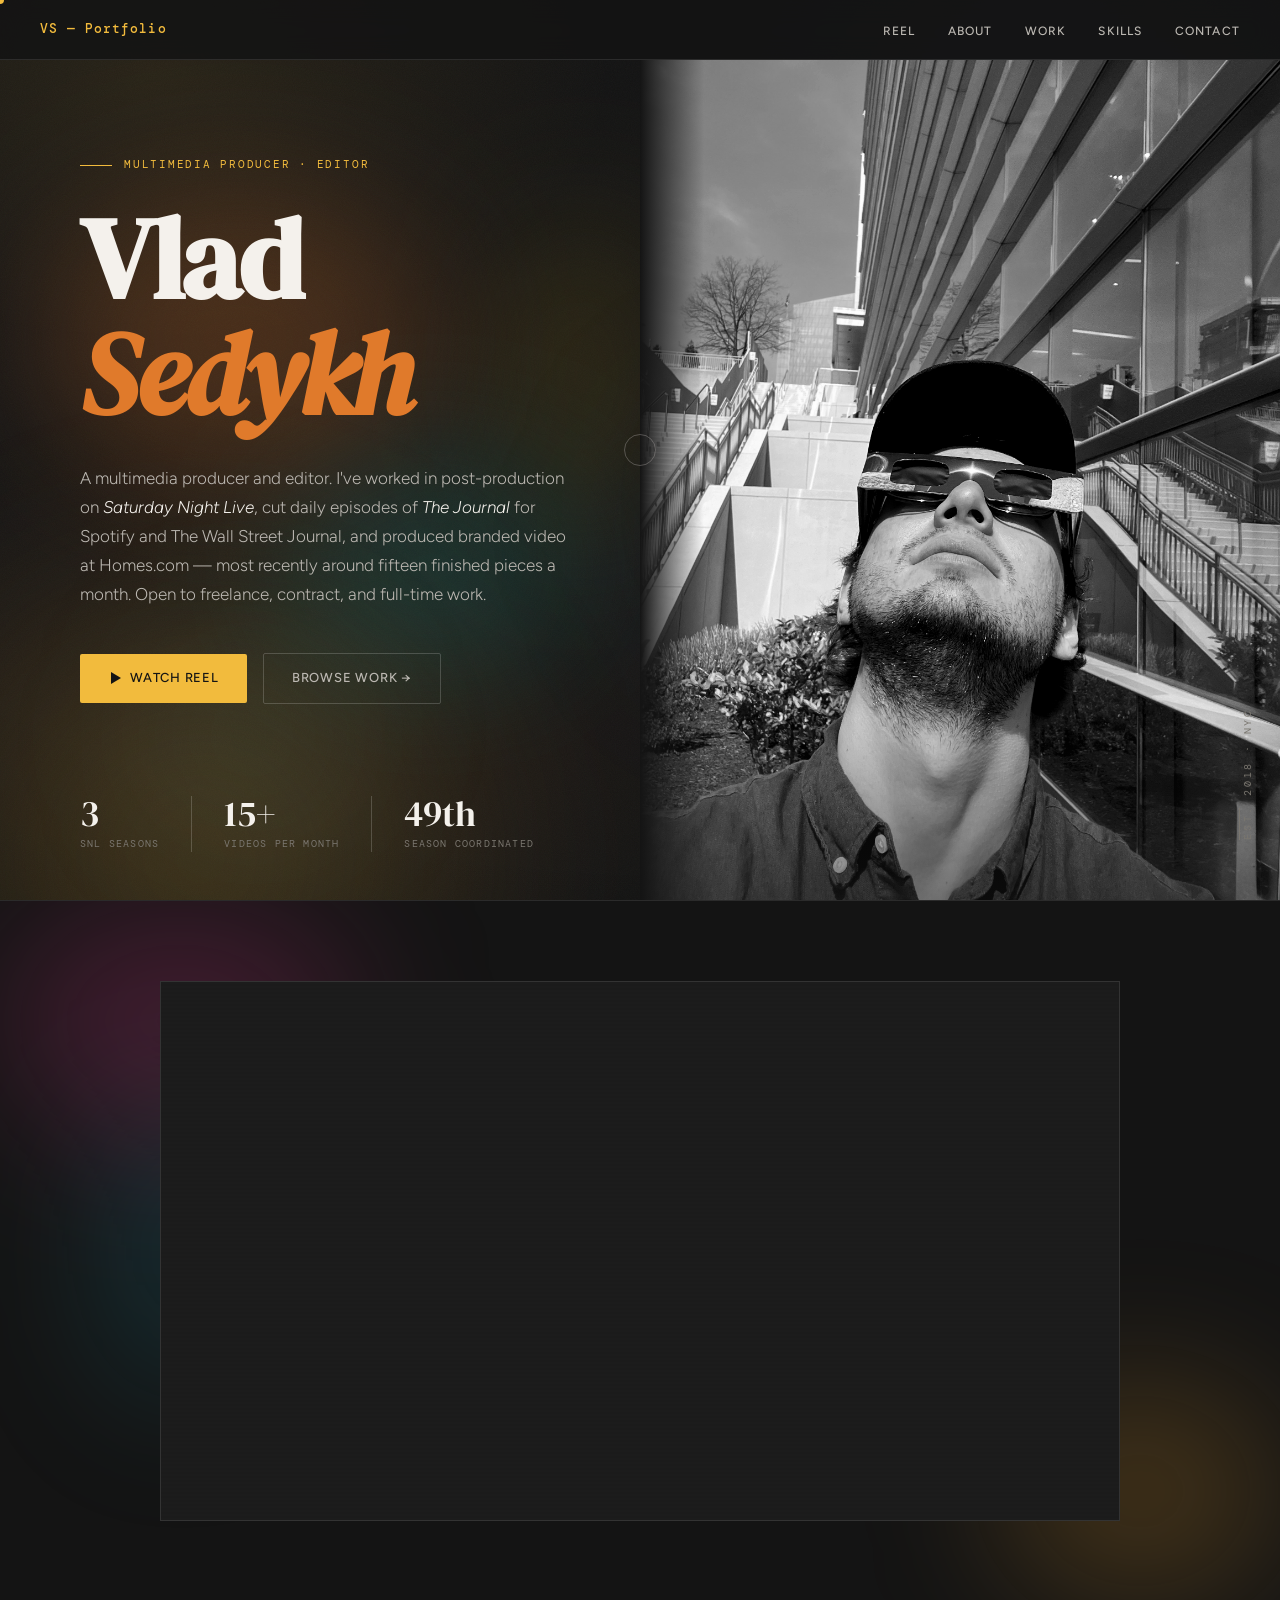
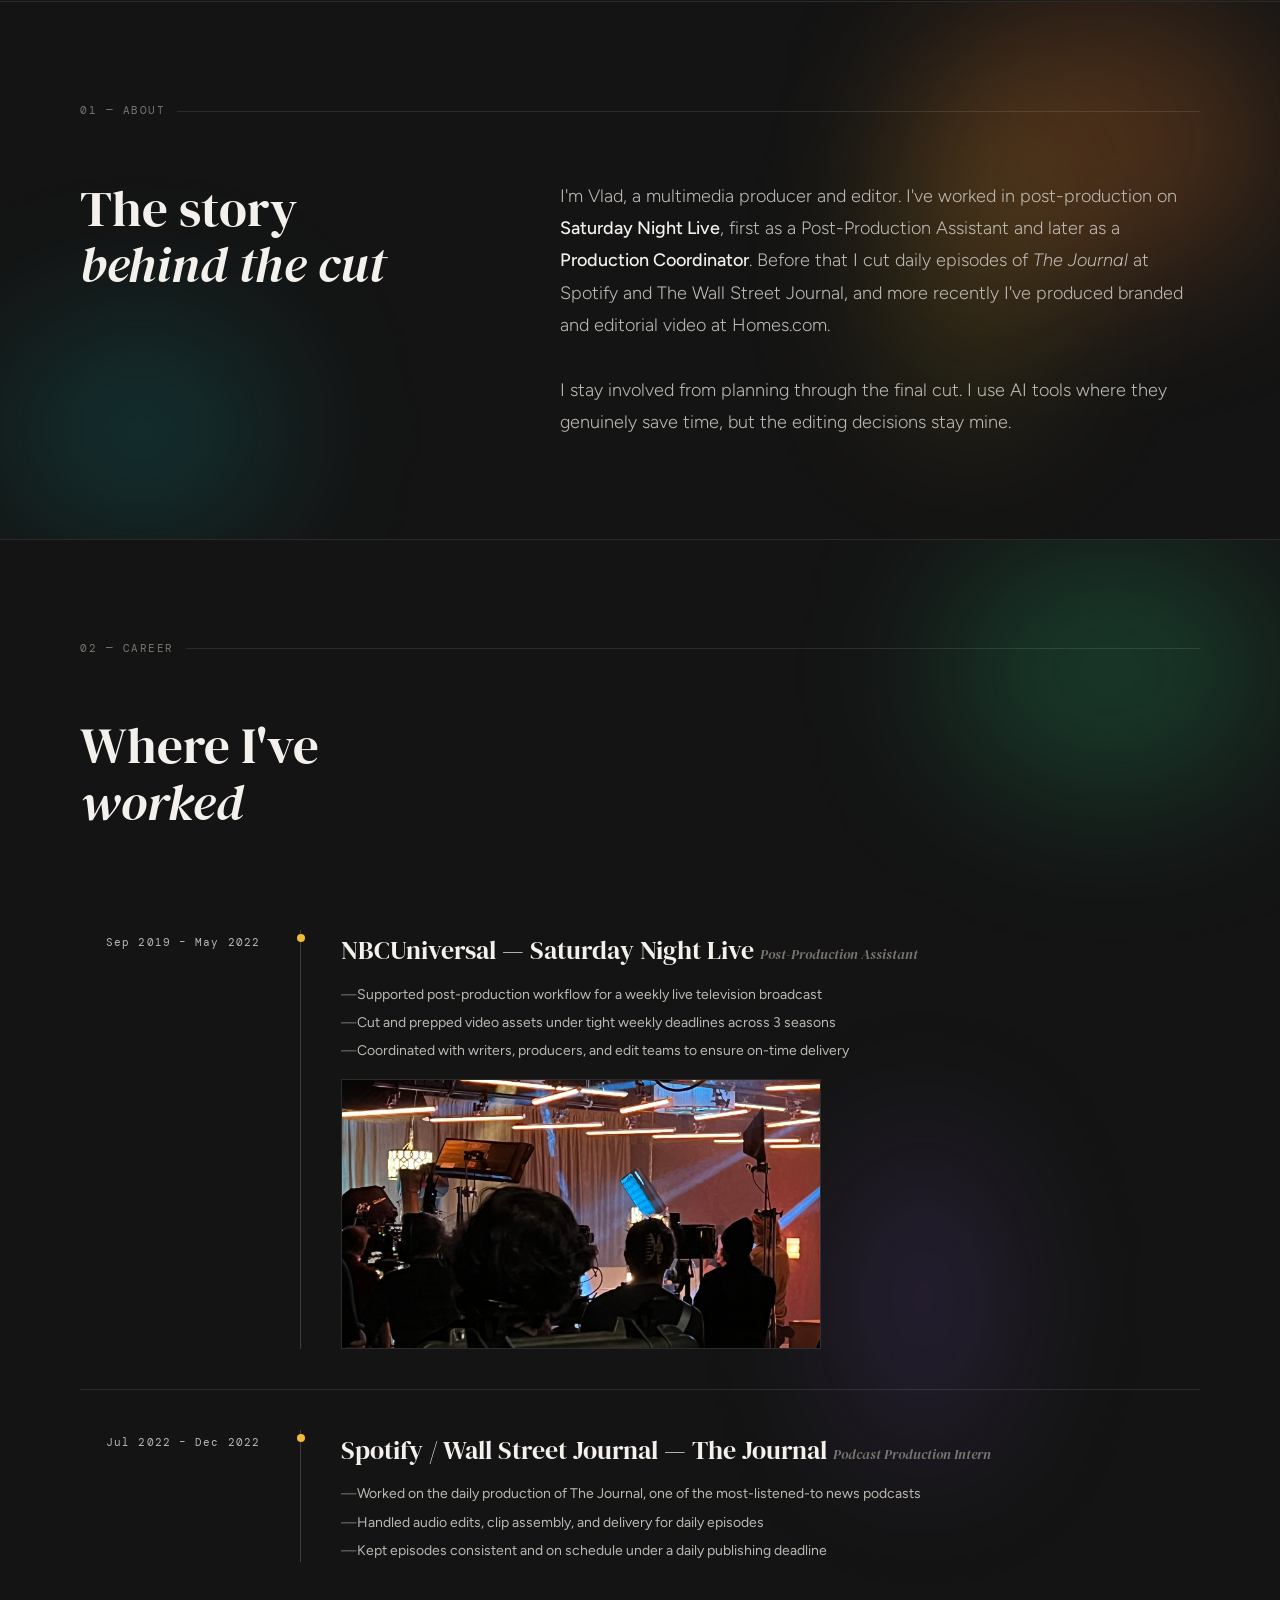
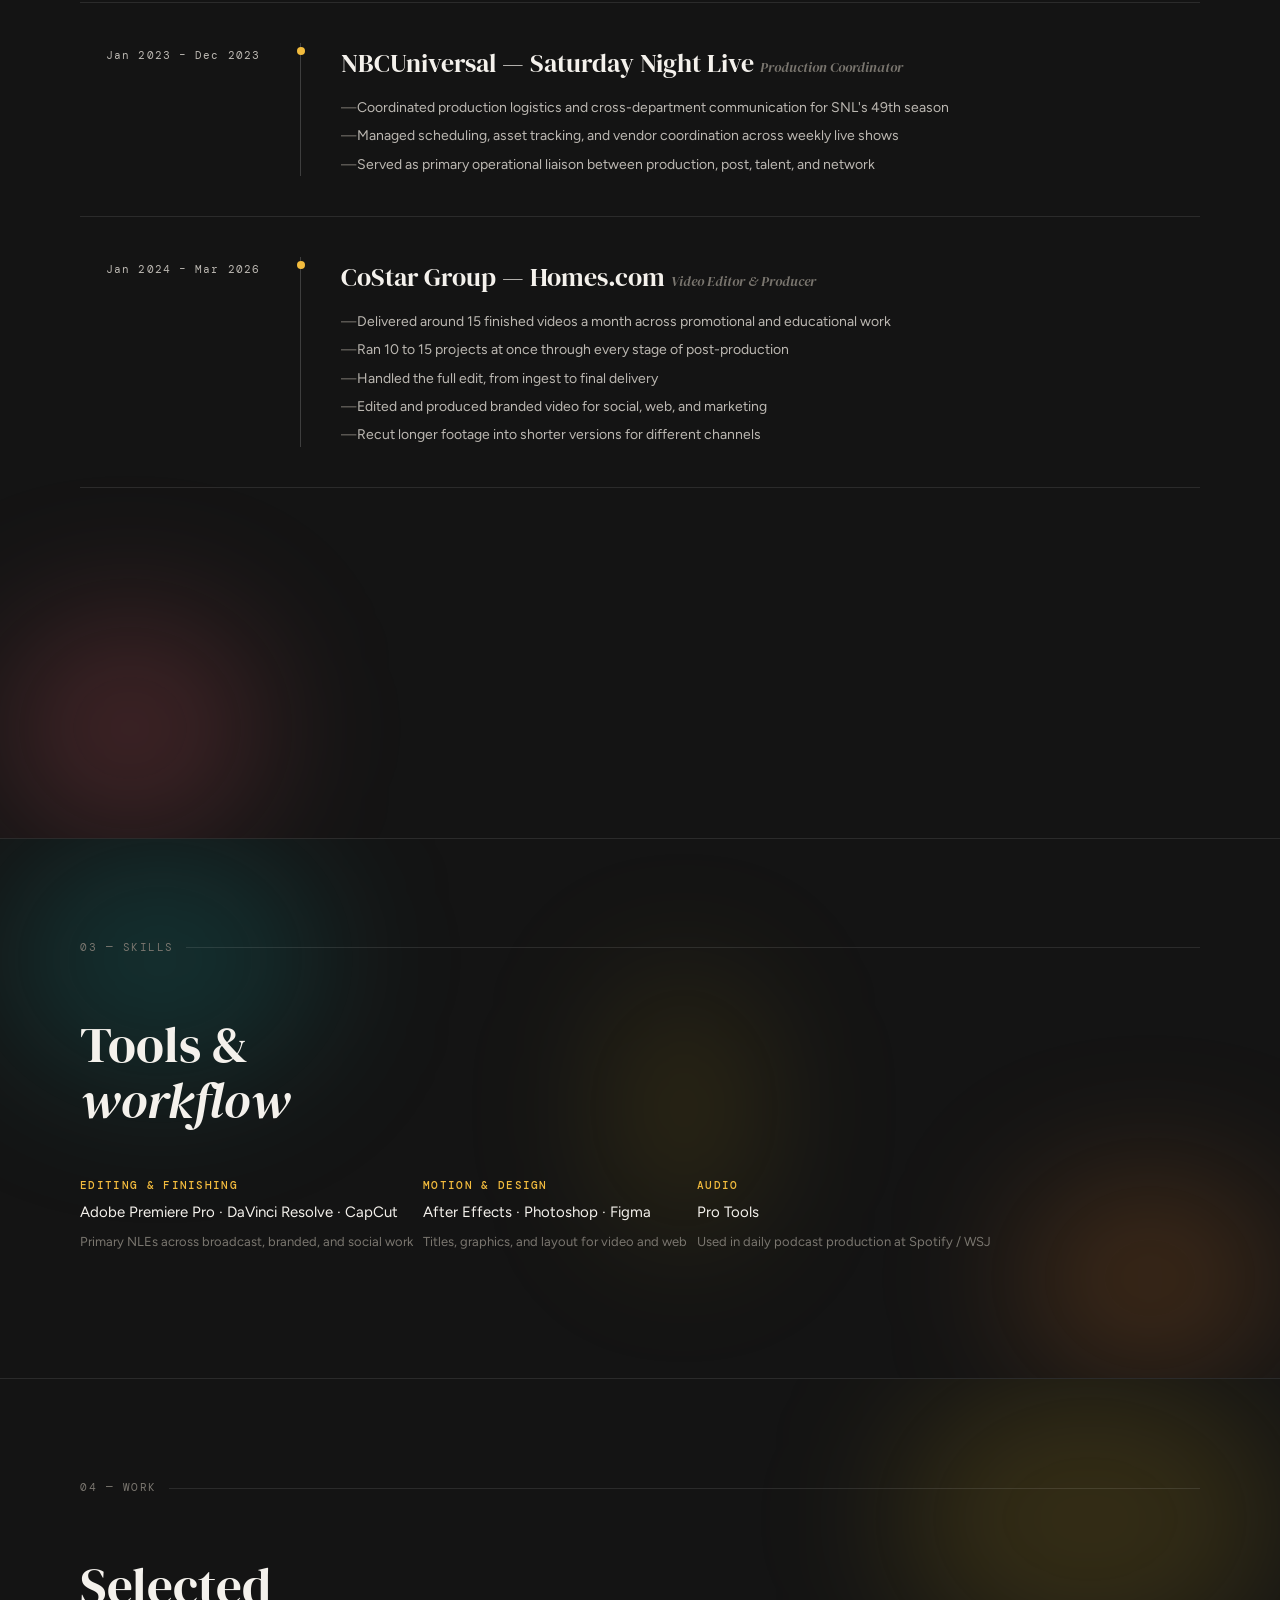
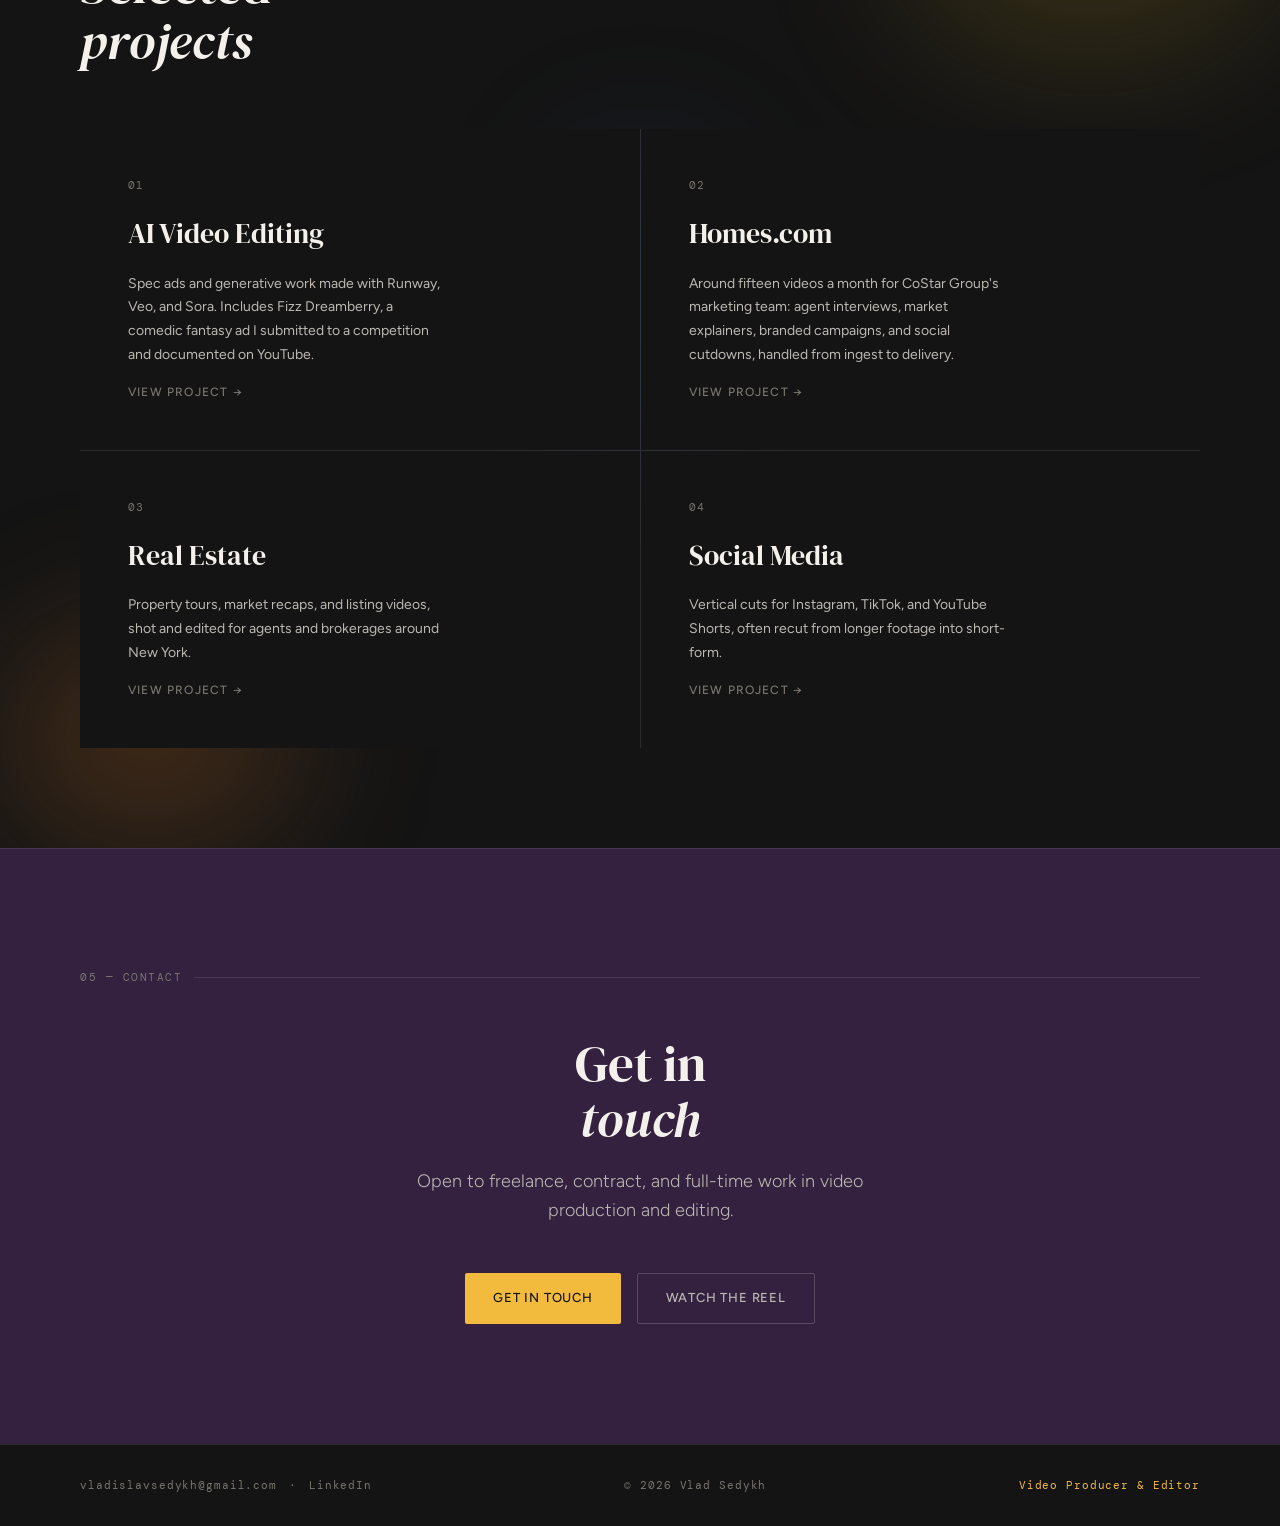
==== index.html @ e02c9c55 "Refine copy and add cinematic polish - Rewrite homepage and subpage copy to read less salesy and mor" ====
<!DOCTYPE html>
<html lang="en">
<head>
<meta charset="UTF-8">
<meta name="viewport" content="width=device-width, initial-scale=1.0">
<meta name="view-transition" content="same-origin">
<title>Vlad Sedykh | Video Producer & Editor | Portfolio</title>
<meta name="description" content="Video producer and editor. Post-production credits at Saturday Night Live, Spotify/WSJ, and Homes.com. Available for freelance, contract, and full-time work.">
<meta property="og:type" content="website">
<meta property="og:title" content="Vlad Sedykh | Video Producer & Editor">
<meta property="og:description" content="Video producer and editor. Post-production credits at Saturday Night Live, Spotify/WSJ, and Homes.com. Available for freelance, contract, and full-time work.">
<meta property="og:image" content="https://vladesque.github.io/port/og-image.jpg">
<meta property="og:url" content="https://vladesque.github.io/port/index.html">
<meta name="twitter:card" content="summary_large_image">
<link rel="icon" type="image/png" href="favicon.png">
<link href="https://fonts.googleapis.com/css2?family=DM+Serif+Display:ital@0;1&family=DM+Mono:wght@400;500&family=Figtree:wght@300;400;500;600&display=swap" rel="stylesheet">
<link rel="stylesheet" href="styles.css">
</head>
<body data-page="home">

<div class="ambient" aria-hidden="true">
  <div class="ambient-shape ambient-shape-1"></div>
  <div class="ambient-shape ambient-shape-2"></div>
  <div class="ambient-shape ambient-shape-3"></div>
</div>
<div class="ambient-grain" aria-hidden="true"></div>

<!-- NAV -->
<nav>
  <a class="nav-logo" href="#">VS — Portfolio</a>
  <ul class="nav-links">
    <li><a href="#reel">Reel</a></li>
    <li><a href="#bio">About</a></li>
    <li class="nav-dropdown">
      <a href="#work">Work</a>
      <div class="nav-dropdown-menu">
        <a href="ai-video-editing.html">AI Video Editing</a>
        <a href="homes-com.html">Homes.com</a>
        <a href="real-estate.html">Real Estate</a>
        <a href="social-media.html">Social Media</a>
      </div>
    </li>
    <li><a href="#skills">Skills</a></li>
    <li><a href="#contact">Contact</a></li>
  </ul>
</nav>

<!-- HERO -->
<div class="hero">
  <div class="hero-orb hero-orb-1"></div>
  <div class="hero-orb hero-orb-2"></div>
  <div class="hero-orb hero-orb-3"></div>
  <div class="piece piece-hero-1"></div>
  <div class="piece piece-hero-2"></div>
  <div class="piece piece-hero-3"></div>
  <div class="hero-grain"></div>
  <div class="hero-vertical-label" aria-hidden="true">EST. 2018 · NYC</div>
  <div class="hero-left">
    <div class="hero-eyebrow">
      <div class="eyebrow-line"></div>
      <span class="eyebrow-text">Multimedia Producer · Editor</span>
    </div>
    <h1>Vlad<br><em>Sedykh</em></h1>
    <p class="hero-subtitle">
      A multimedia producer and editor. I've worked in post-production on <em>Saturday Night Live</em>, cut daily episodes of <em>The Journal</em> for Spotify and The Wall Street Journal, and produced branded video at Homes.com &mdash; most recently around fifteen finished pieces a month. Open to freelance, contract, and full-time work.
    </p>
    <div class="hero-actions">
      <a class="btn-primary" href="#reel">
        <svg width="14" height="14" viewBox="0 0 14 14" fill="currentColor"><polygon points="3,1 13,7 3,13"/></svg>
        Watch Reel
      </a>
      <a class="btn-ghost" href="#work">Browse Work →</a>
    </div>
  </div>
  <div class="hero-right">
    <div class="hero-img-wrap">
      <img src="./Vlad.jpg" alt="Black-and-white portrait of Vlad Sedykh wearing a cap and sunglasses, photographed outside a modern building" />
      <div class="hero-img-overlay"></div>
    </div>
  </div>
  <div class="hero-stats">
    <div class="stat">
      <span class="stat-num">3</span>
      <span class="stat-label">SNL Seasons</span>
    </div>
    <div class="stat">
      <span class="stat-num">15+</span>
      <span class="stat-label">Videos per Month</span>
    </div>
    <div class="stat">
      <span class="stat-num">49th</span>
      <span class="stat-label">Season Coordinated</span>
    </div>
  </div>
</div>

<!-- REEL -->
<div class="reel-section" id="reel">
  <div class="piece piece-reel-1"></div>
  <div class="piece piece-reel-2"></div>
  <div class="piece piece-reel-3"></div>
  <div class="reel-wrapper">
    <iframe
      src="https://player.vimeo.com/video/1068709745?autoplay=0&title=0&byline=0&portrait=0"
      width="100%"
      frameborder="0"
      allow="autoplay; fullscreen; picture-in-picture"
      allowfullscreen>
    </iframe>
    <div class="reel-scanline"></div>
  </div>
</div>

<!-- BIO -->
<section id="bio">
  <div class="piece piece-bio-1"></div>
  <div class="piece piece-bio-2"></div>
  <div class="piece piece-bio-3"></div>
  <div class="section-label"><span>01 — About</span></div>
  <div class="bio-grid reveal">
    <div class="bio-left">
      <h2>The story<br><em>behind the cut</em></h2>
    </div>
    <div class="bio-text">
      <p>I'm Vlad, a multimedia producer and editor. I've worked in post-production on <strong>Saturday Night Live</strong>, first as a Post-Production Assistant and later as a <strong>Production Coordinator</strong>. Before that I cut daily episodes of <em>The Journal</em> at Spotify and The Wall Street Journal, and more recently I've produced branded and editorial video at Homes.com.</p>
      <br>
      <p>I stay involved from planning through the final cut. I use AI tools where they genuinely save time, but the editing decisions stay mine.</p>
    </div>
  </div>
</section>

<!-- TIMELINE -->
<section id="timeline">
  <div class="piece piece-timeline-1"></div>
  <div class="piece piece-timeline-2"></div>
  <div class="piece piece-timeline-3"></div>
  <div class="section-label"><span>02 — Career</span></div>
  <h2 class="reveal">Where I've<br><em>worked</em></h2>
  <div class="timeline reveal-stagger">

    <div class="timeline-item">
      <div class="timeline-date">Sep 2019 – May 2022</div>
      <div class="timeline-line"><div class="timeline-dot"></div></div>
      <div class="timeline-content">
        <h3>NBCUniversal — Saturday Night Live <em style="font-size:14px; color:var(--text3);">Post-Production Assistant</em></h3>
        <ul class="timeline-bullets">
          <li>Supported post-production workflow for a weekly live television broadcast</li>
          <li>Cut and prepped video assets under tight weekly deadlines across 3 seasons</li>
          <li>Coordinated with writers, producers, and edit teams to ensure on-time delivery</li>
        </ul>
        <img src="SNL1.jpeg" alt="Saturday Night Live studio floor during a live broadcast, overhead lighting rig above camera and audio crew" class="timeline-img">
      </div>
    </div>

    <div class="timeline-item">
      <div class="timeline-date">Jul 2022 – Dec 2022</div>
      <div class="timeline-line"><div class="timeline-dot"></div></div>
      <div class="timeline-content">
        <h3>Spotify / Wall Street Journal — The Journal <em style="font-size:14px; color:var(--text3);">Podcast Production Intern</em></h3>
        <ul class="timeline-bullets">
          <li>Worked on the daily production of The Journal, one of the most-listened-to news podcasts</li>
          <li>Handled audio edits, clip assembly, and delivery for daily episodes</li>
          <li>Kept episodes consistent and on schedule under a daily publishing deadline</li>
        </ul>
      </div>
    </div>

    <div class="timeline-item">
      <div class="timeline-date">Jan 2023 – Dec 2023</div>
      <div class="timeline-line"><div class="timeline-dot"></div></div>
      <div class="timeline-content">
        <h3>NBCUniversal — Saturday Night Live <em style="font-size:14px; color:var(--text3);">Production Coordinator</em></h3>
        <ul class="timeline-bullets">
          <li>Coordinated production logistics and cross-department communication for SNL's 49th season</li>
          <li>Managed scheduling, asset tracking, and vendor coordination across weekly live shows</li>
          <li>Served as primary operational liaison between production, post, talent, and network</li>
        </ul>
      </div>
    </div>

    <div class="timeline-item">
      <div class="timeline-date">Jan 2024 – Mar 2026</div>
      <div class="timeline-line"><div class="timeline-dot"></div></div>
      <div class="timeline-content">
        <h3>CoStar Group — Homes.com <em style="font-size:14px; color:var(--text3);">Video Editor & Producer</em></h3>
        <ul class="timeline-bullets">
          <li>Delivered around 15 finished videos a month across promotional and educational work</li>
          <li>Ran 10 to 15 projects at once through every stage of post-production</li>
          <li>Handled the full edit, from ingest to final delivery</li>
          <li>Edited and produced branded video for social, web, and marketing</li>
          <li>Recut longer footage into shorter versions for different channels</li>
        </ul>
      </div>
    </div>


    <div class="timeline-item">
      <div class="timeline-date">May 2018 – Present</div>
      <div class="timeline-line"><div class="timeline-dot"></div></div>
      <div class="timeline-content">
        <span class="timeline-label">Ongoing</span>
        <h3>Freelance Videographer, Editor & Director</h3>
        <ul class="timeline-bullets">
          <li>Directing, shooting, and editing video content for clients across commercial, real estate, and social media verticals</li>
          <li>End-to-end production from pre-production planning through final delivery</li>
          <li>Managing client relationships, creative briefs, and project timelines independently</li>
        </ul>
      </div>
    </div>

  </div>
</section>

<!-- SKILLS -->
<section id="skills">
  <div class="piece piece-skills-1"></div>
  <div class="piece piece-skills-2"></div>
  <div class="piece piece-skills-3"></div>
  <div class="section-label"><span>03 — Skills</span></div>
  <h2 class="reveal">Tools &amp;<br><em>workflow</em></h2>
  <div class="skills-wrap reveal">
    <div class="skills-group">
      <h4>Editing & Finishing</h4>
      <p>Adobe Premiere Pro · DaVinci Resolve · CapCut</p>
      <span class="skills-note">Primary NLEs across broadcast, branded, and social work</span>
    </div>

    <div class="skills-group">
      <h4>Motion & Design</h4>
      <p>After Effects · Photoshop · Figma</p>
      <span class="skills-note">Titles, graphics, and layout for video and web</span>
    </div>

    <div class="skills-group">
      <h4>Audio</h4>
      <p>Pro Tools</p>
      <span class="skills-note">Used in daily podcast production at Spotify / WSJ</span>
    </div>
  </div>
</section>

<!-- WORK -->
<section id="work">
  <div class="piece piece-work-1"></div>
  <div class="piece piece-work-2"></div>
  <div class="piece piece-work-3"></div>
  <div class="section-label"><span>04 — Work</span></div>
  <h2>Selected<br><em>projects</em></h2>
  <div class="work-grid reveal-stagger">
    <a class="work-card" href="ai-video-editing.html" data-transition="ai-video-editing">
      <span class="work-card-num">01</span>
      <h3>AI Video Editing</h3>
      <p>Spec ads and generative work made with Runway, Veo, and Sora. Includes Fizz Dreamberry, a comedic fantasy ad I submitted to a competition and documented on YouTube.</p>
      <span class="work-card-arrow">View Project →</span>
    </a>
    <a class="work-card" href="homes-com.html" data-transition="homes-com">
      <span class="work-card-num">02</span>
      <h3>Homes.com</h3>
      <p>Around fifteen videos a month for CoStar Group's marketing team: agent interviews, market explainers, branded campaigns, and social cutdowns, handled from ingest to delivery.</p>
      <span class="work-card-arrow">View Project →</span>
    </a>
    <a class="work-card" href="real-estate.html" data-transition="real-estate">
      <span class="work-card-num">03</span>
      <h3>Real Estate</h3>
      <p>Property tours, market recaps, and listing videos, shot and edited for agents and brokerages around New York.</p>
      <span class="work-card-arrow">View Project →</span>
    </a>
    <a class="work-card" href="social-media.html" data-transition="social-media">
      <span class="work-card-num">04</span>
      <h3>Social Media</h3>
      <p>Vertical cuts for Instagram, TikTok, and YouTube Shorts, often recut from longer footage into short-form.</p>
      <span class="work-card-arrow">View Project →</span>
    </a>
  </div>
</section>

<!-- CTA -->
<div class="cta-section" id="contact">
  <div class="section-label" style="justify-content:center; margin-bottom:48px;"><span>05 — Contact</span></div>
  <h2>Get in<br><em>touch</em></h2>
  <p>Open to freelance, contract, and full-time work in video production and editing.</p>
  <div class="cta-actions">
    <a class="btn-primary" href="contact.html">Get in Touch</a>
    <a class="btn-ghost" href="#reel">Watch the Reel</a>
  </div>
</div>

<!-- FOOTER -->
<footer>
  <div class="footer-contact">
    <a href="mailto:vladislavsedykh@gmail.com">vladislavsedykh@gmail.com</a>
    <span class="divider">·</span>
    <a href="https://linkedin.com/in/vladsedykh" target="_blank">LinkedIn</a>
  </div>
  <span class="footer-copy">© 2026 Vlad Sedykh</span>
  <span class="footer-copy" style="color: var(--accent);">Video Producer & Editor</span>
</footer>

<script>
  const observer = new IntersectionObserver((entries) => {
    entries.forEach(e => {
      if (e.isIntersecting) {
        e.target.classList.add('visible');
        observer.unobserve(e.target);
      }
    });
  }, { threshold: 0.12 });

  document.querySelectorAll('.reveal, .reveal-stagger').forEach(el => observer.observe(el));

  const pulseObserver = new IntersectionObserver((entries) => {
    entries.forEach(e => {
      e.target.classList.toggle('pulsing', e.isIntersecting);
    });
  }, { threshold: 0.25 });
  document.querySelectorAll('.timeline-dot').forEach(el => pulseObserver.observe(el));
</script>
<script src="cursor.js" defer></script>
<script src="transitions.js" defer></script>

</body>
</html>
---- styles.css ----
*, *::before, *::after { box-sizing: border-box; margin: 0; padding: 0; }

:root {
  --bg: #141414;
  --bg2: #1c1c1c;
  --bg3: #262626;
  --surface: #2a2a2a;
  --border: rgba(255,255,255,0.10);
  --border2: rgba(255,255,255,0.18);
  --text: #f4f1ec;
  --text2: #bcb8b2;
  --text3: #7a766f;
  --accent: #f2bb3d;
  --accent2: #d09c29;
  --accent-cool: #4c6fe5;
  --accent-warm: #e07a2b;
  --cta-bg: #34213f;
  --glow-gold: rgba(242,187,61,0.22);
  --glow-blue: rgba(76,111,229,0.18);
}

html { scroll-behavior: smooth; }

body {
  font-family: 'Figtree', sans-serif;
  background:
    radial-gradient(135% 120% at 50% 32%, transparent 52%, rgba(0,0,0,0.5) 100%),
    radial-gradient(60% 50% at 12% 8%, rgba(242,187,61,0.09) 0%, transparent 60%),
    radial-gradient(55% 45% at 92% 30%, rgba(76,111,229,0.09) 0%, transparent 60%),
    radial-gradient(65% 55% at 20% 78%, rgba(224,122,43,0.08) 0%, transparent 60%),
    radial-gradient(50% 40% at 88% 96%, rgba(20,150,150,0.07) 0%, transparent 60%),
    var(--bg);
  background-attachment: fixed;
  color: var(--text);
  font-size: 16px;
  line-height: 1.6;
  overflow-x: hidden;
  position: relative;
}

/* AMBIENT BACKGROUND (site-wide, fixed) */
.ambient {
  position: fixed;
  inset: 0;
  pointer-events: none;
  z-index: 0;
  overflow: hidden;
}
.ambient-shape {
  position: absolute;
  pointer-events: none;
  filter: blur(70px);
  border-radius: 50%;
}
.ambient-shape-1 {
  width: 380px; height: 380px;
  background: radial-gradient(circle, rgba(224,122,43,0.16) 0%, transparent 70%);
  top: 35%; left: 55%;
  animation: ambientDrift1 38s ease-in-out infinite;
}
.ambient-shape-2 {
  width: 300px; height: 300px;
  background: radial-gradient(circle, rgba(20,150,150,0.14) 0%, transparent 70%);
  top: 65%; left: 8%;
  animation: ambientDrift2 42s ease-in-out infinite;
}
.ambient-shape-3 {
  width: 260px; height: 260px;
  background: radial-gradient(circle, rgba(130,65,220,0.12) 0%, transparent 70%);
  top: 15%; right: 18%;
  animation: ambientDrift1 46s ease-in-out infinite;
}
.ambient-grain {
  position: fixed;
  inset: 0;
  pointer-events: none;
  z-index: 0;
  opacity: 0.025;
  background-image: url("data:image/svg+xml,%3Csvg xmlns='http://www.w3.org/2000/svg' width='300' height='300'%3E%3Cfilter id='n'%3E%3CfeTurbulence type='fractalNoise' baseFrequency='0.75' numOctaves='4' stitchTiles='stitch'/%3E%3C/filter%3E%3Crect width='300' height='300' filter='url(%23n)'/%3E%3C/svg%3E");
  background-size: 240px 240px;
}
@keyframes ambientDrift1 {
  0%, 100% { transform: translate(0,0) scale(1); }
  40%      { transform: translate(60px,-50px) scale(1.15); }
  70%      { transform: translate(-30px,40px) scale(0.9); }
}
@keyframes ambientDrift2 {
  0%, 100% { transform: translate(0,0) scale(1); }
  35%      { transform: translate(-50px,60px) scale(0.88); }
  65%      { transform: translate(40px,-30px) scale(1.12); }
}
.hero, section, .reel-section, .cta-section, footer { position: relative; z-index: 1; }

/* NAV */
nav {
  position: fixed; top: 0; left: 0; right: 0; z-index: 100;
  display: flex; align-items: center; justify-content: space-between;
  padding: 0 40px; height: 60px;
  border-bottom: 0.5px solid var(--border);
  background: rgba(20,20,20,0.88);
  backdrop-filter: blur(12px);
}
.nav-logo {
  font-family: 'DM Mono', monospace;
  font-size: 13px;
  font-weight: 500;
  letter-spacing: 0.08em;
  color: var(--accent);
  text-decoration: none;
}
.nav-links {
  display: flex; gap: 32px; list-style: none;
}
.nav-links a {
  font-size: 12px;
  font-weight: 500;
  letter-spacing: 0.1em;
  text-transform: uppercase;
  color: var(--text2);
  text-decoration: none;
  transition: color 0.2s;
}
.nav-links a:hover { color: var(--text); }

/* WORK DROPDOWN */
.nav-dropdown { position: relative; }
.nav-dropdown-menu {
  display: none;
  position: absolute;
  top: 100%;
  left: 50%;
  transform: translateX(-50%);
  background: rgba(20,20,20,0.96);
  border: 0.5px solid var(--border2);
  backdrop-filter: blur(12px);
  min-width: 180px;
  padding: 8px 0 6px;
  z-index: 200;
}
.nav-dropdown:hover .nav-dropdown-menu,
.nav-dropdown-menu:hover { display: block; }
.nav-dropdown-menu a {
  display: block;
  padding: 9px 18px;
  font-size: 11px;
  font-weight: 500;
  letter-spacing: 0.1em;
  text-transform: uppercase;
  color: var(--text2);
  text-decoration: none;
  transition: color 0.15s, background 0.15s;
  white-space: nowrap;
}
.nav-dropdown-menu a:hover {
  color: var(--text);
  background: rgba(255,255,255,0.04);
}
.nav-cta {
  font-size: 12px;
  font-weight: 500;
  letter-spacing: 0.08em;
  text-transform: uppercase;
  color: var(--bg);
  background: var(--accent);
  padding: 8px 20px;
  border-radius: 2px;
  text-decoration: none;
  transition: background 0.2s;
}
.nav-cta:hover { background: var(--accent2); }

/* HERO */
.hero {
  min-height: 100vh;
  display: grid;
  grid-template-columns: 1fr 1fr;
  padding-top: 60px;
  position: relative;
  overflow: hidden;
}
.hero-left {
  display: flex;
  flex-direction: column;
  justify-content: center;
  padding: 80px 60px 180px 80px;
  position: relative;
  z-index: 2;
}
.hero-eyebrow {
  display: flex; align-items: center; gap: 12px;
  margin-bottom: 28px;
}
.eyebrow-line {
  width: 32px; height: 1px;
  background: var(--accent);
}
.eyebrow-text {
  font-family: 'DM Mono', monospace;
  font-size: 11px;
  letter-spacing: 0.16em;
  text-transform: uppercase;
  color: var(--accent);
}
h1 {
  font-family: 'DM Serif Display', serif;
  font-size: clamp(64px, 9vw, 140px);
  line-height: 1.0;
  letter-spacing: -0.02em;
  color: var(--text);
  margin-bottom: 8px;
}
h1 em {
  font-style: italic;
  color: var(--accent-warm);
}
.hero-subtitle {
  font-size: 17px;
  font-weight: 300;
  color: var(--text2);
  max-width: 500px;
  margin-top: 24px;
  margin-bottom: 44px;
  line-height: 1.7;
}
.hero-subtitle em {
  font-style: italic;
  color: var(--text);
}
.hero-actions {
  display: flex; gap: 16px; align-items: center;
}
.btn-primary {
  display: inline-flex; align-items: center; gap: 8px;
  font-size: 13px;
  font-weight: 500;
  letter-spacing: 0.06em;
  text-transform: uppercase;
  color: var(--bg);
  background: var(--accent);
  padding: 14px 28px;
  border-radius: 2px;
  text-decoration: none;
  transition: background 0.2s, transform 0.2s;
}
.btn-primary:hover { background: var(--accent2); transform: translateY(-1px); }
.btn-ghost {
  display: inline-flex; align-items: center; gap: 8px;
  font-size: 13px;
  font-weight: 500;
  letter-spacing: 0.06em;
  text-transform: uppercase;
  color: var(--text2);
  padding: 14px 28px;
  border: 0.5px solid var(--border2);
  border-radius: 2px;
  text-decoration: none;
  transition: color 0.2s, border-color 0.2s;
}
.btn-ghost:hover { color: var(--text); border-color: rgba(255,255,255,0.3); }
.hero-right {
  position: relative;
  overflow: hidden;
}
.hero-img-wrap {
  position: absolute;
  inset: 0;
  overflow: hidden;
}
.hero-img-wrap img {
  width: 100%; height: 100%;
  object-fit: cover;
  object-position: center bottom;
  filter: grayscale(10%) contrast(1.05);
}
.hero-img-overlay {
  position: absolute; inset: 0;
  background: linear-gradient(to right, var(--bg) 0%, transparent 10%),
              linear-gradient(to top, rgba(20,20,20,0.55) 0%, transparent 22%);
}
.hero-stats {
  position: absolute;
  bottom: 48px; left: 80px;
  display: flex; gap: 0;
  z-index: 3;
  max-width: calc(50% - 120px);
  flex-wrap: wrap;
  row-gap: 16px;
}
.stat {
  padding: 0 32px;
  border-right: 0.5px solid var(--border2);
}
.stat:first-child { padding-left: 0; }
.stat:last-child { border-right: none; }
.stat-num {
  font-family: 'DM Serif Display', serif;
  font-size: 36px;
  line-height: 1;
  color: var(--text);
  display: block;
}
.stat-label {
  font-family: 'DM Mono', monospace;
  font-size: 10px;
  letter-spacing: 0.12em;
  text-transform: uppercase;
  color: var(--text3);
  display: block;
  margin-top: 4px;
}

/* SECTIONS */
section {
  padding: 100px 80px;
  border-top: 0.5px solid var(--border);
}
.section-label {
  display: flex; align-items: center; gap: 12px;
  margin-bottom: 60px;
}
.section-label span {
  font-family: 'DM Mono', monospace;
  font-size: 11px;
  letter-spacing: 0.14em;
  text-transform: uppercase;
  color: var(--text3);
}
.section-label::after {
  content: '';
  flex: 1;
  height: 0.5px;
  background: var(--border);
}
h2 {
  font-family: 'DM Serif Display', serif;
  font-size: clamp(36px, 4vw, 56px);
  line-height: 1.1;
  color: var(--text);
  font-weight: 400;
}

/* REEL */
.reel-section {
  padding: 80px 80px;
  border-top: 0.5px solid var(--border);
}
.reel-wrapper {
  aspect-ratio: 16/9;
  background: var(--bg2);
  position: relative;
  overflow: hidden;
  max-width: 960px;
  margin: 0 auto;
  border: 0.5px solid var(--border);
}
.reel-wrapper iframe {
  position: absolute; inset: 0;
  width: 100%; height: 100%;
  border: none;
}
.reel-placeholder {
  display: flex; flex-direction: column; align-items: center; gap: 20px;
}
.play-btn {
  width: 80px; height: 80px;
  border-radius: 50%;
  border: 1.5px solid var(--accent);
  display: flex; align-items: center; justify-content: center;
  cursor: pointer;
  transition: background 0.2s, transform 0.2s;
}
.play-btn:hover { background: var(--accent); transform: scale(1.05); }
.play-btn svg { width: 28px; height: 28px; fill: var(--accent); margin-left: 4px; }
.play-btn:hover svg { fill: var(--bg); }
.reel-label {
  font-family: 'DM Mono', monospace;
  font-size: 11px;
  letter-spacing: 0.16em;
  text-transform: uppercase;
  color: var(--text3);
}
.reel-scanline {
  position: absolute; inset: 0;
  background: repeating-linear-gradient(
    0deg,
    transparent,
    transparent 2px,
    rgba(0,0,0,0.05) 2px,
    rgba(0,0,0,0.05) 4px
  );
  pointer-events: none;
}

/* BIO */
.bio-grid {
  display: grid;
  grid-template-columns: 1fr 1.6fr;
  gap: 80px;
  align-items: start;
}
.bio-left h2 { margin-bottom: 24px; }
.bio-credits {
  display: flex; flex-direction: column; gap: 2px;
  margin-top: 40px;
}
.credit-item {
  display: flex; align-items: center;
  padding: 14px 0;
  border-bottom: 0.5px solid var(--border);
  gap: 16px;
}
.credit-dot {
  width: 6px; height: 6px;
  border-radius: 50%;
  background: var(--accent);
  flex-shrink: 0;
}
.credit-name {
  font-size: 14px;
  font-weight: 500;
  color: var(--text);
}
.credit-role {
  font-size: 13px;
  color: var(--text3);
  margin-left: auto;
  font-family: 'DM Mono', monospace;
}
.bio-text {
  font-size: 18px;
  font-weight: 300;
  line-height: 1.8;
  color: var(--text2);
}
.bio-text strong {
  color: var(--text);
  font-weight: 500;
}

/* TIMELINE */
.timeline {
  display: flex; flex-direction: column;
  gap: 0;
  margin-top: 60px;
}
.timeline-item {
  display: grid;
  grid-template-columns: 180px 1px 1fr;
  gap: 0 40px;
  padding: 40px 0;
  border-bottom: 0.5px solid var(--border);
  position: relative;
}
.timeline-item:last-child { border-bottom: none; }
.timeline-date {
  font-family: 'DM Mono', monospace;
  font-size: 11px;
  letter-spacing: 0.1em;
  color: var(--text2);
  padding-top: 4px;
  text-align: right;
}
.timeline-line {
  background: var(--border2);
  position: relative;
}
.timeline-dot {
  position: absolute;
  top: 4px; left: 50%;
  transform: translateX(-50%);
  width: 8px; height: 8px;
  border-radius: 50%;
  background: var(--accent);
}
.timeline-content h3 {
  font-family: 'DM Serif Display', serif;
  font-size: 26px;
  color: var(--text);
  margin-bottom: 12px;
  font-weight: 400;
}
.timeline-content p {
  font-size: 15px;
  color: var(--text2);
  line-height: 1.7;
}

/* TIMELINE IMAGE */
.timeline-img {
  margin-top: 16px;
  width: 100%;
  max-width: 480px;
  aspect-ratio: 16/9;
  object-fit: cover;
  object-position: center;
  display: block;
  border: 0.5px solid var(--border);
}

/* TIMELINE BULLETS */
.timeline-bullets {
  list-style: none;
  margin-top: 10px;
  display: flex; flex-direction: column; gap: 6px;
}
.timeline-bullets li {
  font-size: 14px;
  color: var(--text2);
  line-height: 1.6;
  padding-left: 16px;
  position: relative;
}
.timeline-bullets li::before {
  content: '—';
  position: absolute; left: 0;
  color: var(--text3);
}

/* SKILLS */
.skills-wrap {
  margin-top: 48px;
  display: flex; flex-wrap: wrap; gap: 10px;
}
.skill-tag {
  font-family: 'DM Mono', monospace;
  font-size: 11px;
  letter-spacing: 0.1em;
  text-transform: uppercase;
  color: var(--text2);
  border: 0.5px solid var(--border2);
  padding: 8px 16px;
  transition: color 0.2s, border-color 0.2s;
}
.skill-tag:hover { color: var(--accent); border-color: var(--accent); }

/* WORK GRID */
.work-grid {
  display: grid;
  grid-template-columns: repeat(2, 1fr);
  gap: 1px;
  background: var(--border);
  margin-top: 60px;
}
.work-card {
  background: var(--bg);
  padding: 48px;
  text-decoration: none;
  transition: background 0.2s;
  display: flex; flex-direction: column;
  gap: 16px;
  position: relative;
  overflow: hidden;
}
.work-card:hover { background: var(--bg3); }
.work-card-num {
  font-family: 'DM Mono', monospace;
  font-size: 11px;
  letter-spacing: 0.12em;
  color: var(--text3);
}
.work-card h3 {
  font-family: 'DM Serif Display', serif;
  font-size: 28px;
  color: var(--text);
  font-weight: 400;
}
.work-card p {
  font-size: 14px;
  color: var(--text2);
  line-height: 1.7;
  max-width: 320px;
}
.work-card-arrow {
  margin-top: auto;
  display: inline-flex; align-items: center; gap: 8px;
  font-size: 12px;
  font-weight: 500;
  letter-spacing: 0.1em;
  text-transform: uppercase;
  color: var(--text3);
  transition: color 0.2s, gap 0.2s;
}
.work-card:hover .work-card-arrow {
  color: var(--accent);
  gap: 12px;
}

/* CTA */
.cta-section {
  text-align: center;
  padding: 120px 80px;
  background: var(--cta-bg);
  border-top: 0.5px solid var(--border);
}
.cta-section h2 { margin-bottom: 20px; }
.cta-section p {
  font-size: 18px;
  color: var(--text2);
  font-weight: 300;
  margin-bottom: 48px;
  max-width: 480px;
  margin-left: auto;
  margin-right: auto;
}
.cta-actions {
  display: flex; justify-content: center; gap: 16px;
}

/* FOOTER */
footer {
  padding: 32px 80px;
  border-top: 0.5px solid var(--border);
  display: flex; align-items: center; justify-content: space-between;
}
.footer-copy {
  font-family: 'DM Mono', monospace;
  font-size: 11px;
  color: var(--text3);
  letter-spacing: 0.08em;
}

/* COLOR PIECES — soft cinematic light, not hard blocks */
.piece {
  position: absolute;
  pointer-events: none;
  z-index: 0;
  filter: blur(72px);
  border-radius: 48%;
  mix-blend-mode: screen;
}
#bio, #timeline, #skills, #work { position: relative; overflow: hidden; }
.reel-section { overflow: hidden; }
#bio > *:not(.piece),
#timeline > *:not(.piece),
#skills > *:not(.piece),
#work > *:not(.piece),
.reel-section > *:not(.piece) { position: relative; z-index: 1; }
.hero > .hero-left,
.hero > .hero-right { position: relative; z-index: 2; }
.hero > .hero-stats { z-index: 3; }
.hero > .hero-vertical-label { z-index: 4; }

/* Hero — behind "Vlad Sedykh" */
.piece-hero-1 {
  width: 400px; height: 280px;
  background: rgba(224, 122, 43, 0.26);
  top: 22%; left: 3%;
}
.piece-hero-2 {
  width: 300px; height: 200px;
  background: rgba(20, 150, 150, 0.22);
  top: 52%; left: 22%;
}
.piece-hero-3 {
  width: 140px; height: 320px;
  background: rgba(200, 160, 30, 0.18);
  top: 24%; left: 40%;
}

/* Bio */
.piece-bio-1 {
  width: 360px; height: 280px;
  background: rgba(224, 122, 43, 0.26);
  top: 0; right: 0;
}
.piece-bio-2 {
  width: 280px; height: 220px;
  background: rgba(20, 150, 150, 0.22);
  bottom: 0; left: 0;
}
.piece-bio-3 {
  width: 160px; height: 320px;
  background: rgba(200, 160, 30, 0.17);
  top: 50%; right: 18%;
  transform: translateY(-50%);
}

/* Timeline — Where I've shipped work (emerald / coral / violet) */
.piece-timeline-1 {
  width: 340px; height: 260px;
  background: rgba(40, 170, 110, 0.24);
  top: 0; right: 0;
}
.piece-timeline-2 {
  width: 260px; height: 220px;
  background: rgba(230, 95, 110, 0.22);
  bottom: 0; left: 0;
}
.piece-timeline-3 {
  width: 150px; height: 320px;
  background: rgba(140, 95, 220, 0.18);
  top: 40%; right: 22%;
  transform: translateY(-50%);
}

/* Reel — cinematic magenta / amber / teal */
.piece-reel-1 {
  width: 360px; height: 240px;
  background: rgba(215, 55, 135, 0.22);
  top: 0; left: 0;
}
.piece-reel-2 {
  width: 280px; height: 220px;
  background: rgba(250, 170, 45, 0.20);
  bottom: 0; right: 0;
}
.piece-reel-3 {
  width: 160px; height: 300px;
  background: rgba(30, 170, 200, 0.17);
  top: 50%; left: 8%;
  transform: translateY(-50%);
}

/* Skills — Tools & workflow */
.piece-skills-1 {
  width: 320px; height: 240px;
  background: rgba(20, 150, 150, 0.22);
  top: 0; left: 0;
}
.piece-skills-2 {
  width: 260px; height: 200px;
  background: rgba(224, 122, 43, 0.22);
  bottom: 0; right: 0;
}
.piece-skills-3 {
  width: 140px; height: 260px;
  background: rgba(200, 160, 30, 0.16);
  top: 50%; left: 48%;
  transform: translateY(-50%);
}

/* Work — Selected projects */
.piece-work-1 {
  width: 380px; height: 280px;
  background: rgba(200, 160, 30, 0.18);
  top: 0; right: 0;
}
.piece-work-2 {
  width: 300px; height: 220px;
  background: rgba(224, 122, 43, 0.22);
  bottom: 0; left: 0;
}
.piece-work-3 {
  width: 160px; height: 320px;
  background: rgba(76, 111, 229, 0.18);
  top: 50%; left: 44%;
  transform: translateY(-50%);
}

/* ANIMATIONS */
@keyframes fadeUp {
  from { opacity: 0; transform: translateY(24px); }
  to   { opacity: 1; transform: translateY(0); }
}
.hero-eyebrow { animation: fadeUp 0.6s ease both; }
h1             { animation: fadeUp 0.6s 0.1s ease both; }
.hero-subtitle { animation: fadeUp 0.6s 0.2s ease both; }
.hero-actions  { animation: fadeUp 0.6s 0.3s ease both; }

/* ORBS */
@keyframes orbDrift1 {
  0%, 100% { transform: translate(0,0) scale(1); }
  40%      { transform: translate(50px,-40px) scale(1.15); }
  70%      { transform: translate(-20px,30px) scale(0.88); }
}
@keyframes orbDrift2 {
  0%, 100% { transform: translate(0,0) scale(1); }
  35%      { transform: translate(-40px,50px) scale(0.85); }
  65%      { transform: translate(30px,-20px) scale(1.12); }
}
.hero-orb {
  position: absolute; border-radius: 50%;
  pointer-events: none; z-index: 1; filter: blur(90px);
}
.hero-orb-1 {
  width: 720px; height: 720px;
  background: radial-gradient(circle, var(--glow-gold) 0%, transparent 70%);
  bottom: -320px; left: -160px;
  animation: orbDrift1 16s ease-in-out infinite;
}
.hero-orb-2 {
  width: 480px; height: 480px;
  background: radial-gradient(circle, var(--glow-blue) 0%, transparent 70%);
  top: -80px; right: 0;
  animation: orbDrift2 20s ease-in-out infinite;
}
.hero-orb-3 {
  width: 380px; height: 380px;
  background: radial-gradient(circle, rgba(58,91,212,0.10) 0%, transparent 70%);
  top: 38%; left: 46%;
  animation: orbDrift1 22s ease-in-out infinite;
}

/* GRAIN */
@keyframes grainAnim {
  0%  { transform: translate(0,0); }
  10% { transform: translate(-2%,-3%); }
  20% { transform: translate(-4%,1%); }
  30% { transform: translate(2%,-4%); }
  40% { transform: translate(-1%,4%); }
  50% { transform: translate(-3%,2%); }
  60% { transform: translate(4%,0); }
  70% { transform: translate(0,3%); }
  80% { transform: translate(1%,5%); }
  90% { transform: translate(-3%,2%); }
}
.hero-grain {
  position: absolute; inset: -50%; width: 200%; height: 200%;
  pointer-events: none; z-index: 1; opacity: 0.018;
  background-image: url("data:image/svg+xml,%3Csvg xmlns='http://www.w3.org/2000/svg' width='300' height='300'%3E%3Cfilter id='n'%3E%3CfeTurbulence type='fractalNoise' baseFrequency='0.75' numOctaves='4' stitchTiles='stitch'/%3E%3C/filter%3E%3Crect width='300' height='300' filter='url(%23n)'/%3E%3C/svg%3E");
  background-size: 200px 200px;
  animation: grainAnim 0.4s steps(1) infinite;
}

/* SCROLL REVEAL */
.reveal {
  opacity: 0; transform: translateY(30px);
  transition: opacity 0.8s ease, transform 0.8s ease;
}
.reveal.visible { opacity: 1; transform: translateY(0); }

.reveal-stagger > * {
  opacity: 0; transform: translateY(22px);
  transition: opacity 0.65s ease, transform 0.65s ease;
}
.reveal-stagger.visible > *:nth-child(1) { opacity:1; transform:none; transition-delay:0s; }
.reveal-stagger.visible > *:nth-child(2) { opacity:1; transform:none; transition-delay:0.1s; }
.reveal-stagger.visible > *:nth-child(3) { opacity:1; transform:none; transition-delay:0.2s; }
.reveal-stagger.visible > *:nth-child(4) { opacity:1; transform:none; transition-delay:0.3s; }

/* TIMELINE PULSE */
@keyframes dotPulse {
  0%, 100% { box-shadow: 0 0 0 0 rgba(240,182,55,0.55); }
  60%       { box-shadow: 0 0 0 10px rgba(240,182,55,0); }
}
.timeline-dot.pulsing { animation: dotPulse 2.8s ease-in-out infinite; }

/* WORK CARD MOTION */
.work-card::before {
  content: ''; position: absolute;
  bottom: 0; left: 0; right: 0; height: 2px;
  background: var(--accent);
  transform: scaleX(0); transform-origin: left;
  transition: transform 0.4s ease;
}
.work-card:hover::before { transform: scaleX(1); }
.work-card::after {
  content: ''; position: absolute; inset: 0;
  background: linear-gradient(135deg, rgba(240,182,55,0.06) 0%, transparent 55%);
  opacity: 0; transition: opacity 0.4s; pointer-events: none;
}
.work-card:hover::after { opacity: 1; }

/* BADGE */
.badge {
  font-family: 'DM Mono', monospace;
  font-size: 11px;
  letter-spacing: 0.1em;
  text-transform: uppercase;
  color: var(--text2);
  border: 0.5px solid var(--border2);
  padding: 6px 14px;
  white-space: nowrap;
}

/* REEL EMBED */
.reel-embed {
  position: relative;
  padding-bottom: 56.25%;
  height: 0;
  overflow: hidden;
}
.reel-embed iframe {
  position: absolute;
  top: 0; left: 0;
  width: 100%; height: 100%;
}

/* TIMELINE LABEL */
.timeline-label {
  display: inline-block;
  font-family: 'DM Mono', monospace;
  font-size: 10px;
  letter-spacing: 0.14em;
  text-transform: uppercase;
  color: var(--accent);
  border: 0.5px solid var(--accent);
  padding: 3px 8px;
  margin-bottom: 10px;
}

/* FOOTER CONTACT */
.footer-contact {
  display: flex; align-items: center; gap: 12px;
  font-family: 'DM Mono', monospace;
  font-size: 11px;
  letter-spacing: 0.08em;
  color: var(--text3);
}
.footer-contact a {
  color: var(--text3);
  text-decoration: none;
  transition: color 0.2s;
}
.footer-contact a:hover { color: var(--text); }
.footer-contact .divider { color: var(--text3); }

/* SKILLS GROUP */
.skills-group { margin-bottom: 1.5rem; }
.skills-group h4 {
  font-family: 'DM Mono', monospace;
  font-size: 11px;
  letter-spacing: 0.12em;
  text-transform: uppercase;
  color: var(--accent);
  font-weight: 500;
  margin-bottom: 6px;
}
.skills-group p {
  font-size: 15px;
  color: var(--text);
  margin-bottom: 4px;
}
.skills-note {
  font-size: 13px;
  color: var(--text3);
}

/* HERO VERTICAL LABEL */
.hero-vertical-label {
  position: absolute;
  right: 24px;
  bottom: 60px;
  writing-mode: vertical-rl;
  transform: rotate(180deg);
  font-family: 'DM Mono', monospace;
  font-size: 10px;
  letter-spacing: 0.28em;
  text-transform: uppercase;
  color: var(--text3);
  z-index: 4;
  pointer-events: none;
}
.hero-vertical-label::before {
  content: '';
  display: block;
  width: 1px;
  height: 32px;
  background: var(--text3);
  margin: 0 auto 12px;
}

/* CUSTOM CURSOR */
.cursor-dot,
.cursor-ring {
  position: fixed;
  top: 0; left: 0;
  pointer-events: none;
  z-index: 9999;
  transform: translate(-50%, -50%);
  will-change: transform;
}
.cursor-dot {
  width: 8px; height: 8px;
  background: var(--accent);
  border-radius: 50%;
}
.cursor-ring {
  width: 32px; height: 32px;
  border: 1px solid rgba(168,164,160,0.4);
  border-radius: 50%;
  transition: width 0.2s ease, height 0.2s ease, background 0.2s ease, border-color 0.2s ease;
}
.cursor-ring.is-hover {
  width: 60px; height: 60px;
  background: rgba(240,182,55,0.2);
  border-color: var(--accent);
}
body.custom-cursor-active { cursor: none; }
body.custom-cursor-active a,
body.custom-cursor-active button,
body.custom-cursor-active .work-card { cursor: none; }
@media (pointer: coarse) {
  .cursor-dot, .cursor-ring { display: none !important; }
  body.custom-cursor-active { cursor: auto; }
}

/* VIEW TRANSITION NAMES */
.hero h1 { view-transition-name: hero-title; }
.work-card h3 { view-transition-name: card-title-root; }
.work-card[data-transition="ai-video-editing"] h3 { view-transition-name: card-title-ai; }
.work-card[data-transition="homes-com"] h3 { view-transition-name: card-title-homes; }
.work-card[data-transition="real-estate"] h3 { view-transition-name: card-title-re; }
.work-card[data-transition="social-media"] h3 { view-transition-name: card-title-sm; }

::view-transition-group(*),
::view-transition-old(*),
::view-transition-new(*) {
  animation-duration: 420ms;
  animation-timing-function: cubic-bezier(0.65, 0, 0.35, 1);
}
@keyframes page-wipe-in {
  from { transform: translateY(100%); }
  to   { transform: translateY(0); }
}
@keyframes page-wipe-out {
  from { transform: translateY(0); }
  to   { transform: translateY(-100%); }
}

/* REDUCED MOTION */
@media (prefers-reduced-motion: reduce) {
  html { scroll-behavior: auto; }
  .hero-eyebrow, h1, .hero-subtitle, .hero-actions { animation: none; }
  .hero-orb, .hero-grain { animation: none; }
  .ambient-shape { animation: none !important; }
  .timeline-dot.pulsing { animation: none; }
  .reveal, .reveal-stagger > * { opacity: 1; transform: none; transition: none; }
  .cursor-dot, .cursor-ring { display: none !important; }
  body.custom-cursor-active { cursor: auto; }
  ::view-transition-group(*),
  ::view-transition-old(*),
  ::view-transition-new(*) { animation: none !important; }
}

/* RESPONSIVE */
@media (max-width: 768px) {
  nav { padding: 0 20px; }
  .nav-links { display: none; }
  .hero { grid-template-columns: 1fr; min-height: auto; }
  .hero-left { padding: 60px 24px 40px; }
  .hero-right { aspect-ratio: 4/5; height: auto; }
  .hero-stats {
    bottom: 24px;
    left: 24px;
    max-width: calc(100% - 48px);
    row-gap: 12px;
  }
  .stat { padding: 0 16px; }
  section { padding: 60px 24px; }
  .reel-section { padding: 40px 24px; }
  .bio-grid { grid-template-columns: 1fr; gap: 40px; }
  .timeline-item { grid-template-columns: 80px 1px 1fr; gap: 0 20px; }
  .work-grid { grid-template-columns: 1fr; }
  .work-card { padding: 32px 24px; }
  .cta-section { padding: 80px 24px; }
  footer { padding: 24px; flex-direction: column; gap: 8px; text-align: center; }
}
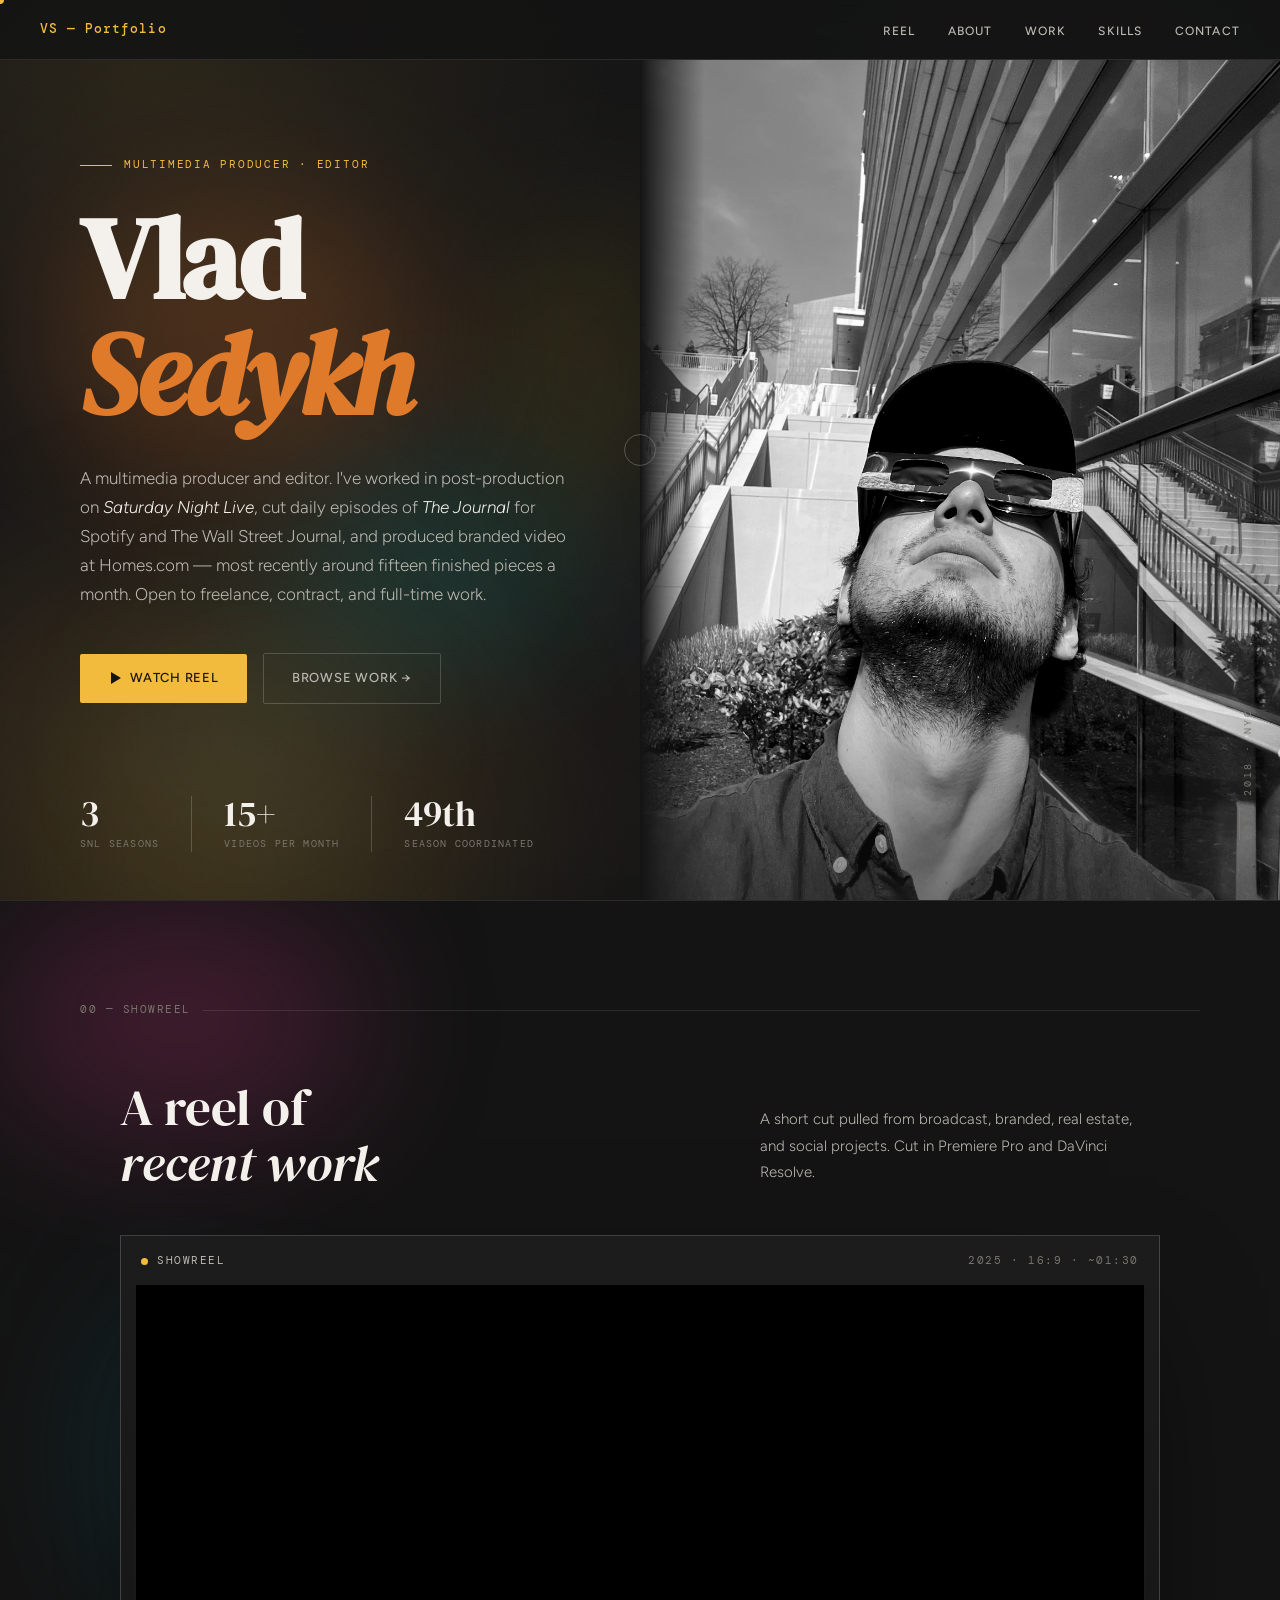
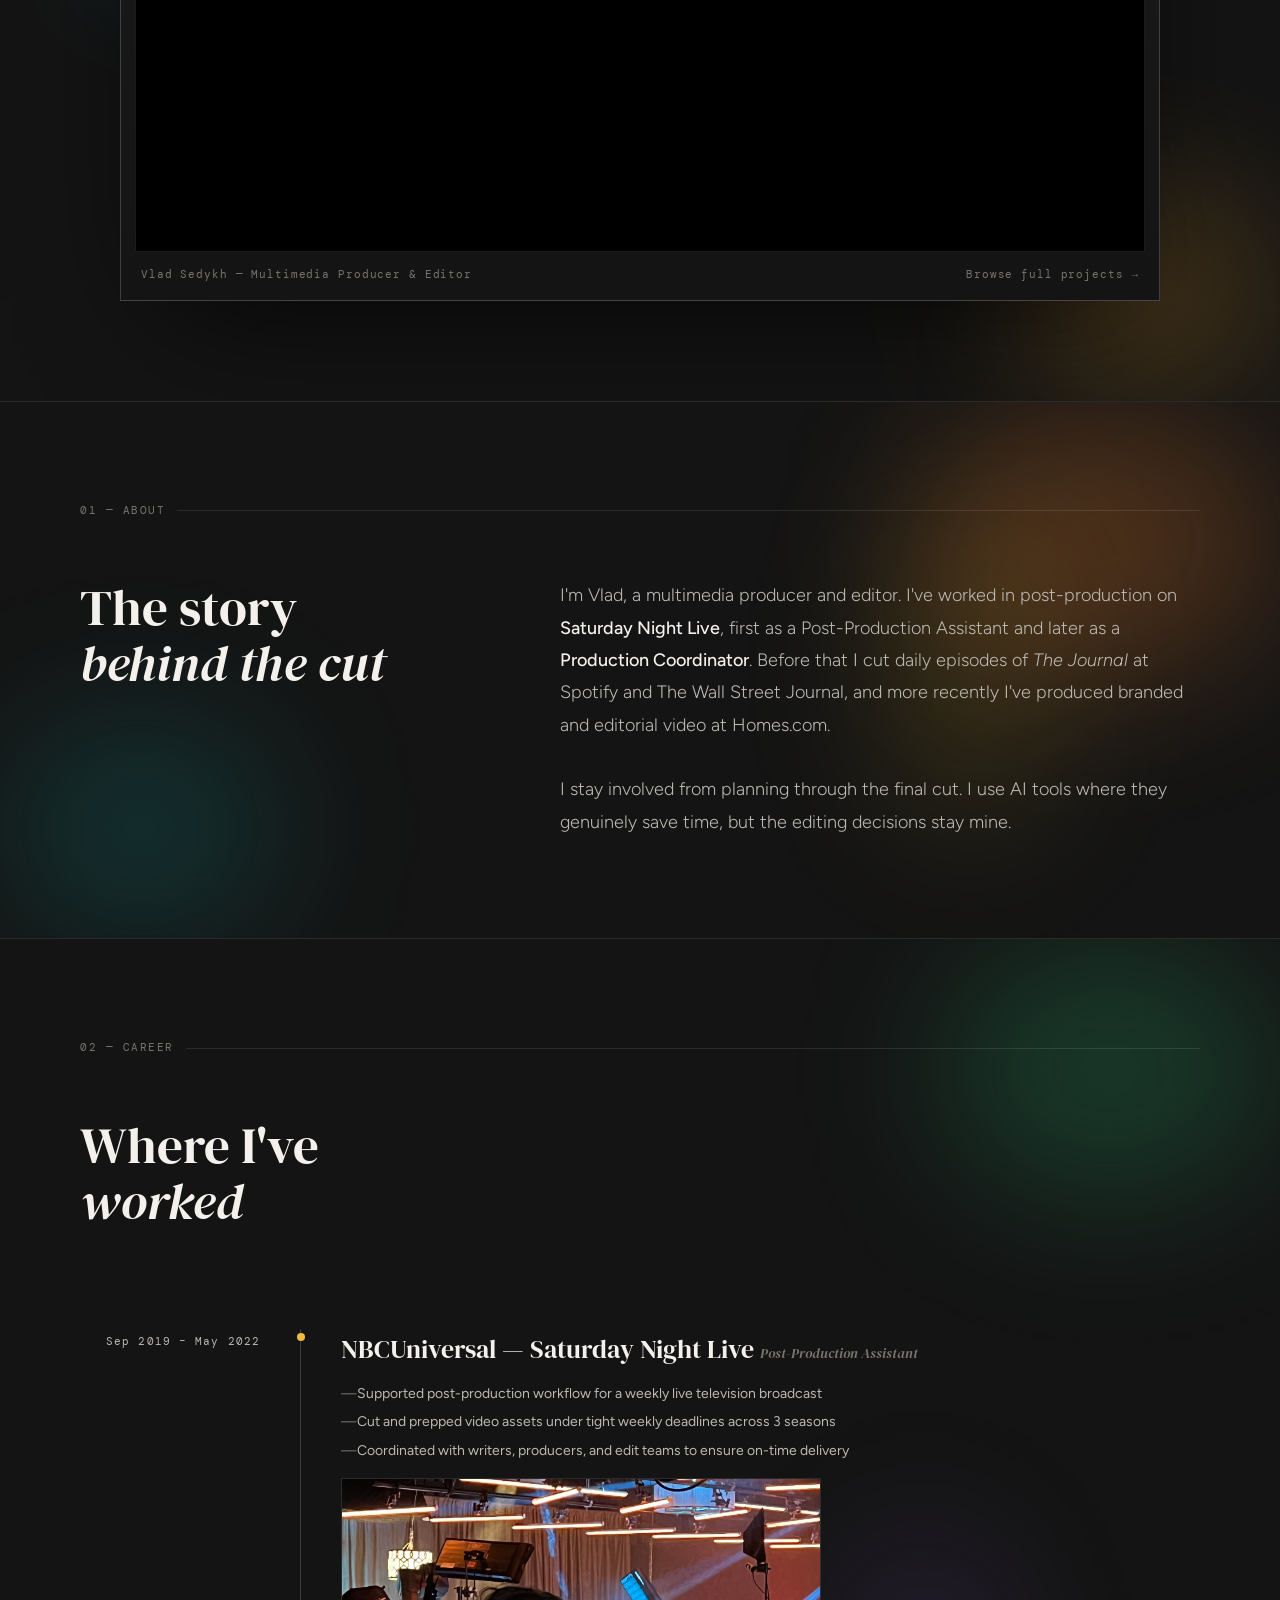
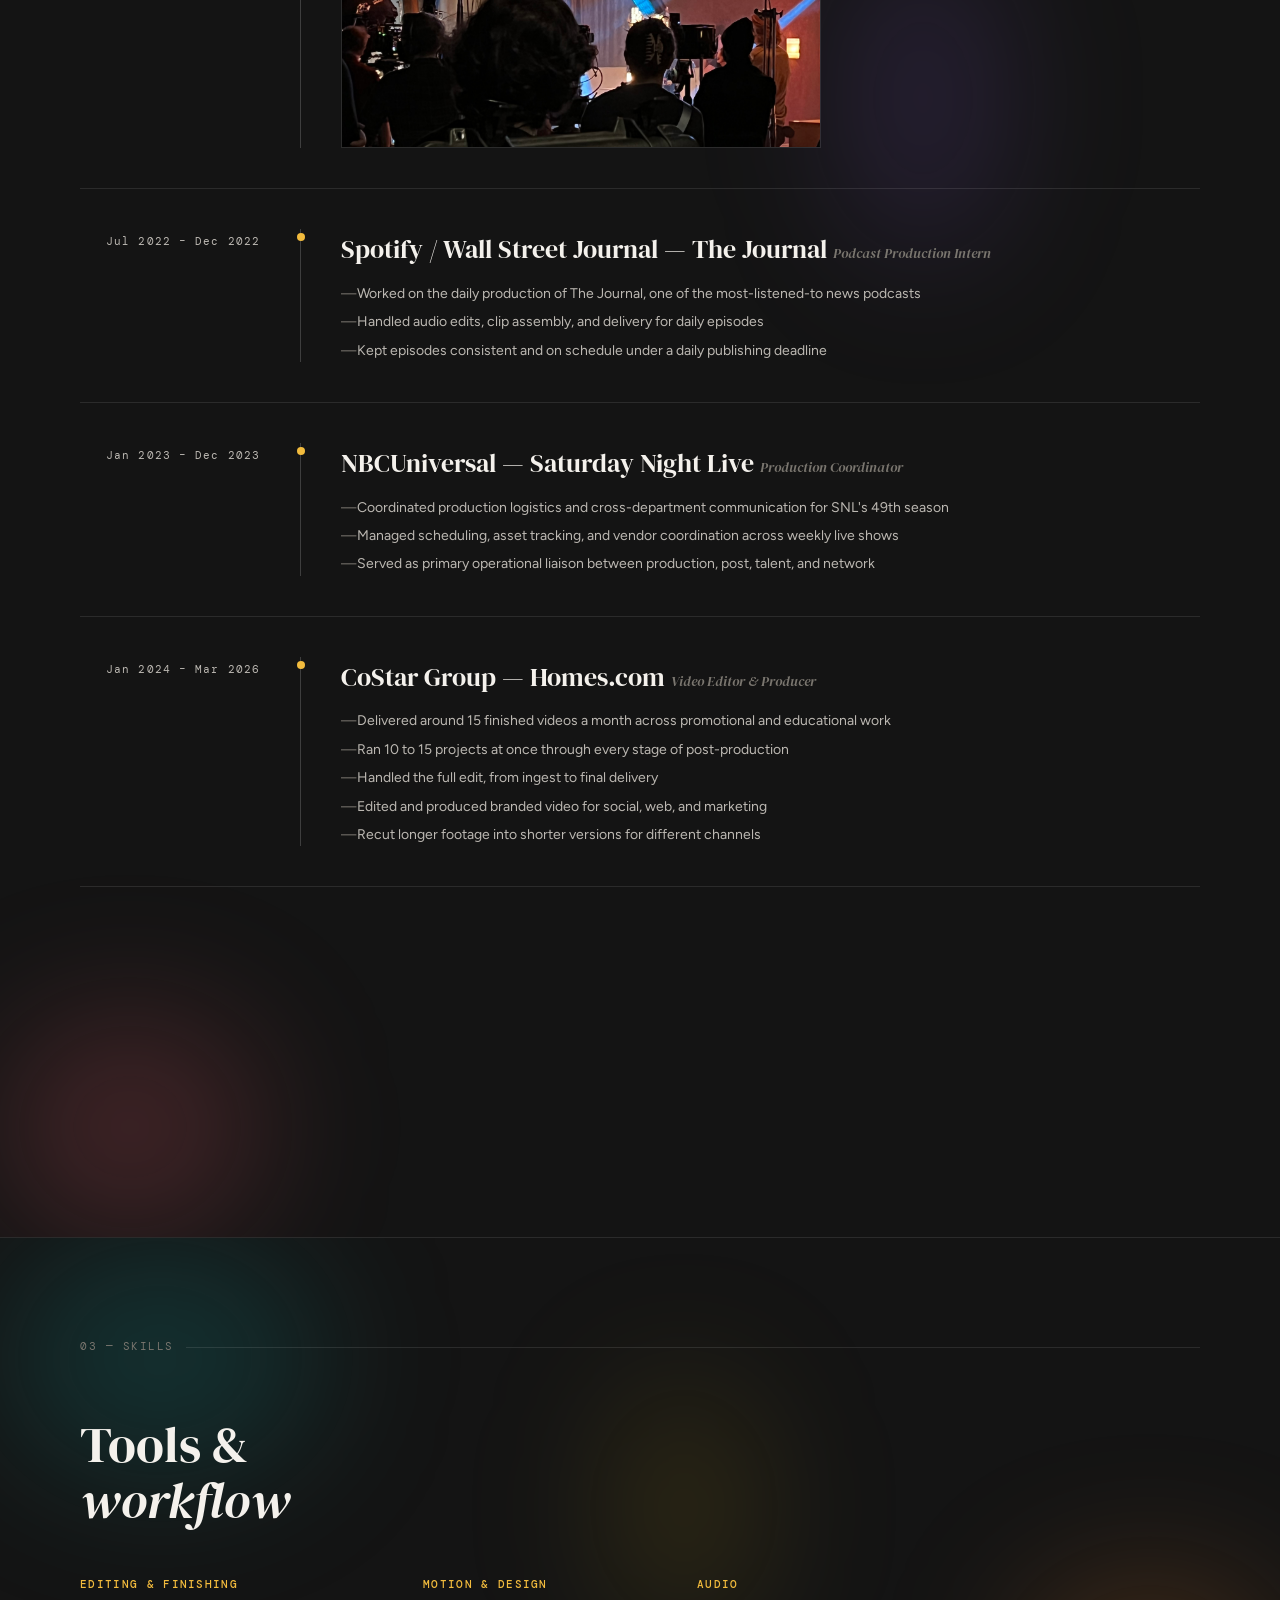
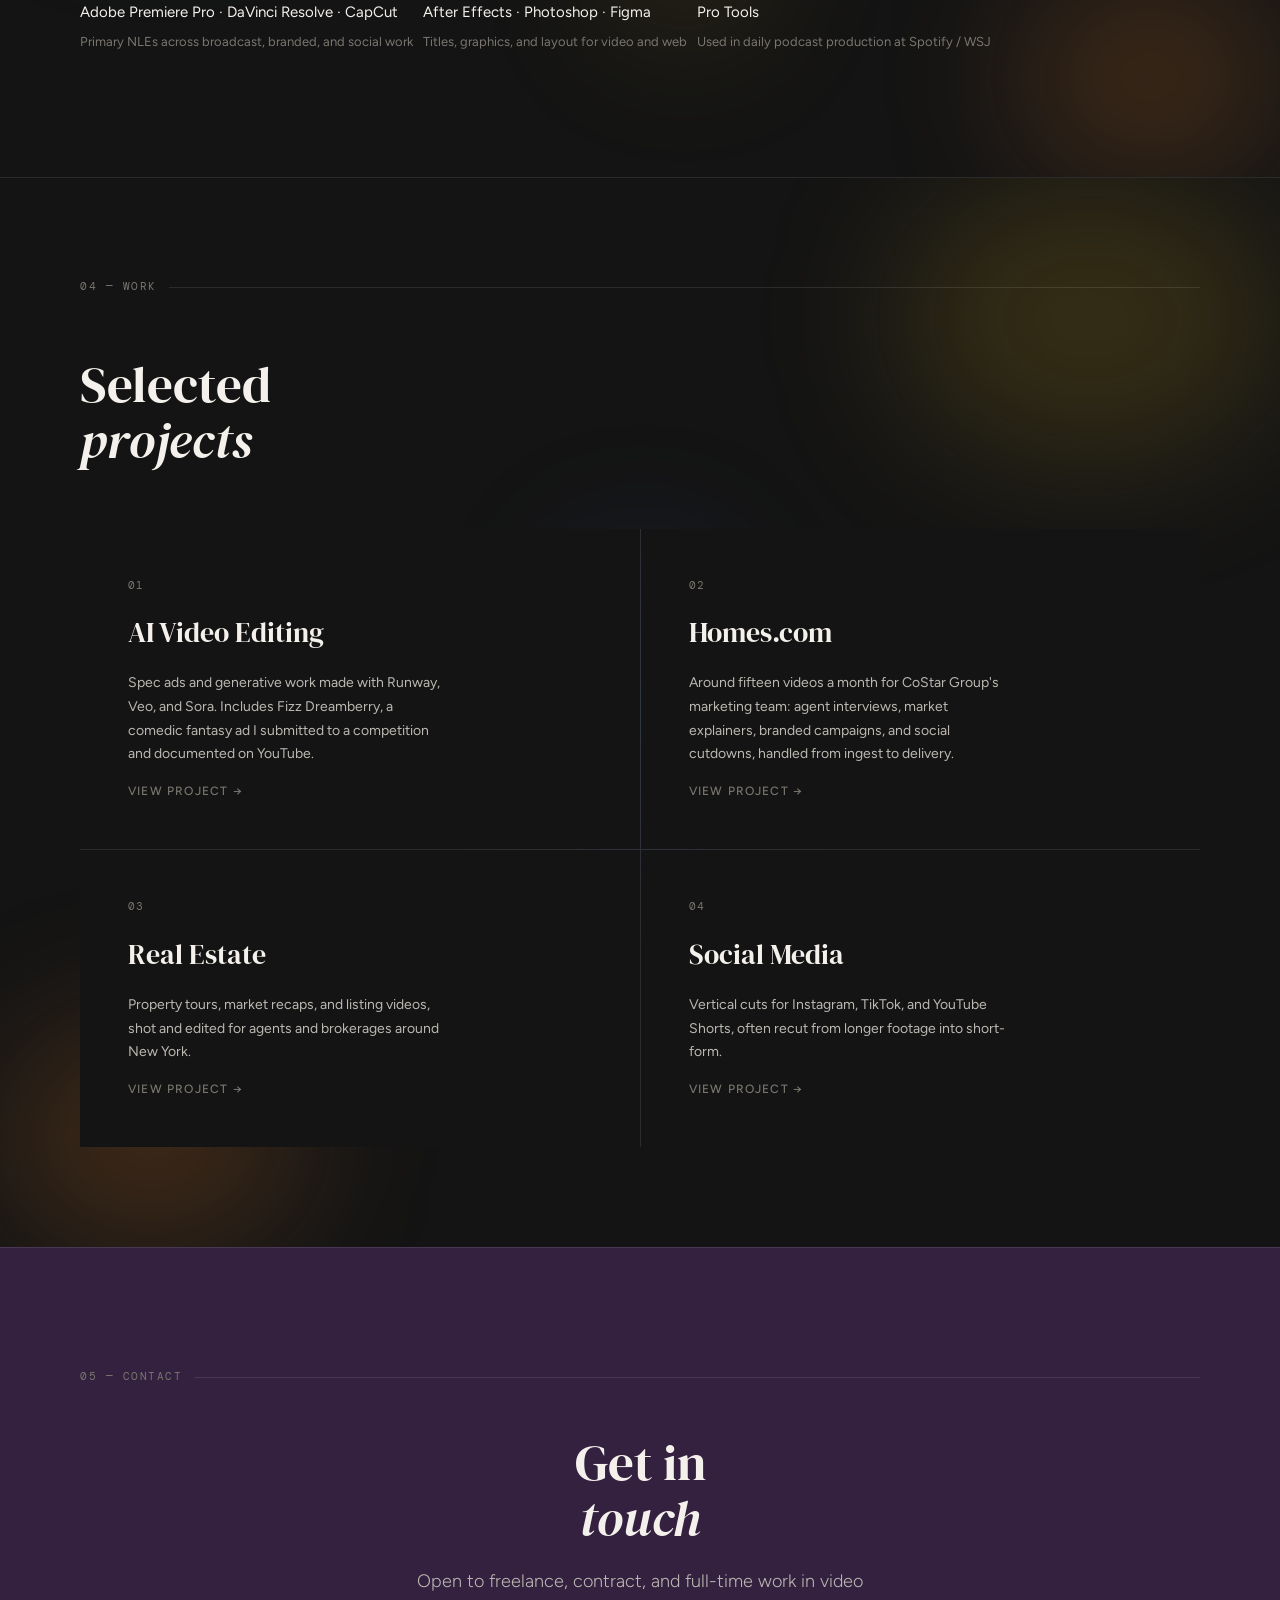
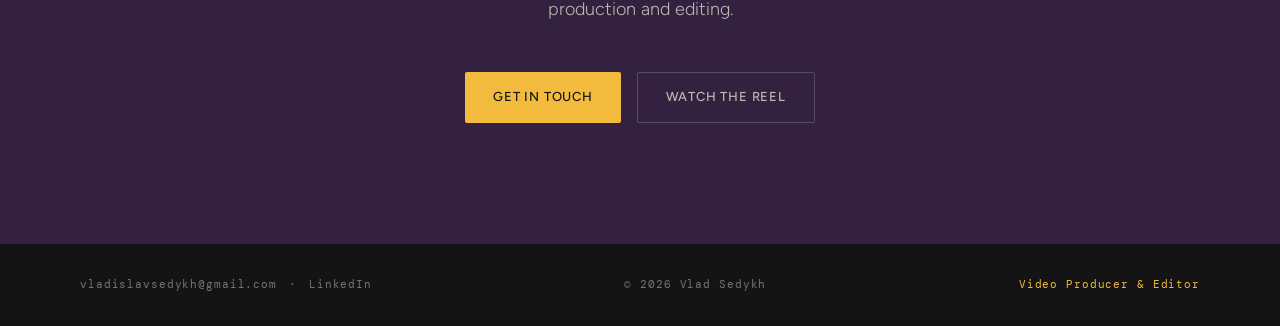
==== commit 8624c283: "Redesign reel section with framed player and context - Add a section label, heading, and short descr" ====
--- a/index.html
+++ b/index.html
@@ -99,15 +99,30 @@
   <div class="piece piece-reel-1"></div>
   <div class="piece piece-reel-2"></div>
   <div class="piece piece-reel-3"></div>
-  <div class="reel-wrapper">
-    <iframe
-      src="https://player.vimeo.com/video/1068709745?autoplay=0&title=0&byline=0&portrait=0"
-      width="100%"
-      frameborder="0"
-      allow="autoplay; fullscreen; picture-in-picture"
-      allowfullscreen>
-    </iframe>
-    <div class="reel-scanline"></div>
+  <div class="section-label"><span>00 — Showreel</span></div>
+  <div class="reel-head reveal">
+    <h2>A reel of<br><em>recent work</em></h2>
+    <p>A short cut pulled from broadcast, branded, real estate, and social projects. Cut in Premiere Pro and DaVinci Resolve.</p>
+  </div>
+  <div class="reel-frame reveal">
+    <div class="reel-bar">
+      <span class="reel-bar-tag"><span class="reel-rec"></span>Showreel</span>
+      <span class="reel-bar-meta">2025 · 16:9 · ~01:30</span>
+    </div>
+    <div class="reel-wrapper">
+      <iframe
+        src="https://player.vimeo.com/video/1068709745?autoplay=0&title=0&byline=0&portrait=0"
+        width="100%"
+        frameborder="0"
+        allow="autoplay; fullscreen; picture-in-picture"
+        allowfullscreen>
+      </iframe>
+      <div class="reel-scanline"></div>
+    </div>
+    <div class="reel-caption">
+      <span>Vlad Sedykh — Multimedia Producer &amp; Editor</span>
+      <a href="#work">Browse full projects →</a>
+    </div>
   </div>
 </div>
 
--- a/styles.css
+++ b/styles.css
@@ -341,18 +341,87 @@
 
 /* REEL */
 .reel-section {
-  padding: 80px 80px;
+  padding: 100px 80px;
   border-top: 0.5px solid var(--border);
+}
+.reel-head {
+  max-width: 1040px;
+  margin: 0 auto 44px;
+  display: flex;
+  align-items: flex-end;
+  justify-content: space-between;
+  gap: 48px;
+}
+.reel-head h2 { flex-shrink: 0; }
+.reel-head p {
+  max-width: 400px;
+  font-size: 15px;
+  font-weight: 300;
+  color: var(--text2);
+  line-height: 1.75;
+  padding-bottom: 6px;
+}
+.reel-frame {
+  max-width: 1040px;
+  margin: 0 auto;
+  padding: 14px;
+  background: linear-gradient(180deg, var(--bg2) 0%, var(--bg) 100%);
+  border: 0.5px solid var(--border2);
+  box-shadow: 0 50px 130px -50px rgba(0,0,0,0.85);
+  position: relative;
+}
+.reel-bar {
+  display: flex;
+  align-items: center;
+  justify-content: space-between;
+  padding: 2px 6px 14px;
+  font-family: 'DM Mono', monospace;
+  font-size: 11px;
+  letter-spacing: 0.14em;
+  text-transform: uppercase;
+  color: var(--text3);
+}
+.reel-bar-tag {
+  display: inline-flex;
+  align-items: center;
+  gap: 9px;
+  color: var(--text2);
+}
+.reel-rec {
+  width: 7px; height: 7px;
+  border-radius: 50%;
+  background: var(--accent);
+  animation: recPulse 2.4s ease-in-out infinite;
+}
+@keyframes recPulse {
+  0%, 100% { box-shadow: 0 0 0 0 rgba(242,187,61,0.5); opacity: 1; }
+  60%       { box-shadow: 0 0 0 6px rgba(242,187,61,0); opacity: 0.55; }
 }
 .reel-wrapper {
   aspect-ratio: 16/9;
-  background: var(--bg2);
+  background: #000;
   position: relative;
   overflow: hidden;
-  max-width: 960px;
-  margin: 0 auto;
   border: 0.5px solid var(--border);
 }
+.reel-caption {
+  display: flex;
+  align-items: center;
+  justify-content: space-between;
+  gap: 16px;
+  padding: 14px 6px 2px;
+  font-family: 'DM Mono', monospace;
+  font-size: 11px;
+  letter-spacing: 0.08em;
+  color: var(--text3);
+}
+.reel-caption a {
+  color: var(--text3);
+  text-decoration: none;
+  transition: color 0.2s;
+  white-space: nowrap;
+}
+.reel-caption a:hover { color: var(--accent); }
 .reel-wrapper iframe {
   position: absolute; inset: 0;
   width: 100%; height: 100%;
@@ -1038,7 +1107,17 @@
   }
   .stat { padding: 0 16px; }
   section { padding: 60px 24px; }
-  .reel-section { padding: 40px 24px; }
+  .reel-section { padding: 60px 24px; }
+  .reel-head {
+    flex-direction: column;
+    align-items: flex-start;
+    gap: 18px;
+    margin-bottom: 28px;
+  }
+  .reel-head p { padding-bottom: 0; }
+  .reel-frame { padding: 8px; }
+  .reel-bar, .reel-caption { font-size: 10px; letter-spacing: 0.1em; }
+  .reel-caption { flex-direction: column; align-items: flex-start; gap: 6px; }
   .bio-grid { grid-template-columns: 1fr; gap: 40px; }
   .timeline-item { grid-template-columns: 80px 1px 1fr; gap: 0 20px; }
   .work-grid { grid-template-columns: 1fr; }
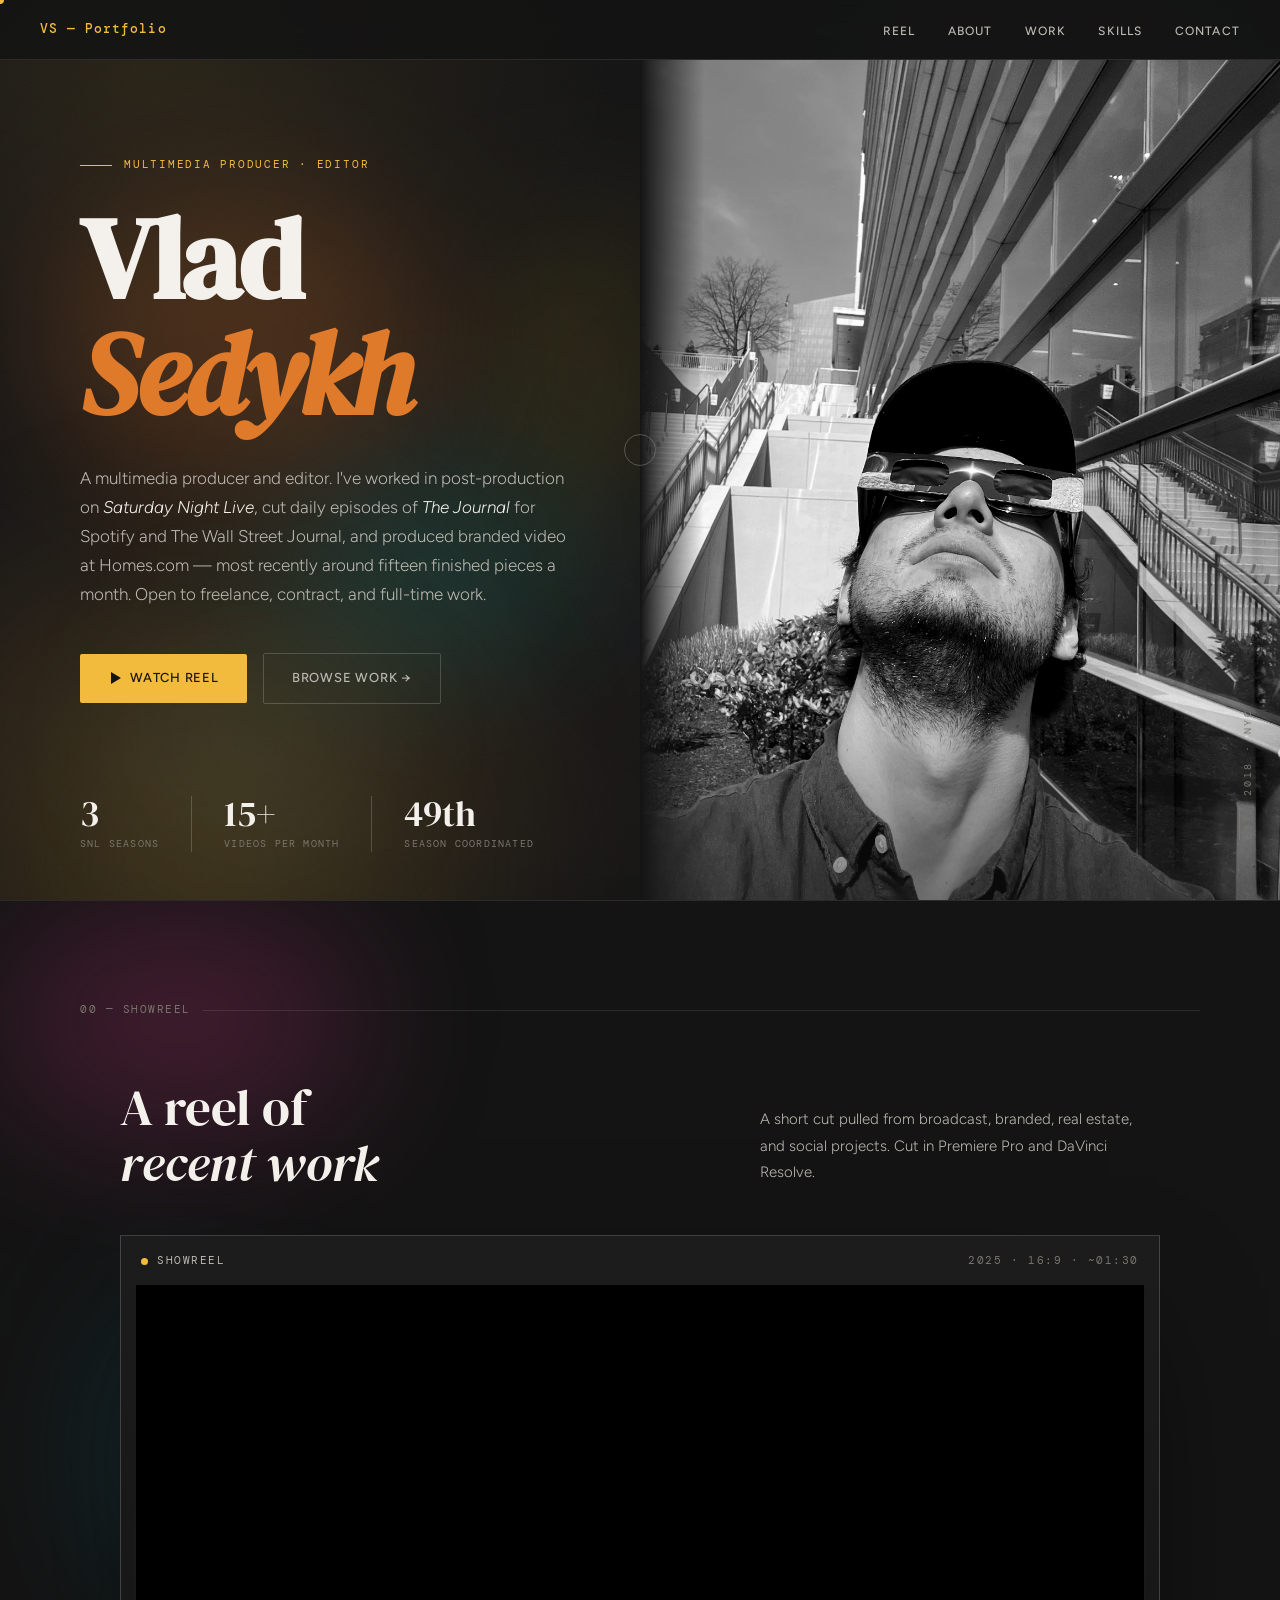
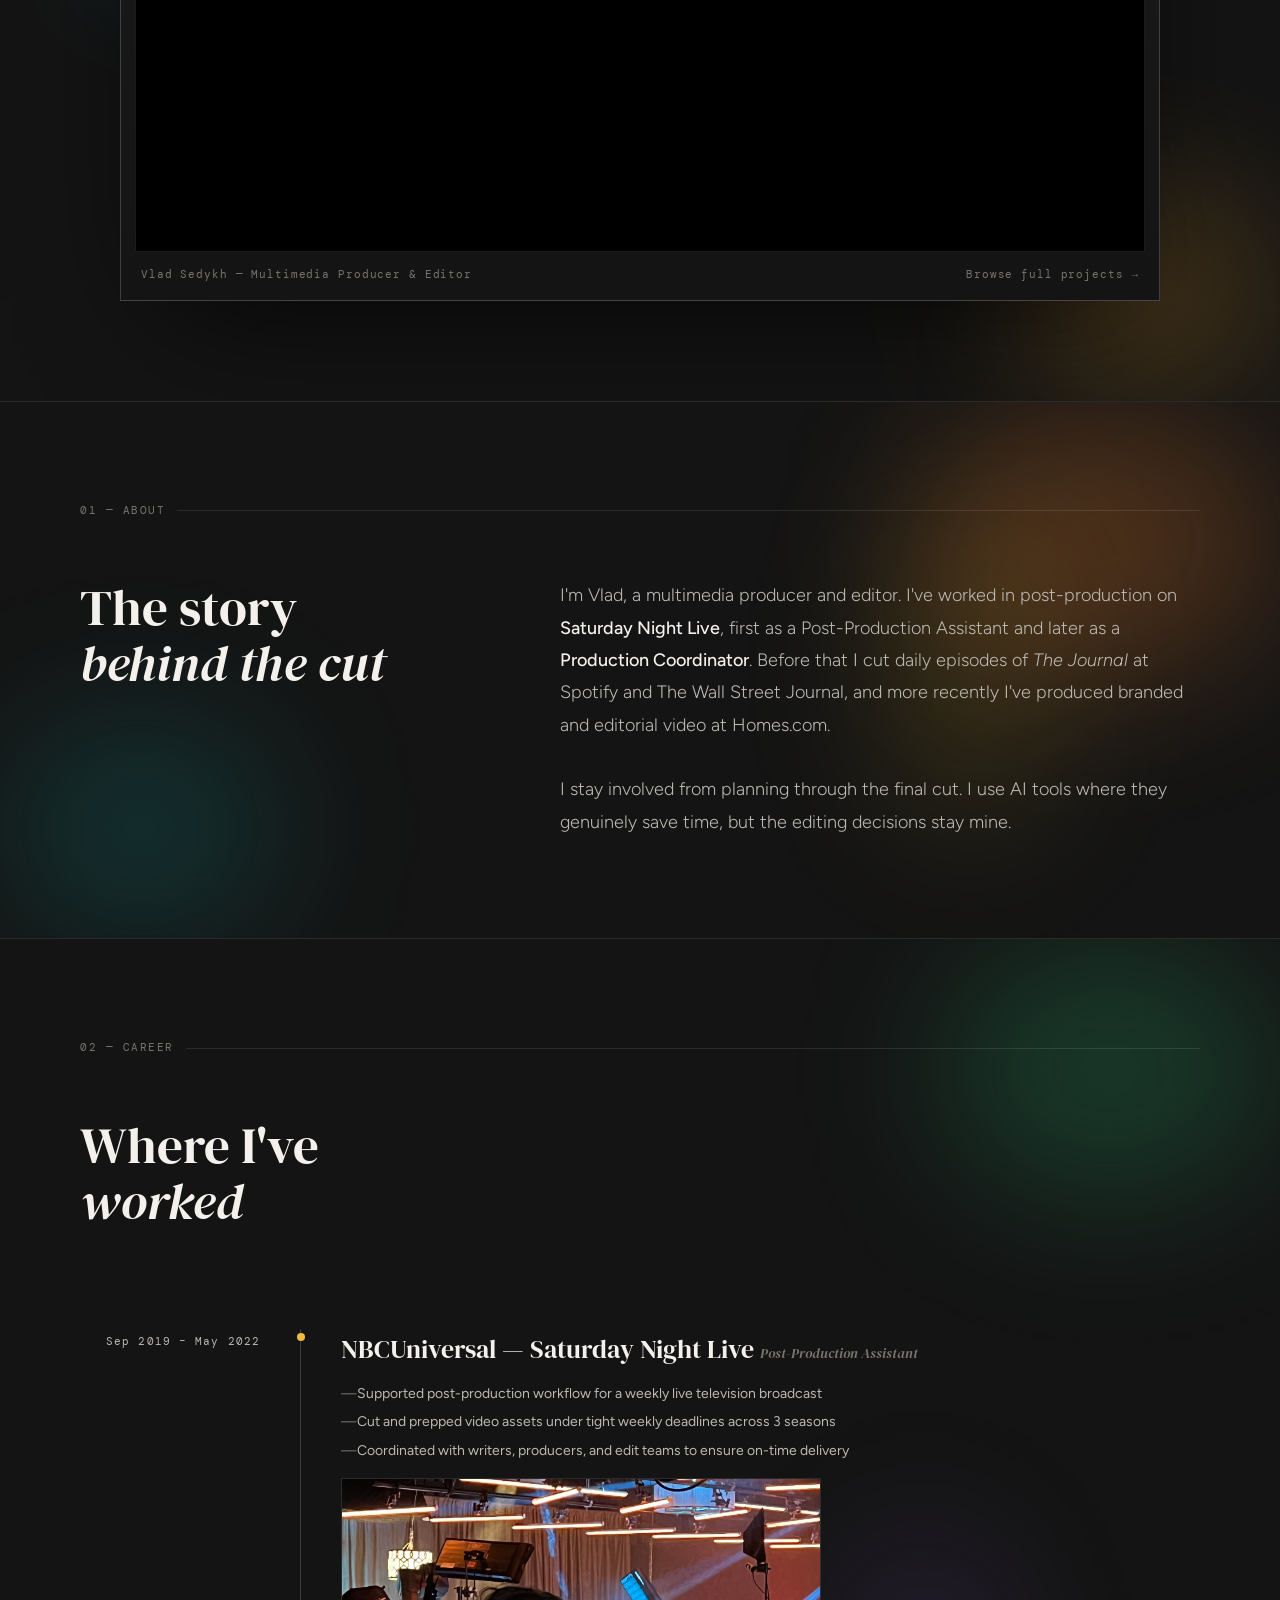
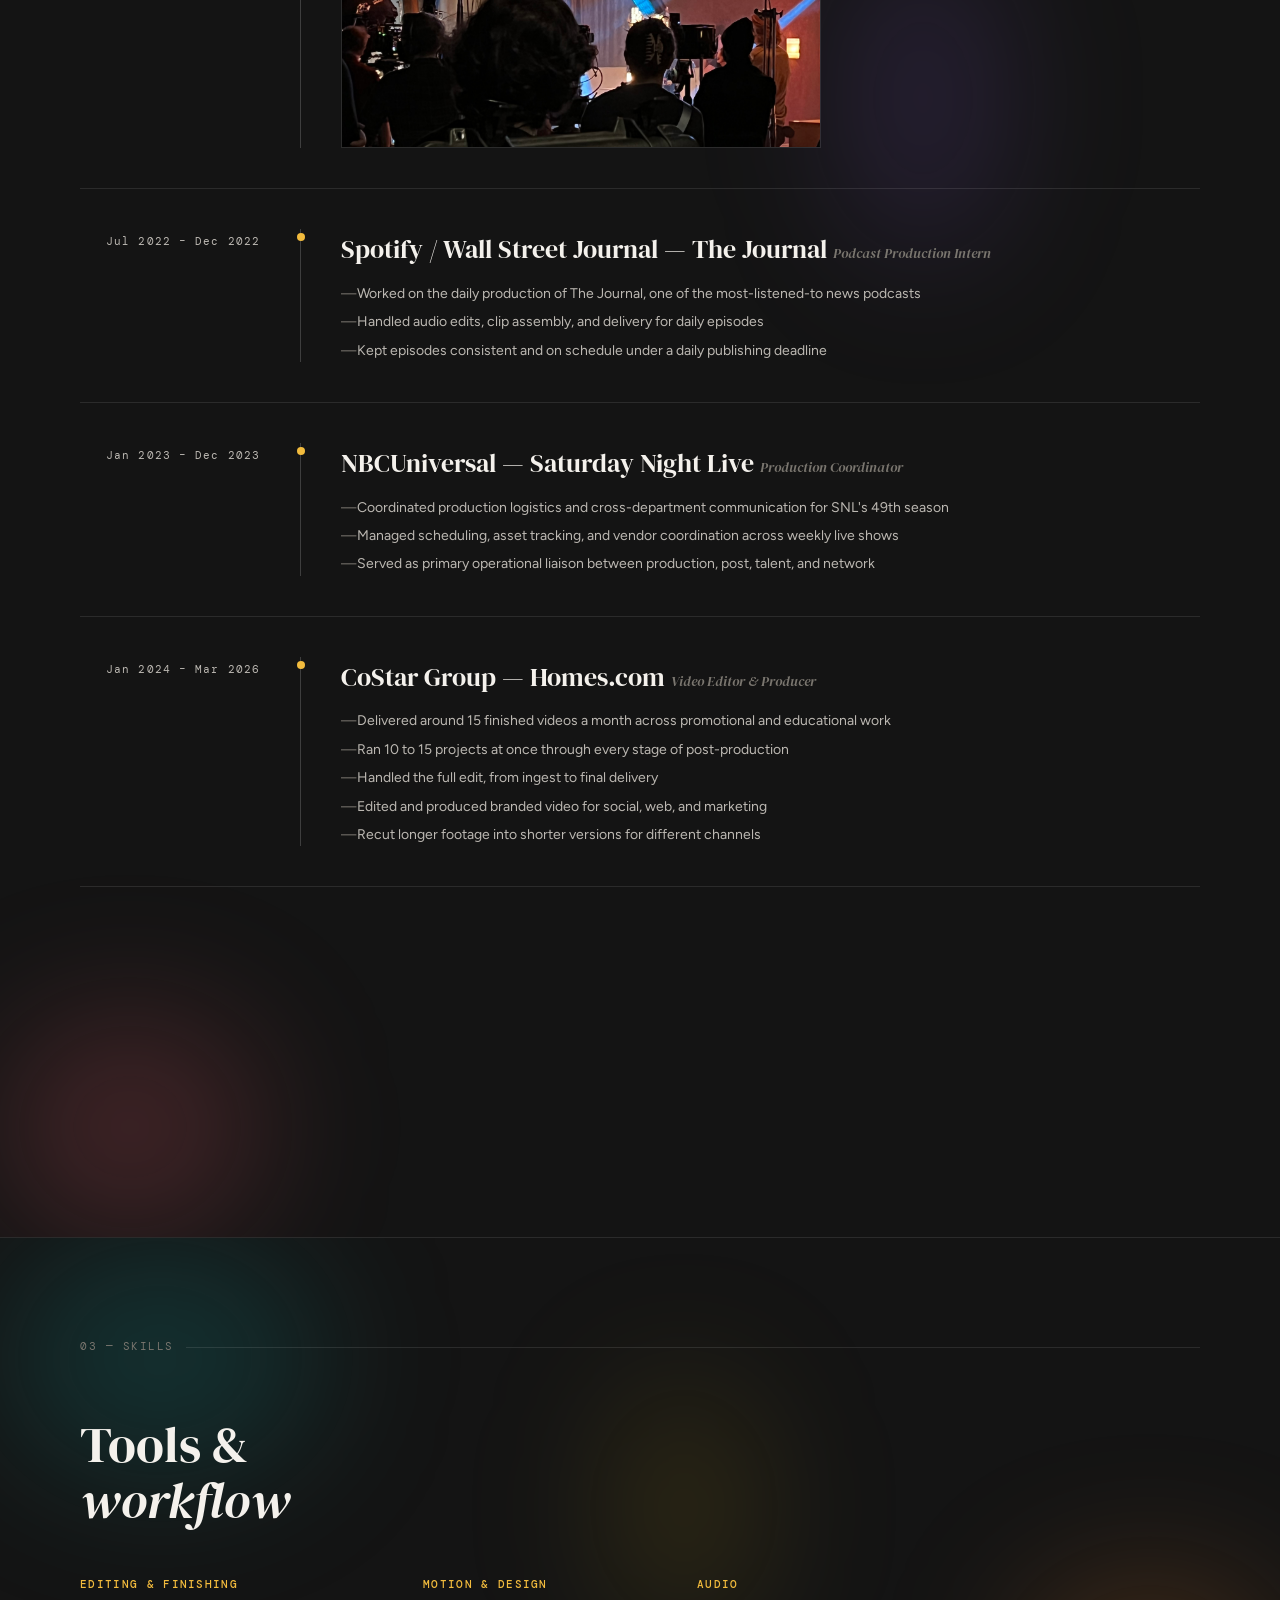
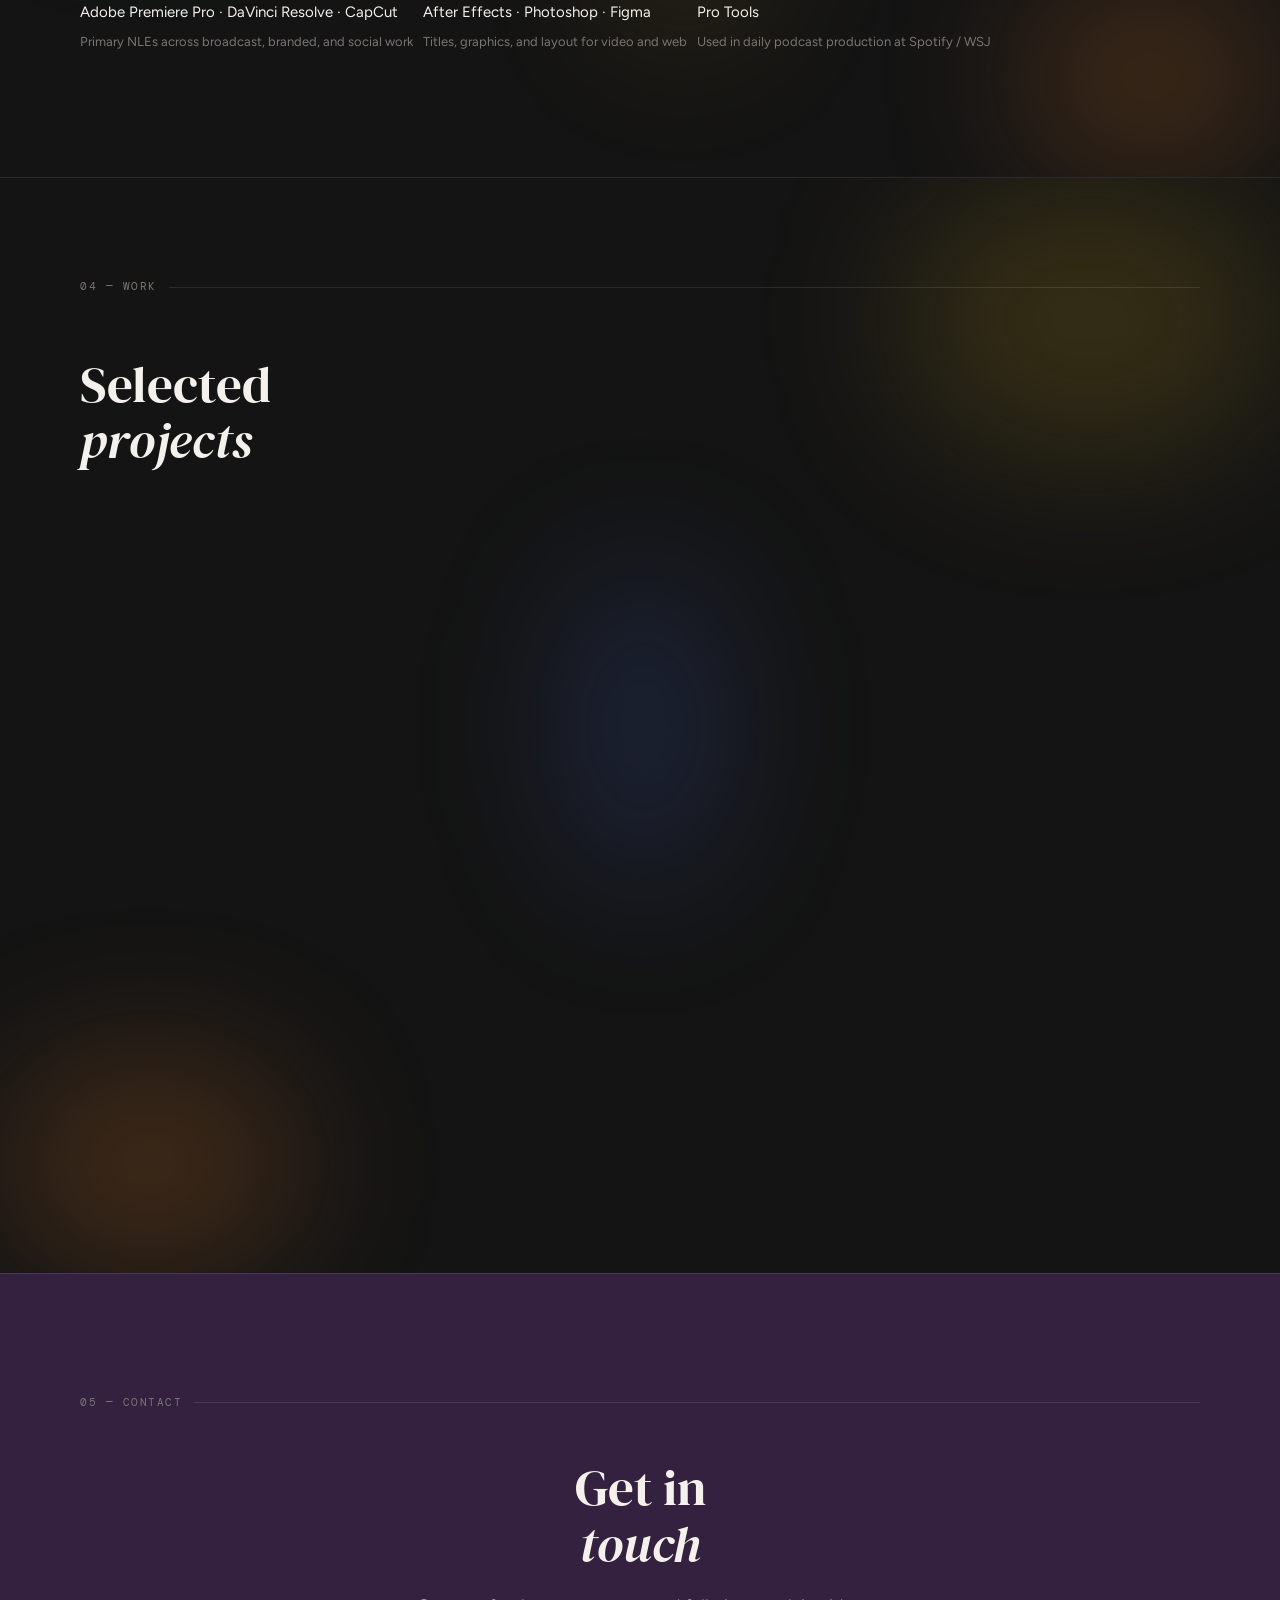
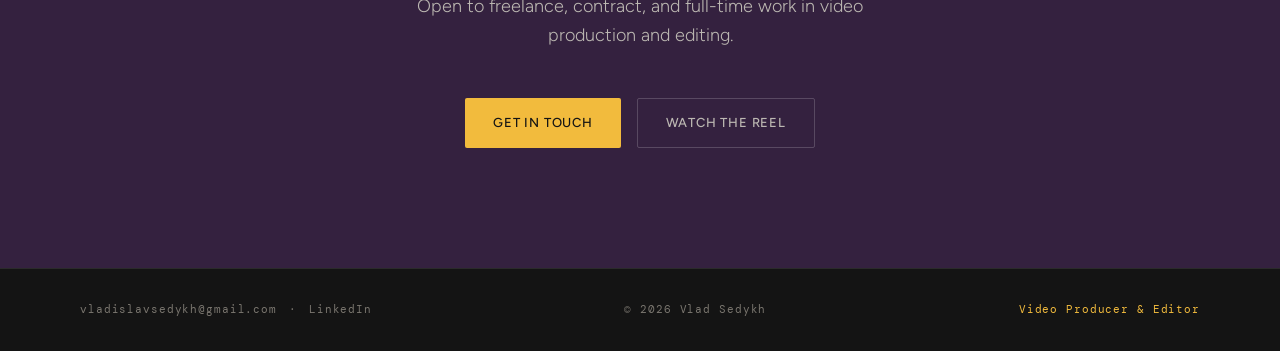
==== commit 34e77658: "Replace text work list with hover-play video card grid Each card shows a graded 16:9 poster and play" ====
--- a/index.html
+++ b/index.html
@@ -263,28 +263,56 @@
   <h2>Selected<br><em>projects</em></h2>
   <div class="work-grid reveal-stagger">
     <a class="work-card" href="ai-video-editing.html" data-transition="ai-video-editing">
-      <span class="work-card-num">01</span>
-      <h3>AI Video Editing</h3>
-      <p>Spec ads and generative work made with Runway, Veo, and Sora. Includes Fizz Dreamberry, a comedic fantasy ad I submitted to a competition and documented on YouTube.</p>
-      <span class="work-card-arrow">View Project →</span>
+      <div class="work-card-media">
+        <img class="work-card-poster" src="assets/work/ai-video-editing/poster.jpg" alt="" width="1280" height="720" loading="lazy" decoding="async">
+        <video class="work-card-loop" data-src="assets/work/ai-video-editing/loop.mp4" muted loop playsinline preload="none" aria-hidden="true" tabindex="-1"></video>
+        <div class="work-card-scrim" aria-hidden="true"></div>
+        <span class="work-card-num" aria-hidden="true">01</span>
+        <span class="work-card-view" aria-hidden="true">View project →</span>
+        <div class="work-card-overlay">
+          <h3>AI Video Editing</h3>
+          <span class="work-card-role">Generative spec ads · Runway · Veo · Sora</span>
+        </div>
+      </div>
     </a>
     <a class="work-card" href="homes-com.html" data-transition="homes-com">
-      <span class="work-card-num">02</span>
-      <h3>Homes.com</h3>
-      <p>Around fifteen videos a month for CoStar Group's marketing team: agent interviews, market explainers, branded campaigns, and social cutdowns, handled from ingest to delivery.</p>
-      <span class="work-card-arrow">View Project →</span>
+      <div class="work-card-media">
+        <img class="work-card-poster" src="assets/work/homes-com/poster.jpg" alt="" width="1280" height="720" loading="lazy" decoding="async">
+        <video class="work-card-loop" data-src="assets/work/homes-com/loop.mp4" muted loop playsinline preload="none" aria-hidden="true" tabindex="-1"></video>
+        <div class="work-card-scrim" aria-hidden="true"></div>
+        <span class="work-card-num" aria-hidden="true">02</span>
+        <span class="work-card-view" aria-hidden="true">View project →</span>
+        <div class="work-card-overlay">
+          <h3>Homes.com</h3>
+          <span class="work-card-role">Editor &amp; Producer · CoStar Group</span>
+        </div>
+      </div>
     </a>
     <a class="work-card" href="real-estate.html" data-transition="real-estate">
-      <span class="work-card-num">03</span>
-      <h3>Real Estate</h3>
-      <p>Property tours, market recaps, and listing videos, shot and edited for agents and brokerages around New York.</p>
-      <span class="work-card-arrow">View Project →</span>
+      <div class="work-card-media">
+        <img class="work-card-poster" src="assets/work/real-estate/poster.jpg" alt="" width="1280" height="720" loading="lazy" decoding="async">
+        <video class="work-card-loop" data-src="assets/work/real-estate/loop.mp4" muted loop playsinline preload="none" aria-hidden="true" tabindex="-1"></video>
+        <div class="work-card-scrim" aria-hidden="true"></div>
+        <span class="work-card-num" aria-hidden="true">03</span>
+        <span class="work-card-view" aria-hidden="true">View project →</span>
+        <div class="work-card-overlay">
+          <h3>Real Estate</h3>
+          <span class="work-card-role">Property films · New York</span>
+        </div>
+      </div>
     </a>
     <a class="work-card" href="social-media.html" data-transition="social-media">
-      <span class="work-card-num">04</span>
-      <h3>Social Media</h3>
-      <p>Vertical cuts for Instagram, TikTok, and YouTube Shorts, often recut from longer footage into short-form.</p>
-      <span class="work-card-arrow">View Project →</span>
+      <div class="work-card-media">
+        <img class="work-card-poster" src="assets/work/social-media/poster.jpg" alt="" width="1280" height="720" loading="lazy" decoding="async">
+        <video class="work-card-loop" data-src="assets/work/social-media/loop.mp4" muted loop playsinline preload="none" aria-hidden="true" tabindex="-1"></video>
+        <div class="work-card-scrim" aria-hidden="true"></div>
+        <span class="work-card-num" aria-hidden="true">04</span>
+        <span class="work-card-view" aria-hidden="true">View project →</span>
+        <div class="work-card-overlay">
+          <h3>Social Media</h3>
+          <span class="work-card-role">Vertical cuts · Instagram · TikTok · Shorts</span>
+        </div>
+      </div>
     </a>
   </div>
 </section>
@@ -330,6 +358,7 @@
   }, { threshold: 0.25 });
   document.querySelectorAll('.timeline-dot').forEach(el => pulseObserver.observe(el));
 </script>
+<script src="work-grid.js" defer></script>
 <script src="cursor.js" defer></script>
 <script src="transitions.js" defer></script>
 
--- a/styles.css
+++ b/styles.css
@@ -606,52 +606,100 @@
 .work-grid {
   display: grid;
   grid-template-columns: repeat(2, 1fr);
-  gap: 1px;
-  background: var(--border);
+  gap: 28px;
   margin-top: 60px;
 }
 .work-card {
-  background: var(--bg);
-  padding: 48px;
+  position: relative;
+  display: block;
   text-decoration: none;
-  transition: background 0.2s;
-  display: flex; flex-direction: column;
-  gap: 16px;
+  background: var(--bg2);
+  border: 0.5px solid var(--border);
+  overflow: hidden;
+}
+.work-card:focus-visible {
+  outline: 2px solid var(--accent);
+  outline-offset: 3px;
+}
+.work-card-media {
   position: relative;
+  aspect-ratio: 16 / 9;
   overflow: hidden;
-}
-.work-card:hover { background: var(--bg3); }
+  background: #0b0b0d;
+}
+.work-card-poster,
+.work-card-loop {
+  position: absolute;
+  inset: 0;
+  width: 100%;
+  height: 100%;
+  object-fit: cover;
+  /* one grade across every card */
+  filter: saturate(0.88) contrast(1.04);
+  transition: transform 0.7s cubic-bezier(0.22, 1, 0.36, 1);
+}
+.work-card-loop {
+  opacity: 0;
+  transition: opacity 0.45s ease, transform 0.7s cubic-bezier(0.22, 1, 0.36, 1);
+}
+.work-card.is-playing .work-card-loop { opacity: 1; }
+.work-card:hover .work-card-poster,
+.work-card:focus-visible .work-card-poster,
+.work-card:hover .work-card-loop,
+.work-card:focus-visible .work-card-loop { transform: scale(1.035); }
+.work-card-scrim {
+  position: absolute;
+  inset: 0;
+  background: linear-gradient(to top, rgba(8,8,10,0.88) 0%, rgba(8,8,10,0.32) 40%, transparent 64%);
+  pointer-events: none;
+}
 .work-card-num {
+  position: absolute;
+  top: 20px; left: 24px;
   font-family: 'DM Mono', monospace;
   font-size: 11px;
   letter-spacing: 0.12em;
-  color: var(--text3);
+  color: rgba(244,241,236,0.72);
+}
+.work-card-view {
+  position: absolute;
+  top: 19px; right: 24px;
+  font-family: 'DM Mono', monospace;
+  font-size: 11px;
+  letter-spacing: 0.1em;
+  text-transform: uppercase;
+  color: var(--accent);
+  opacity: 0;
+  transform: translateY(-4px);
+  transition: opacity 0.3s ease, transform 0.3s ease;
+}
+.work-card:hover .work-card-view,
+.work-card:focus-visible .work-card-view,
+.work-card.is-tapped .work-card-view {
+  opacity: 1;
+  transform: translateY(0);
+}
+.work-card-overlay {
+  position: absolute;
+  left: 0; right: 0; bottom: 0;
+  padding: 22px 24px;
+  display: flex;
+  flex-direction: column;
+  gap: 5px;
 }
 .work-card h3 {
   font-family: 'DM Serif Display', serif;
-  font-size: 28px;
+  font-size: 26px;
   color: var(--text);
   font-weight: 400;
-}
-.work-card p {
-  font-size: 14px;
-  color: var(--text2);
-  line-height: 1.7;
-  max-width: 320px;
-}
-.work-card-arrow {
-  margin-top: auto;
-  display: inline-flex; align-items: center; gap: 8px;
-  font-size: 12px;
-  font-weight: 500;
+  line-height: 1.15;
+}
+.work-card-role {
+  font-family: 'DM Mono', monospace;
+  font-size: 11px;
   letter-spacing: 0.1em;
   text-transform: uppercase;
-  color: var(--text3);
-  transition: color 0.2s, gap 0.2s;
-}
-.work-card:hover .work-card-arrow {
-  color: var(--accent);
-  gap: 12px;
+  color: var(--text2);
 }
 
 /* CTA */
@@ -911,14 +959,11 @@
   background: var(--accent);
   transform: scaleX(0); transform-origin: left;
   transition: transform 0.4s ease;
-}
-.work-card:hover::before { transform: scaleX(1); }
-.work-card::after {
-  content: ''; position: absolute; inset: 0;
-  background: linear-gradient(135deg, rgba(240,182,55,0.06) 0%, transparent 55%);
-  opacity: 0; transition: opacity 0.4s; pointer-events: none;
-}
-.work-card:hover::after { opacity: 1; }
+  z-index: 1;
+}
+.work-card:hover::before,
+.work-card:focus-visible::before,
+.work-card.is-tapped::before { transform: scaleX(1); }
 
 /* BADGE */
 .badge {
@@ -1084,7 +1129,11 @@
   .hero-orb, .hero-grain { animation: none; }
   .ambient-shape { animation: none !important; }
   .timeline-dot.pulsing { animation: none; }
+  .reel-rec { animation: none; }
   .reveal, .reveal-stagger > * { opacity: 1; transform: none; transition: none; }
+  .work-card-poster, .work-card-loop, .work-card-view { transition: none; }
+  .work-card:hover .work-card-poster,
+  .work-card:focus-visible .work-card-poster { transform: none; }
   .cursor-dot, .cursor-ring { display: none !important; }
   body.custom-cursor-active { cursor: auto; }
   ::view-transition-group(*),
@@ -1120,8 +1169,11 @@
   .reel-caption { flex-direction: column; align-items: flex-start; gap: 6px; }
   .bio-grid { grid-template-columns: 1fr; gap: 40px; }
   .timeline-item { grid-template-columns: 80px 1px 1fr; gap: 0 20px; }
-  .work-grid { grid-template-columns: 1fr; }
-  .work-card { padding: 32px 24px; }
+  .work-grid { grid-template-columns: 1fr; gap: 20px; }
+  .work-card h3 { font-size: 22px; }
+  .work-card-overlay { padding: 16px 18px; }
+  .work-card-num { top: 14px; left: 18px; }
+  .work-card-view { top: 13px; right: 18px; }
   .cta-section { padding: 80px 24px; }
   footer { padding: 24px; flex-direction: column; gap: 8px; text-align: center; }
 }
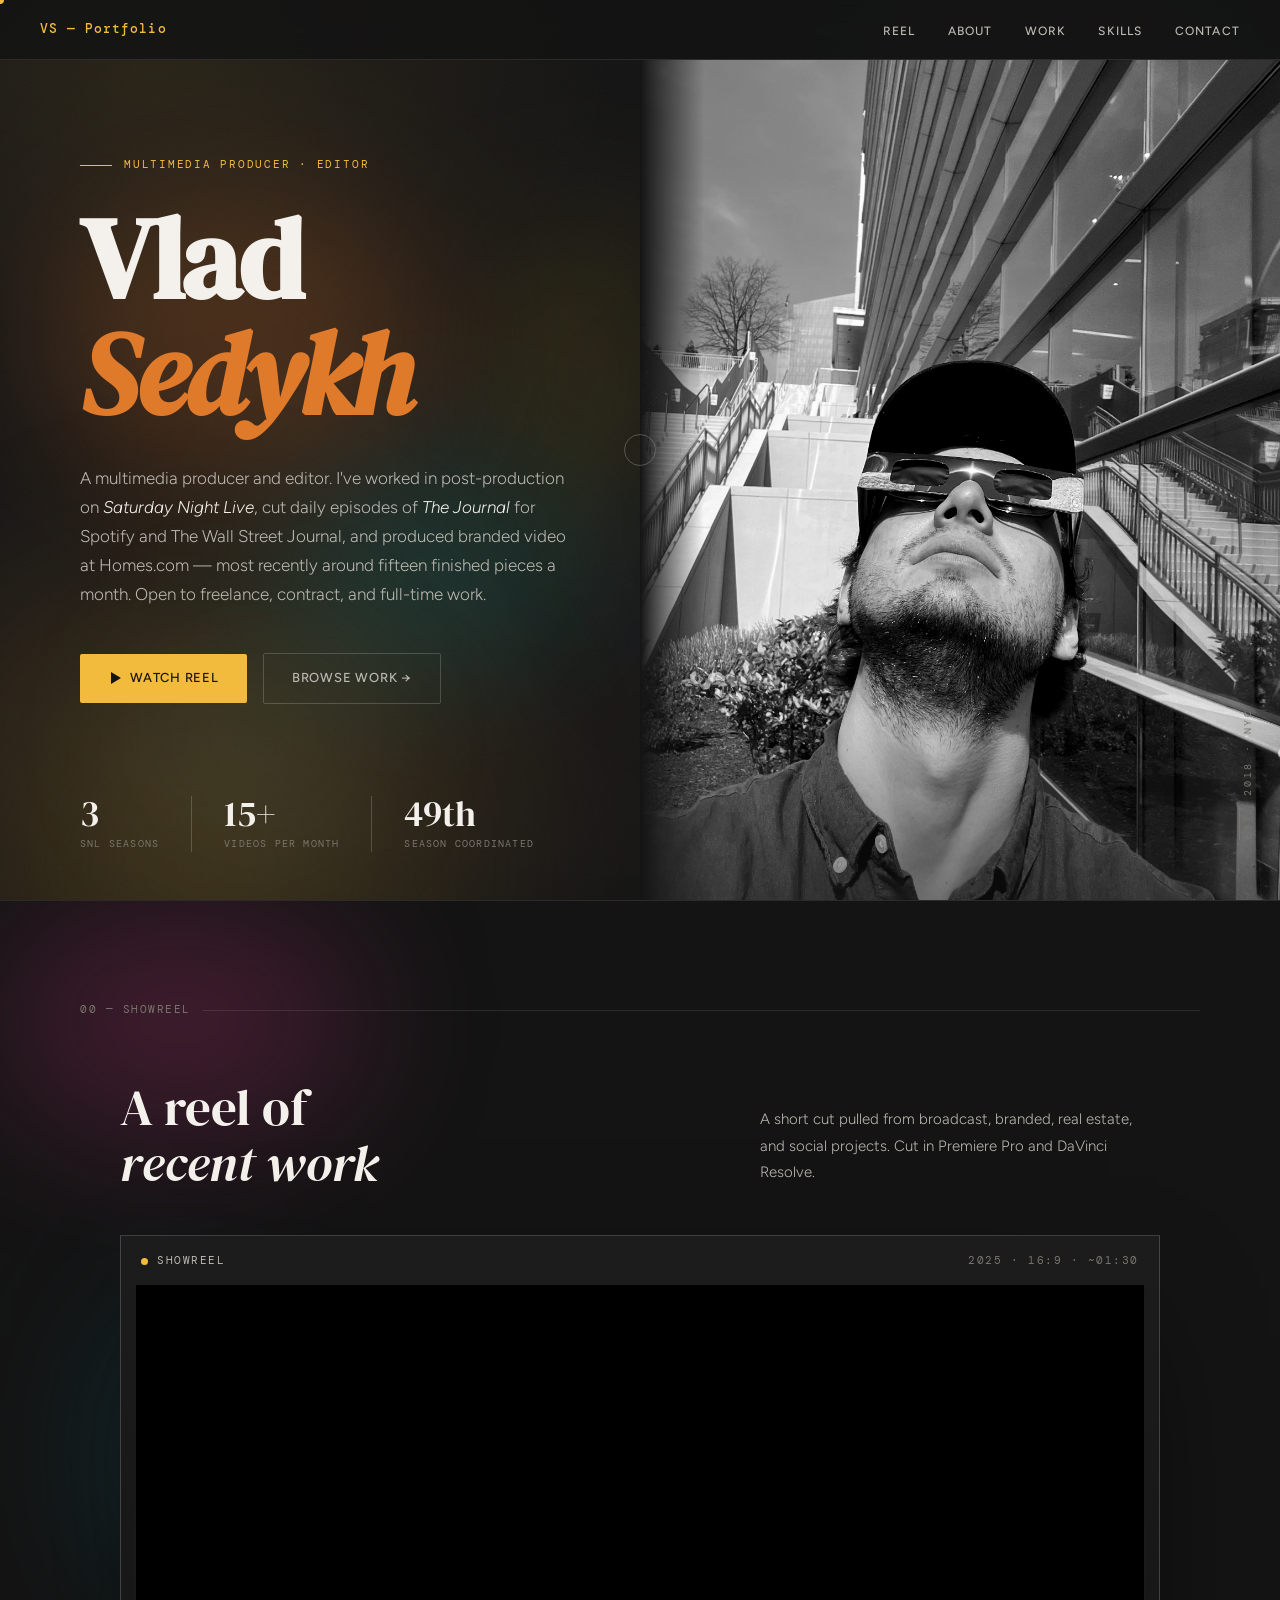
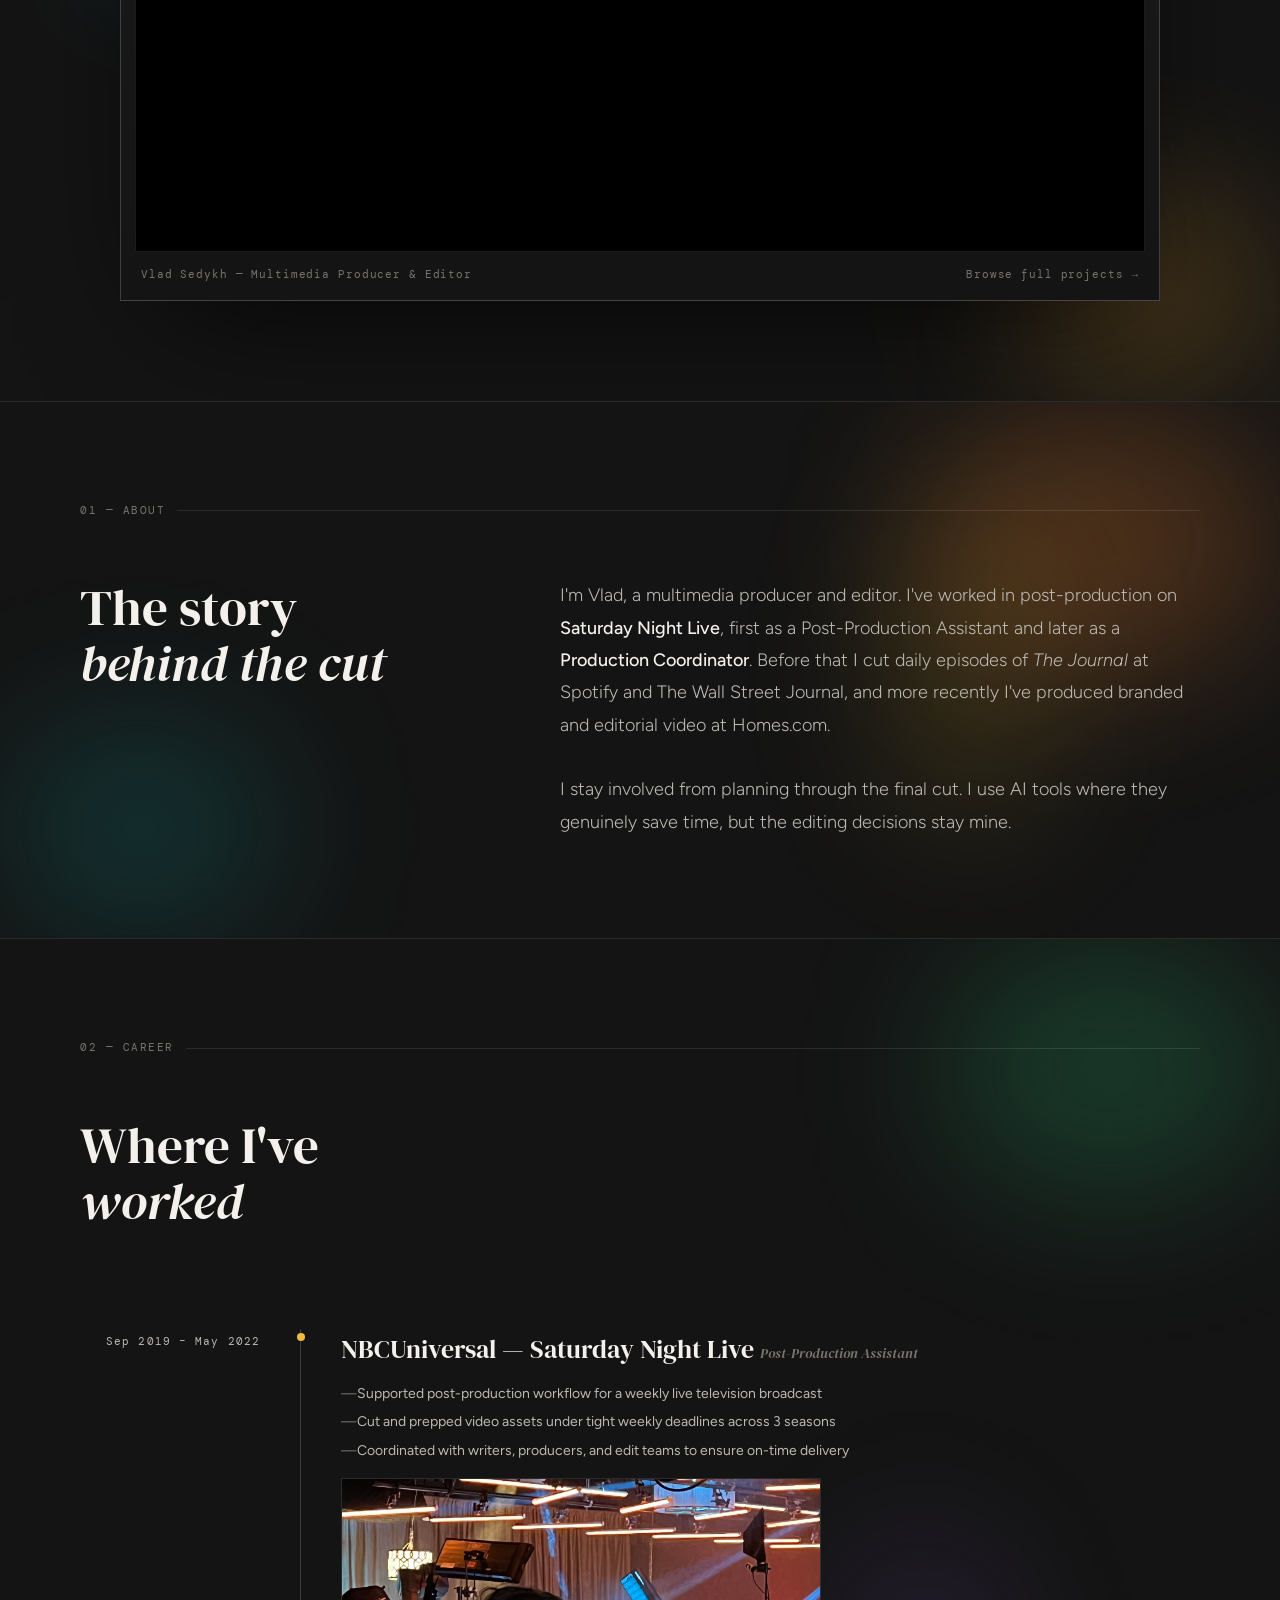
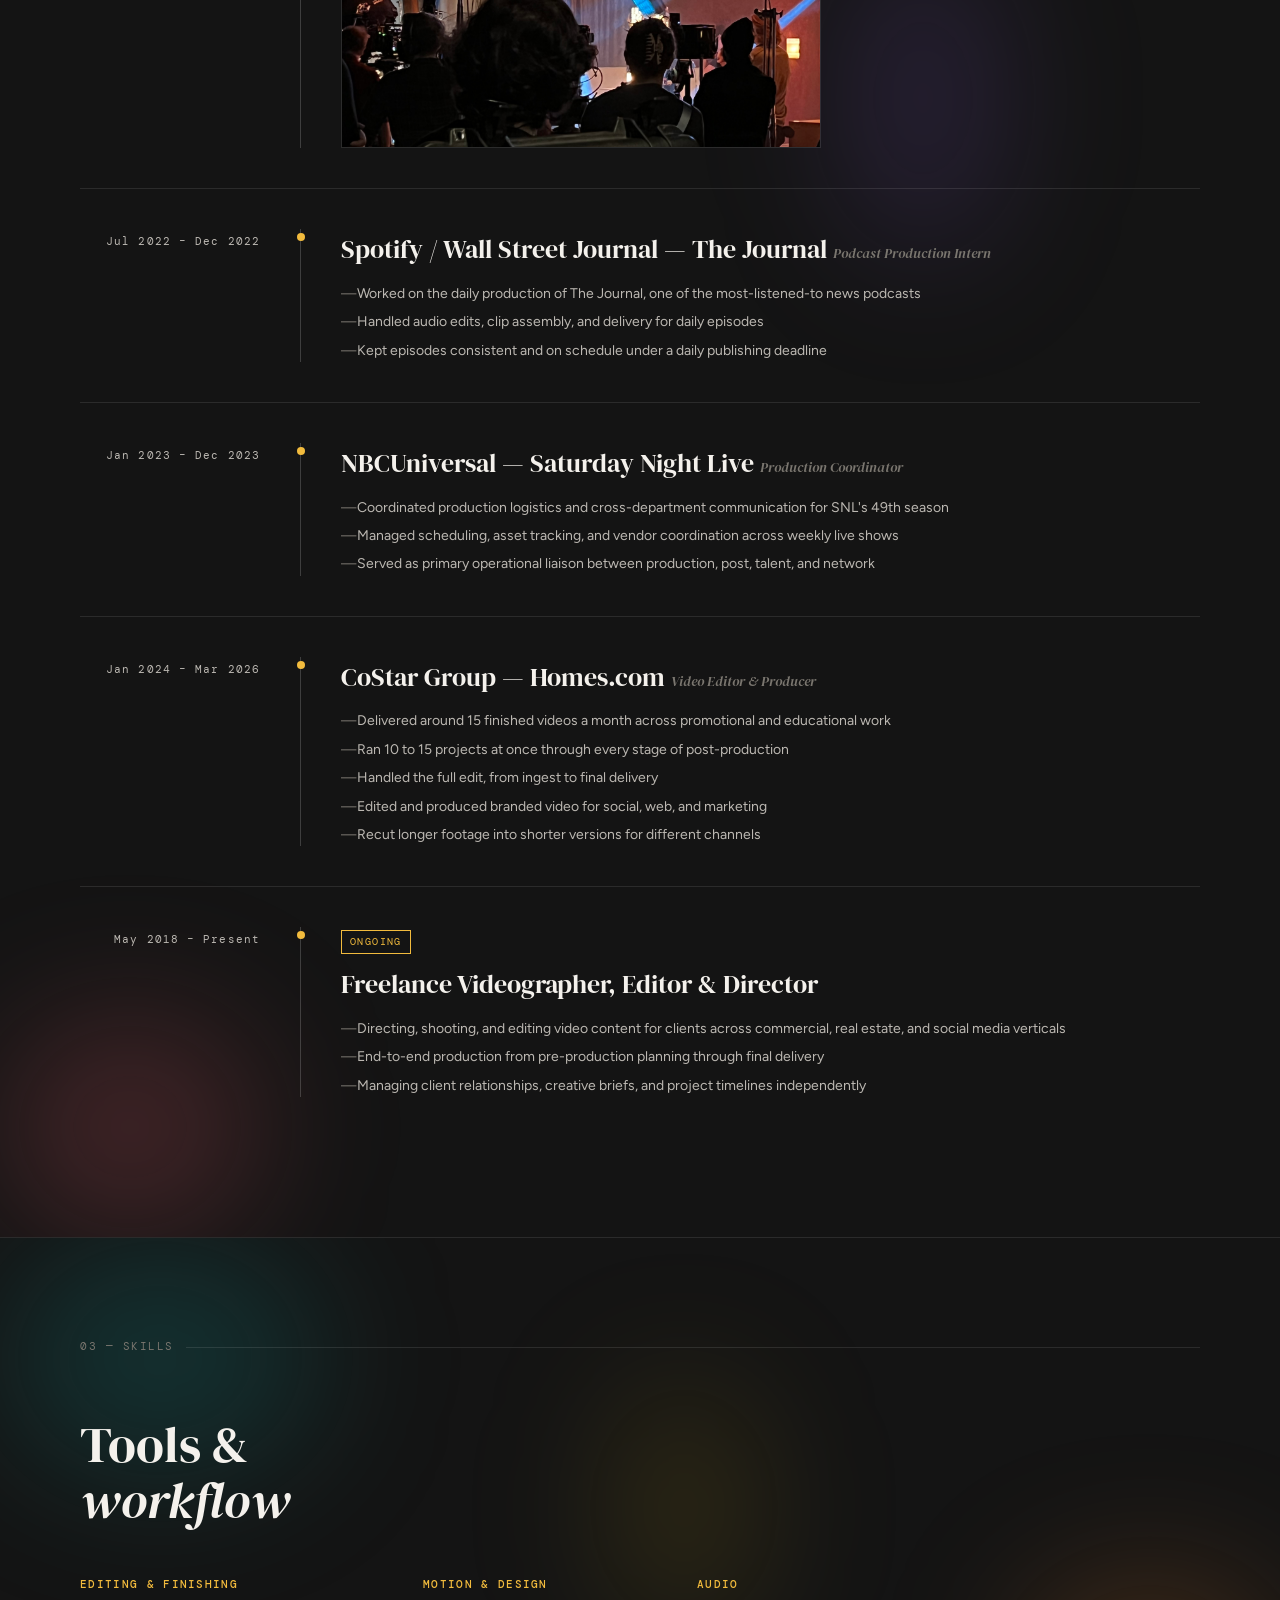
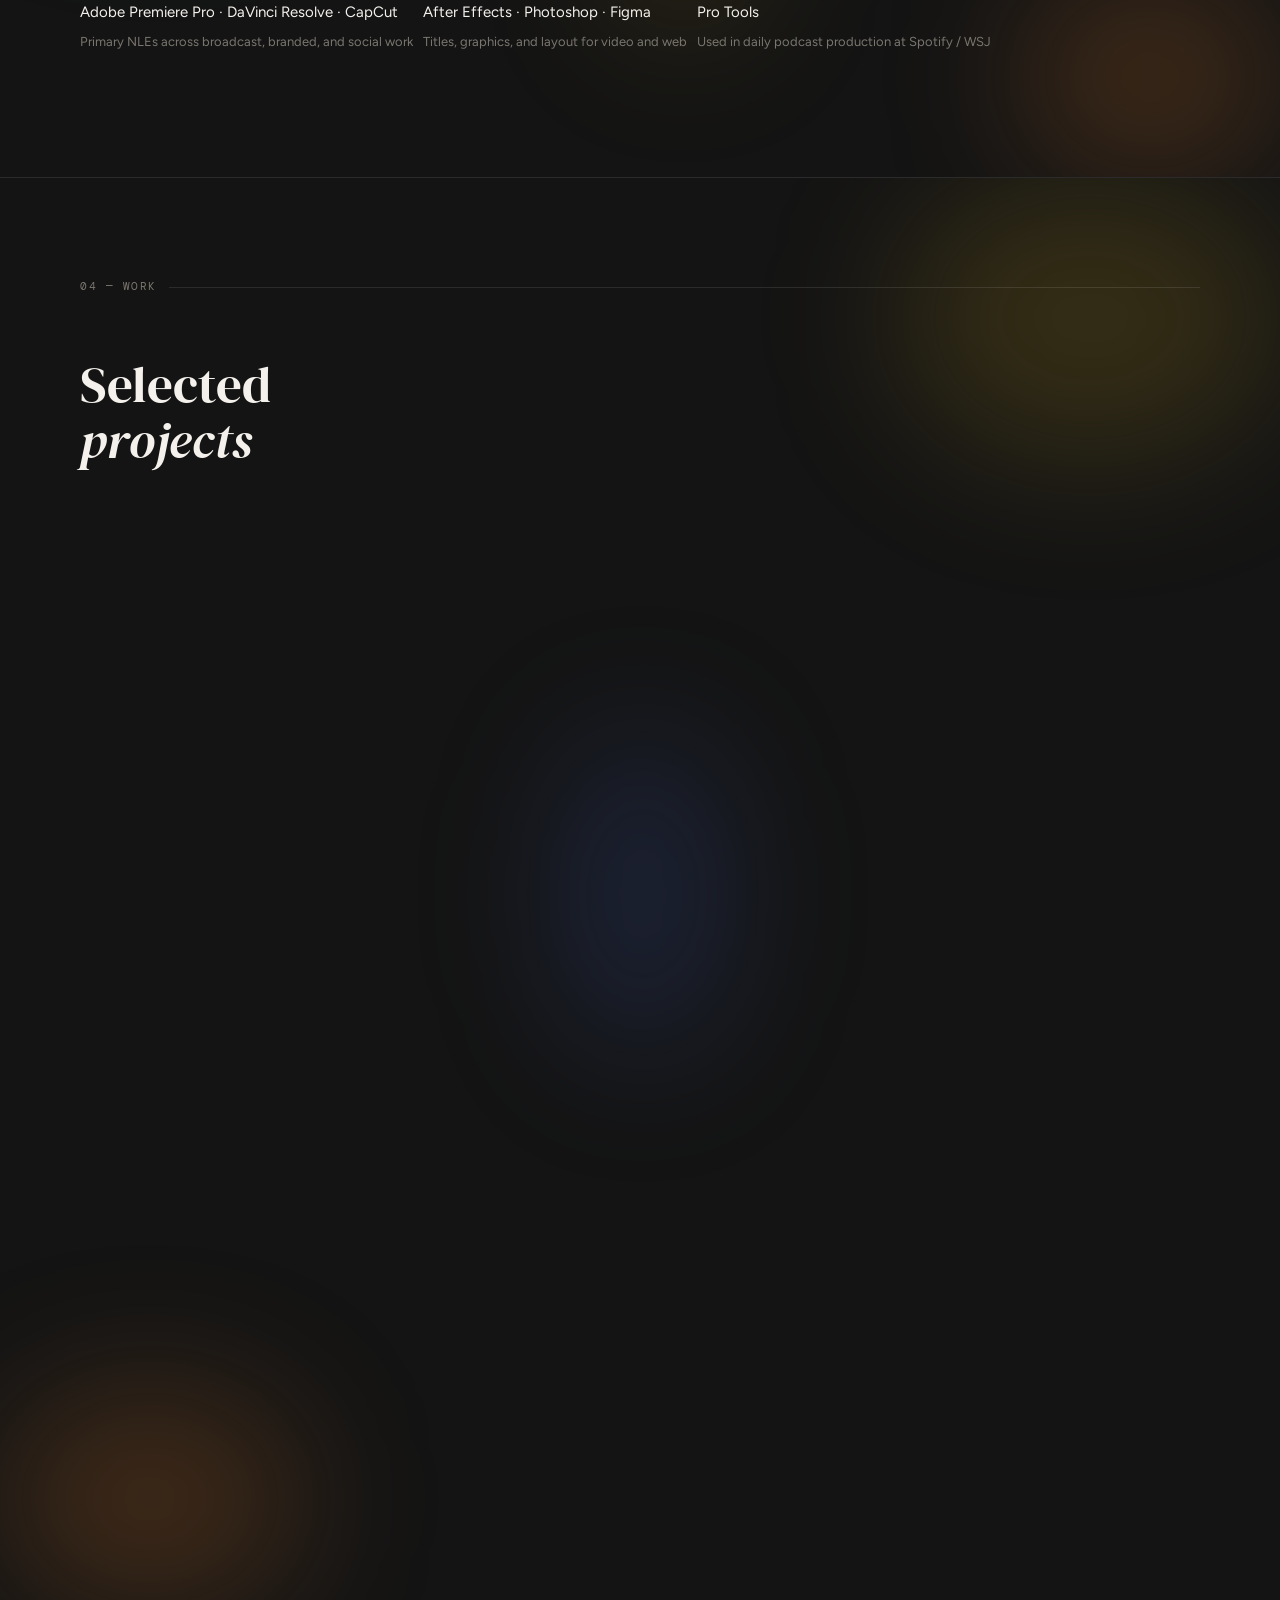
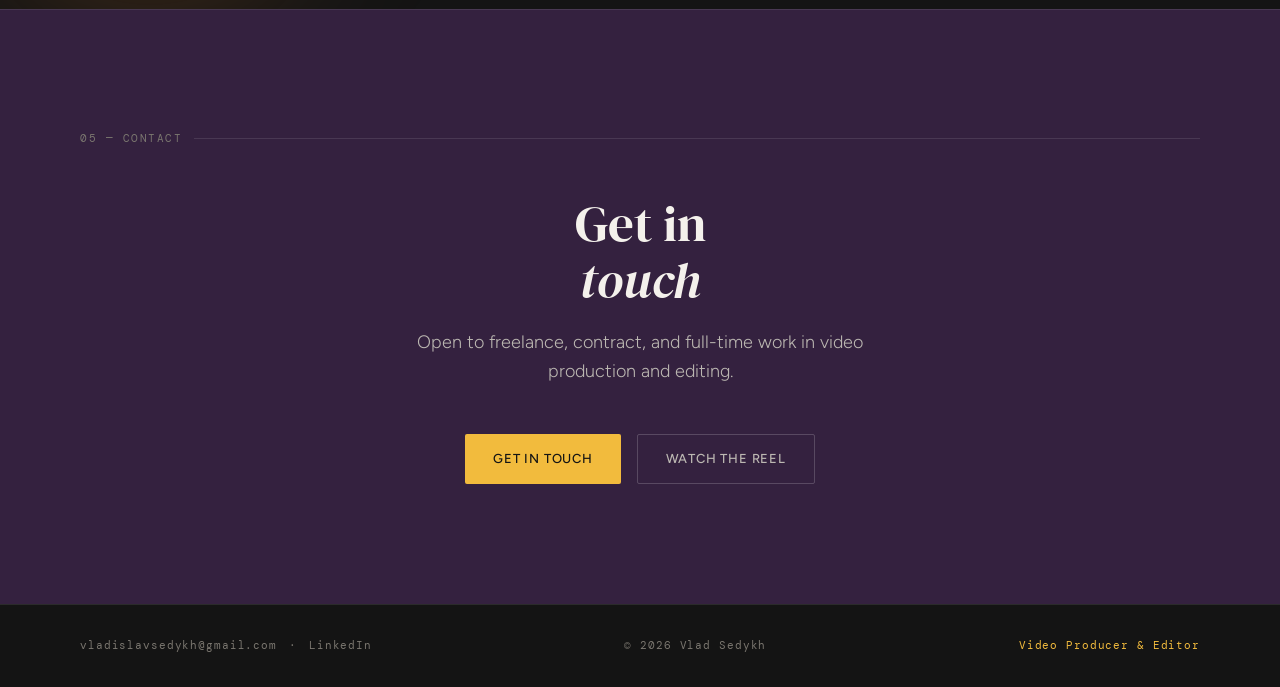
==== commit 346c4882: "Add interactive Social Pitch Deck page Adds social-pitch-deck.html, a Yummers concept deck rebuilt i" ====
--- a/index.html
+++ b/index.html
@@ -38,6 +38,7 @@
         <a href="homes-com.html">Homes.com</a>
         <a href="real-estate.html">Real Estate</a>
         <a href="social-media.html">Social Media</a>
+        <a href="social-pitch-deck.html">Social Pitch Deck</a>
       </div>
     </li>
     <li><a href="#skills">Skills</a></li>
@@ -314,6 +315,18 @@
         </div>
       </div>
     </a>
+    <a class="work-card" href="social-pitch-deck.html" data-transition="social-pitch-deck">
+      <div class="work-card-media">
+        <img class="work-card-poster" src="assets/work/social-pitch-deck/poster.jpg" alt="" width="1280" height="720" loading="lazy" decoding="async">
+        <div class="work-card-scrim" aria-hidden="true"></div>
+        <span class="work-card-num" aria-hidden="true">05</span>
+        <span class="work-card-view" aria-hidden="true">View deck →</span>
+        <div class="work-card-overlay">
+          <h3>Social Pitch Deck</h3>
+          <span class="work-card-role">Concept pitch · Two reel treatments · Interactive</span>
+        </div>
+      </div>
+    </a>
   </div>
 </section>
 
--- a/styles.css
+++ b/styles.css
@@ -944,6 +944,7 @@
 .reveal-stagger.visible > *:nth-child(2) { opacity:1; transform:none; transition-delay:0.1s; }
 .reveal-stagger.visible > *:nth-child(3) { opacity:1; transform:none; transition-delay:0.2s; }
 .reveal-stagger.visible > *:nth-child(4) { opacity:1; transform:none; transition-delay:0.3s; }
+.reveal-stagger.visible > *:nth-child(5) { opacity:1; transform:none; transition-delay:0.4s; }
 
 /* TIMELINE PULSE */
 @keyframes dotPulse {
@@ -1106,6 +1107,7 @@
 .work-card[data-transition="homes-com"] h3 { view-transition-name: card-title-homes; }
 .work-card[data-transition="real-estate"] h3 { view-transition-name: card-title-re; }
 .work-card[data-transition="social-media"] h3 { view-transition-name: card-title-sm; }
+.work-card[data-transition="social-pitch-deck"] h3 { view-transition-name: card-title-deck; }
 
 ::view-transition-group(*),
 ::view-transition-old(*),
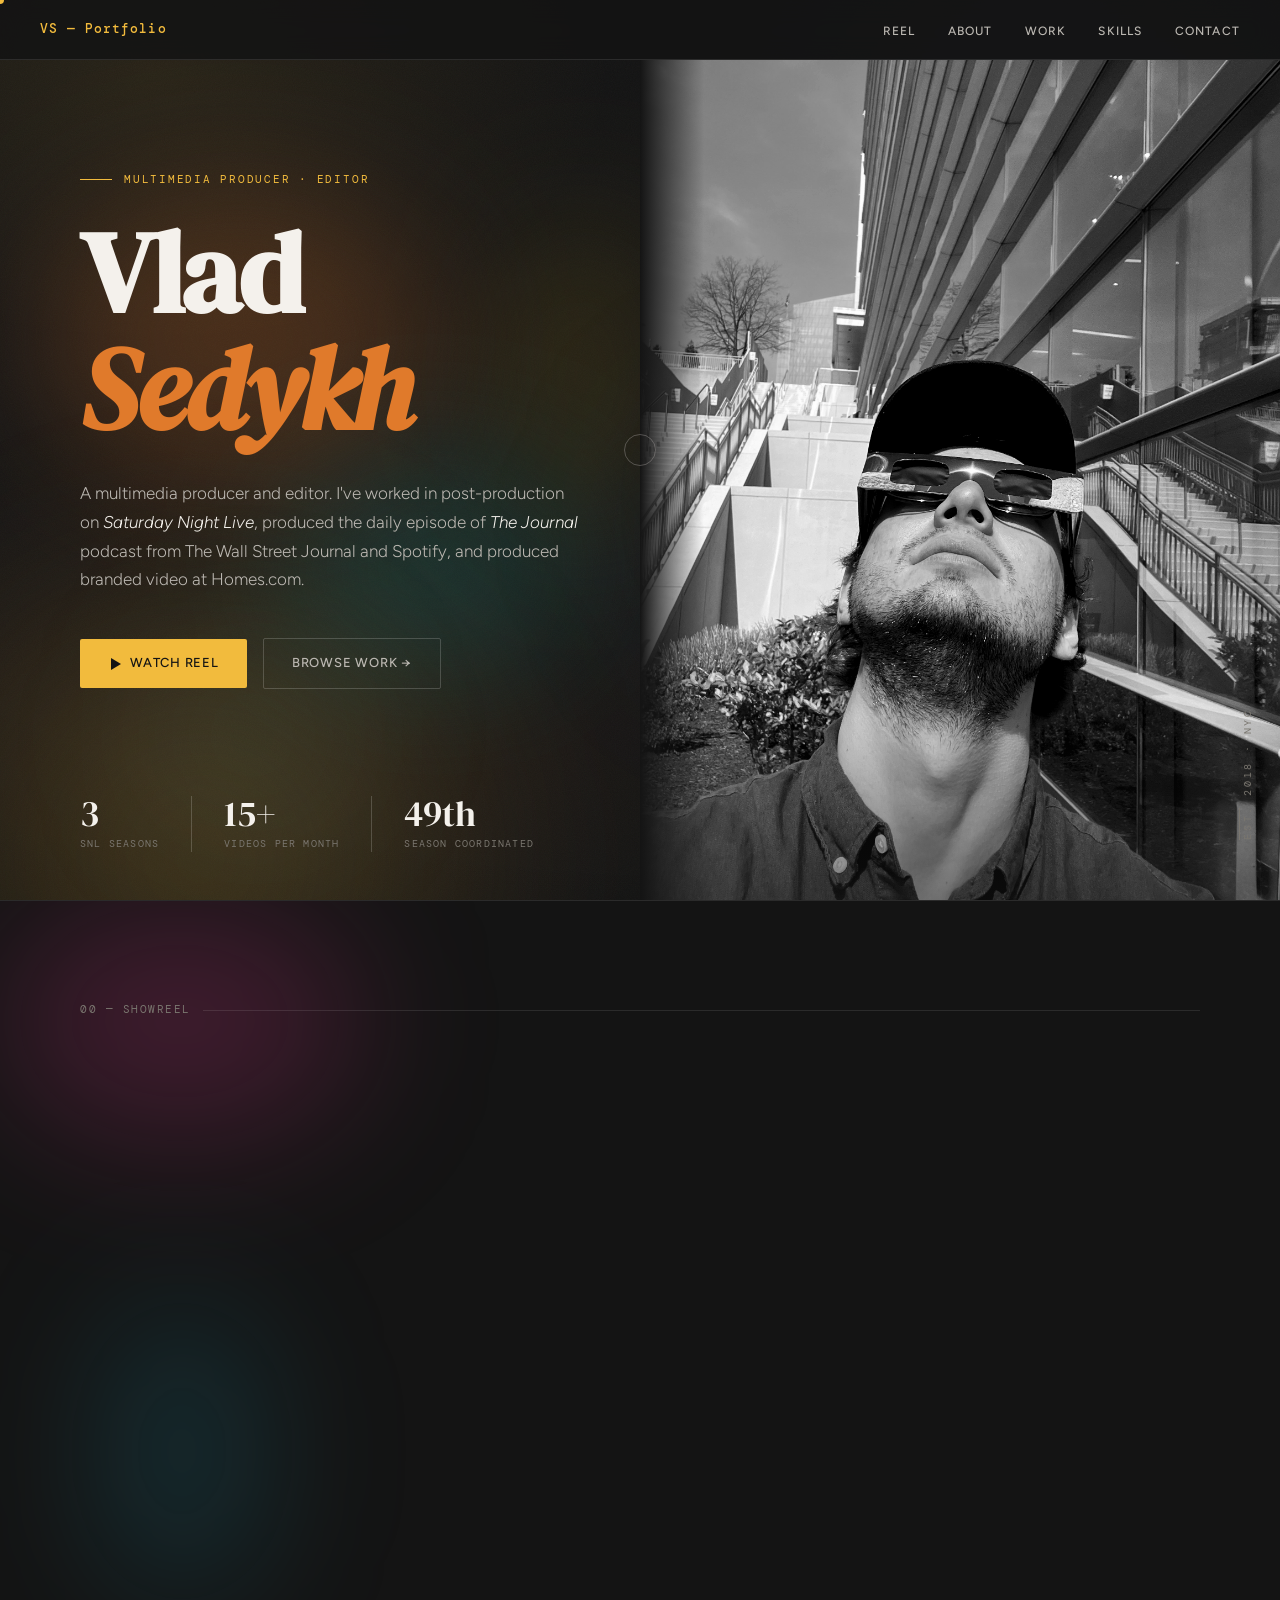
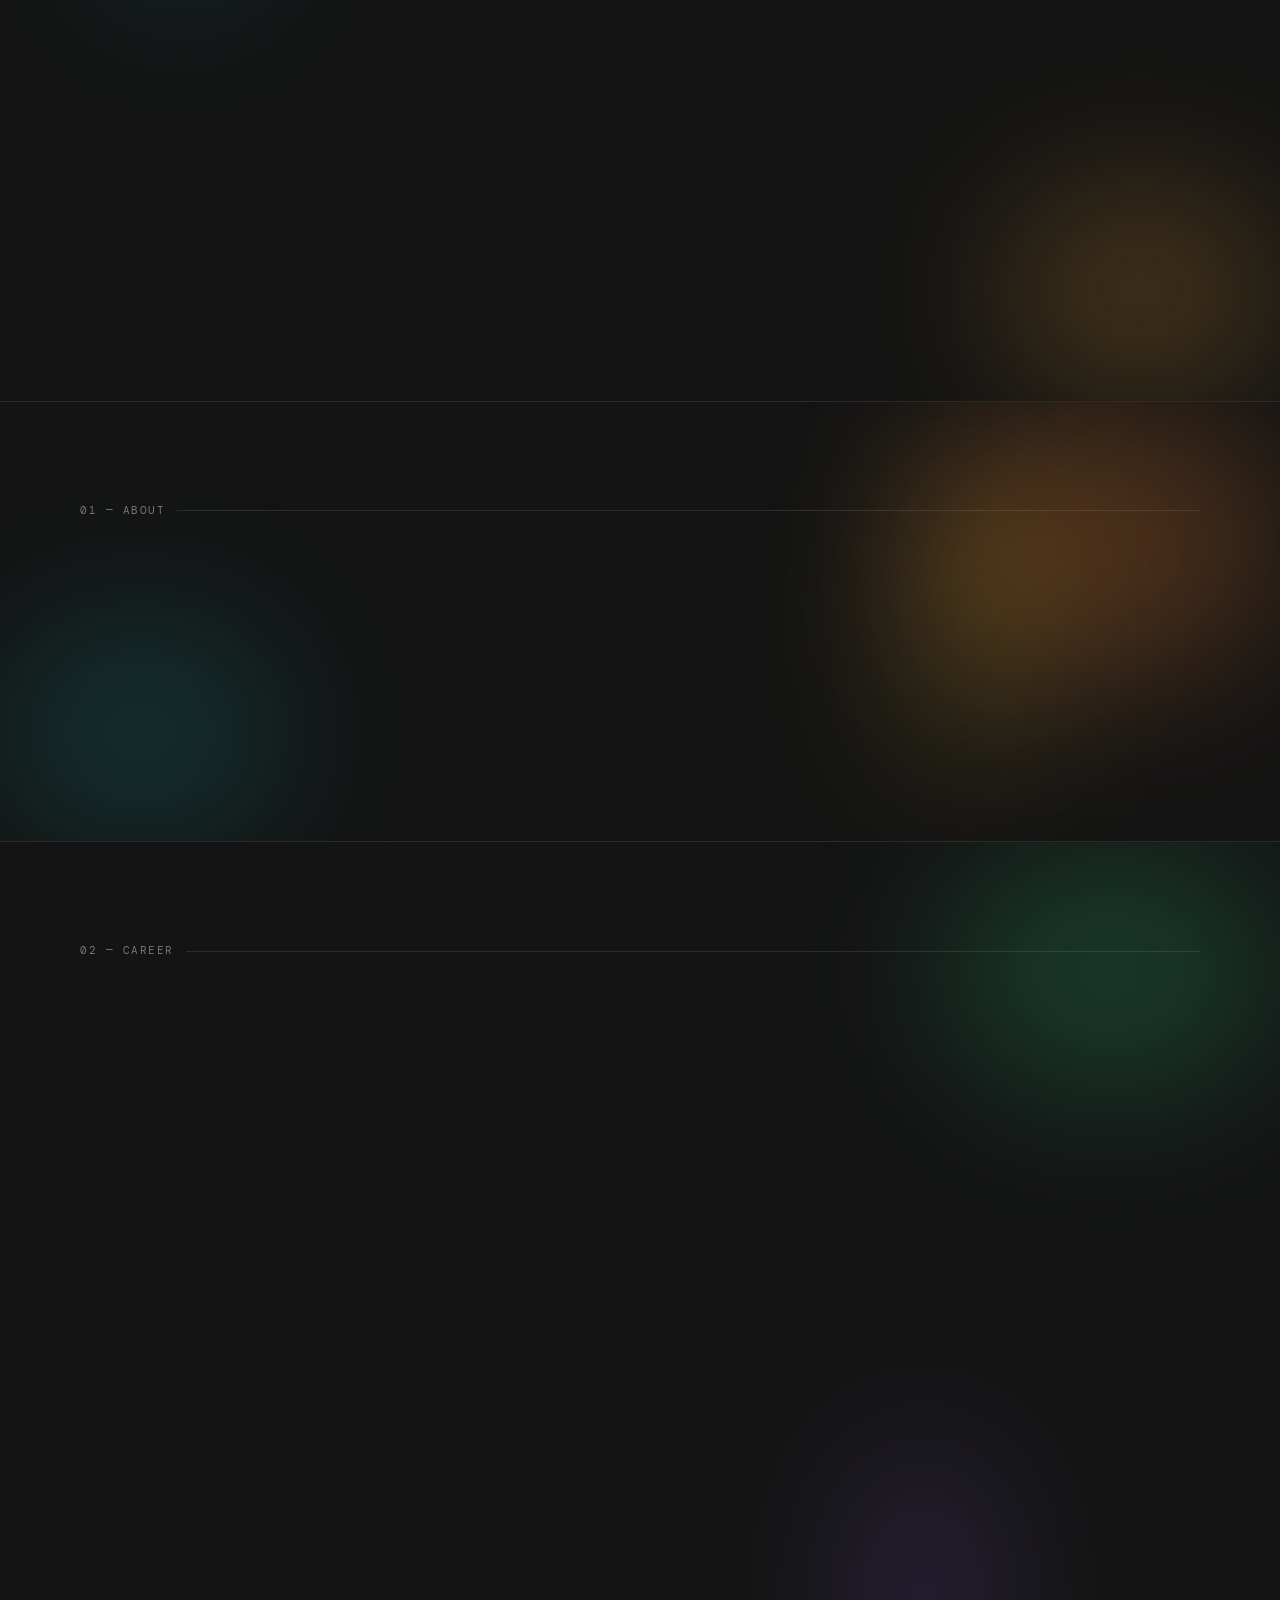
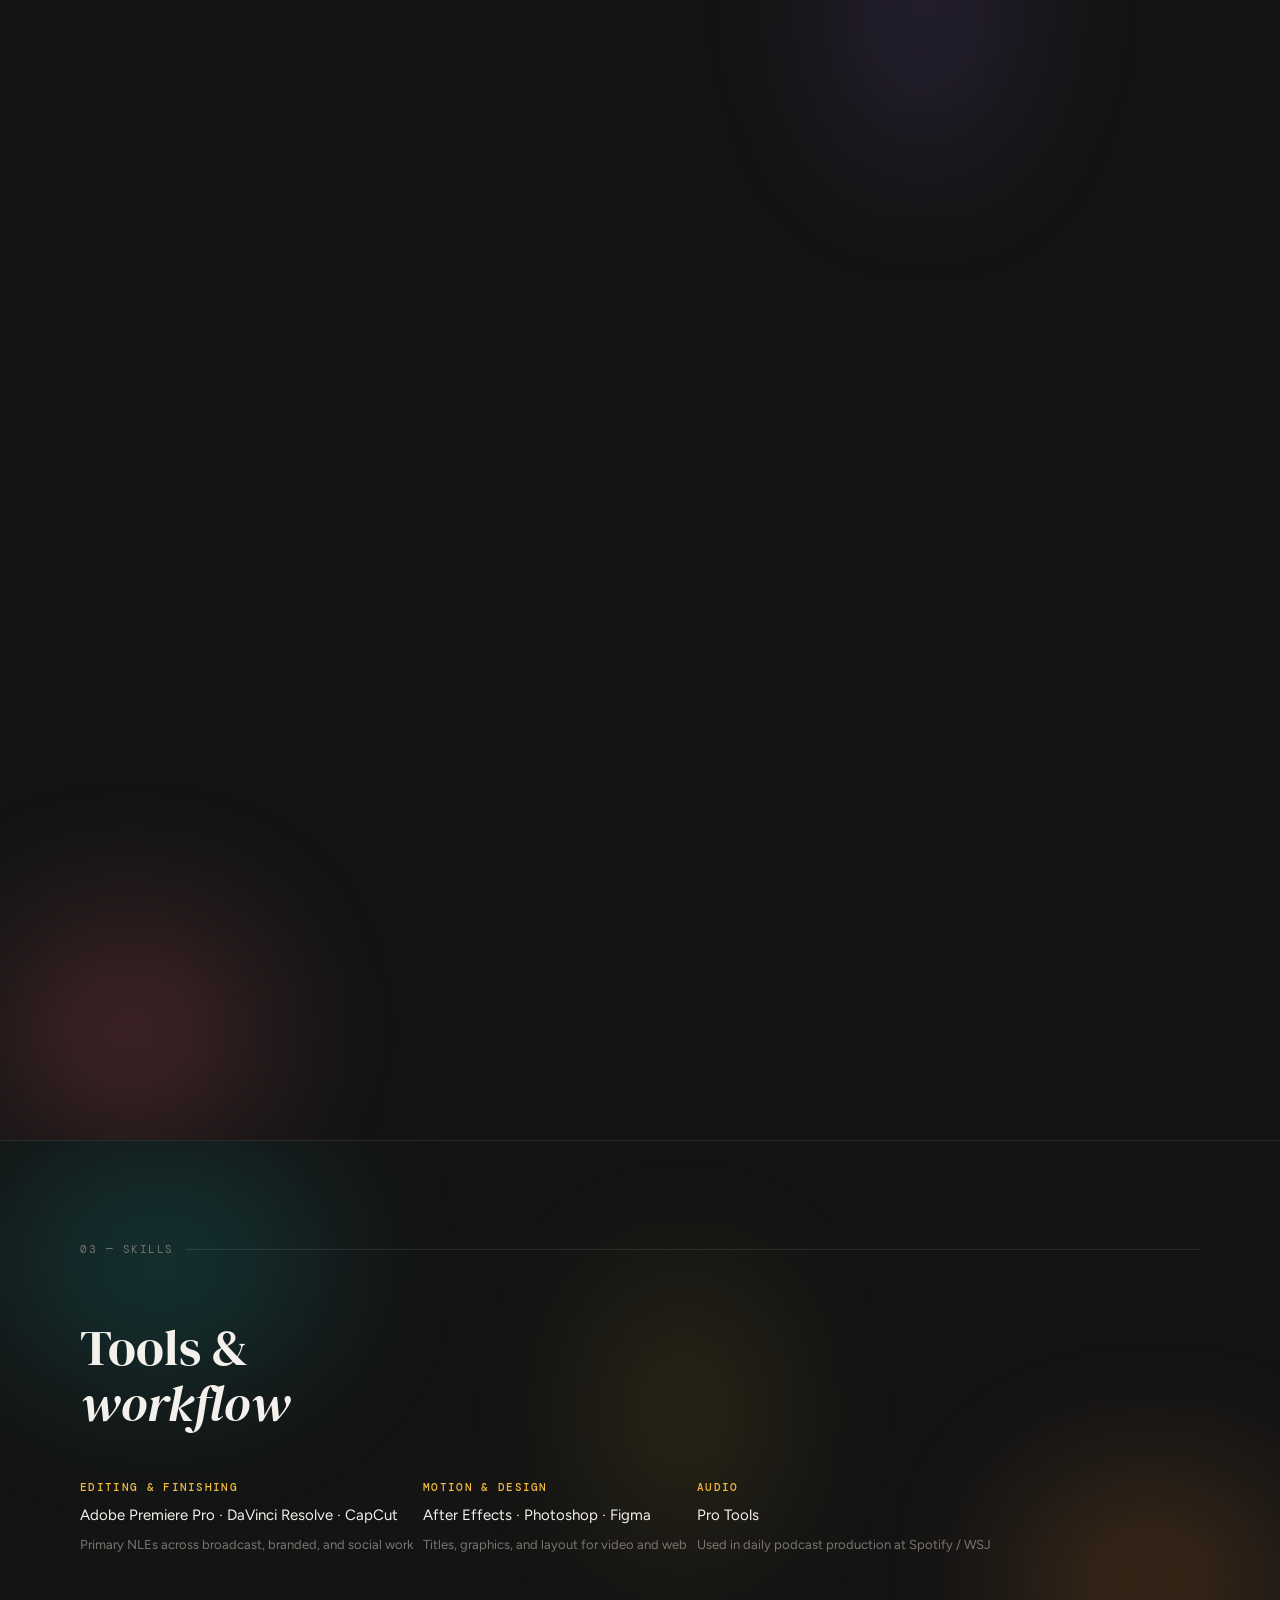
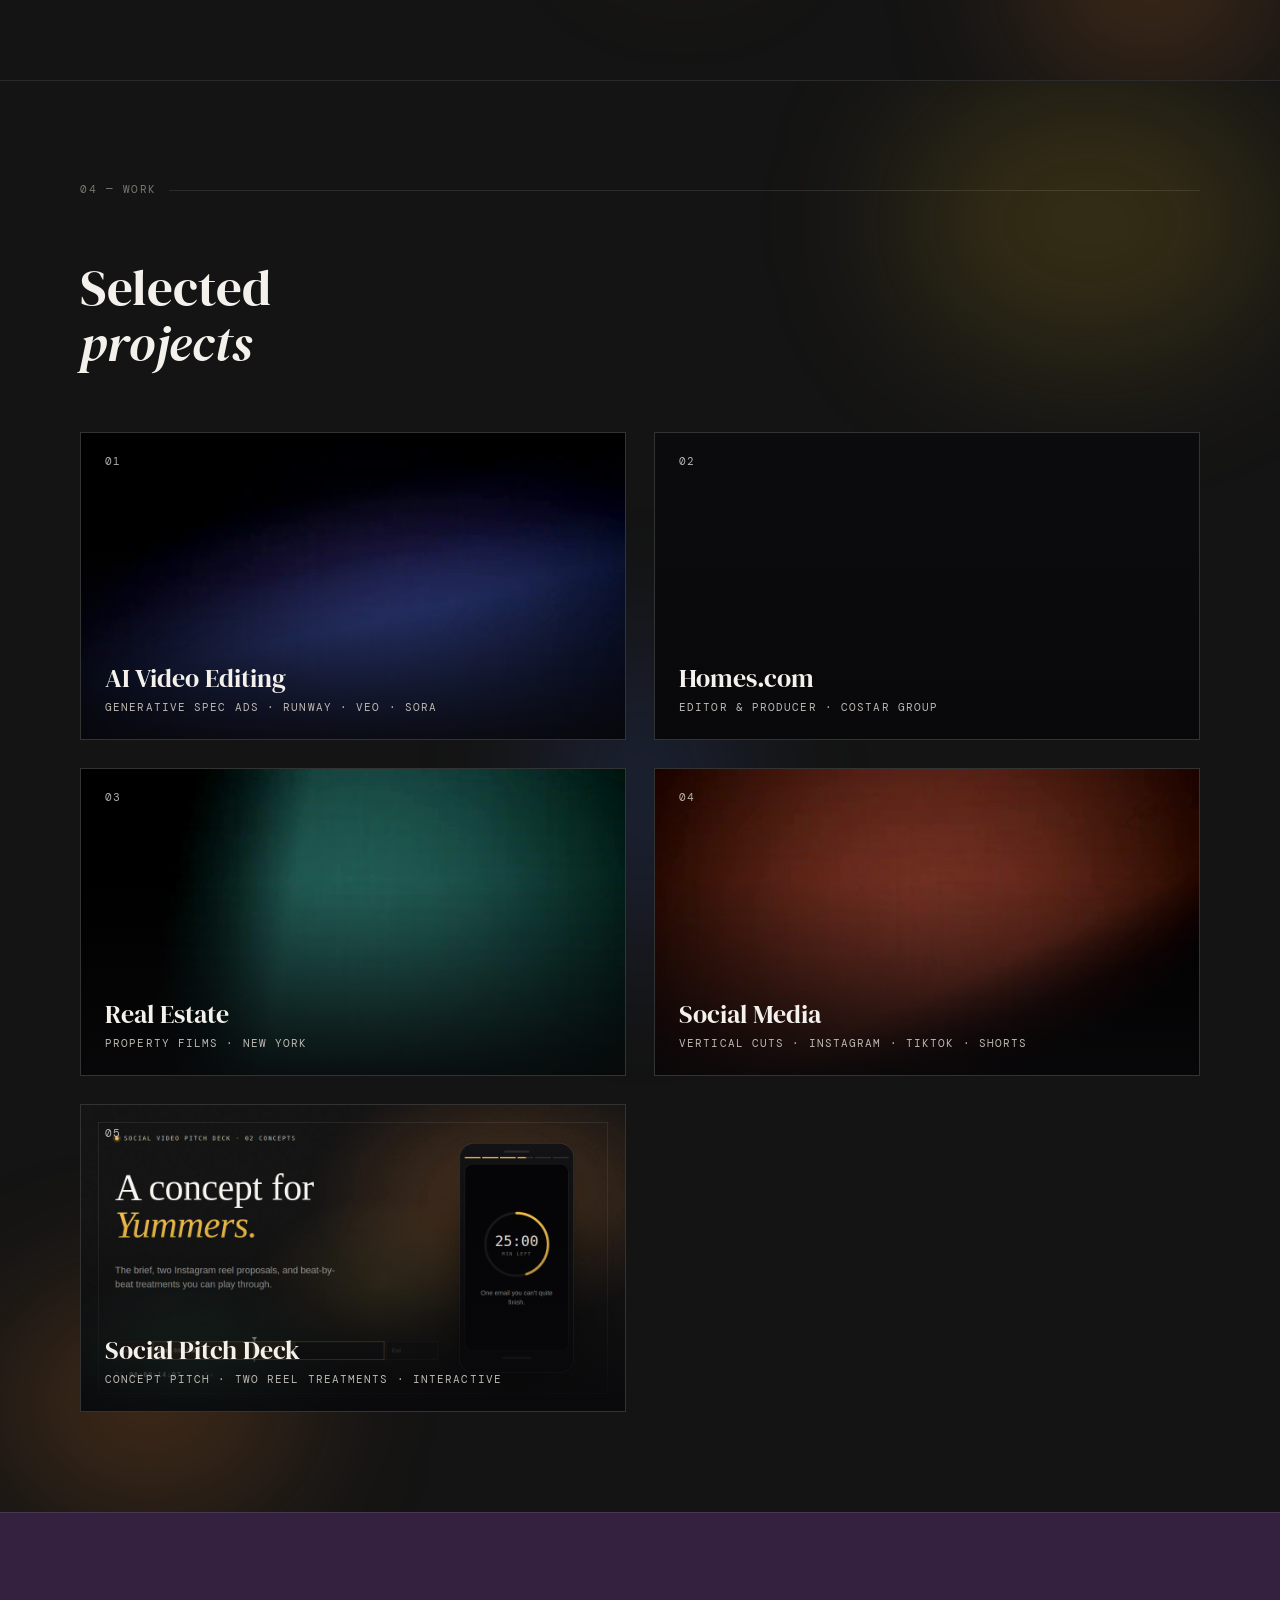
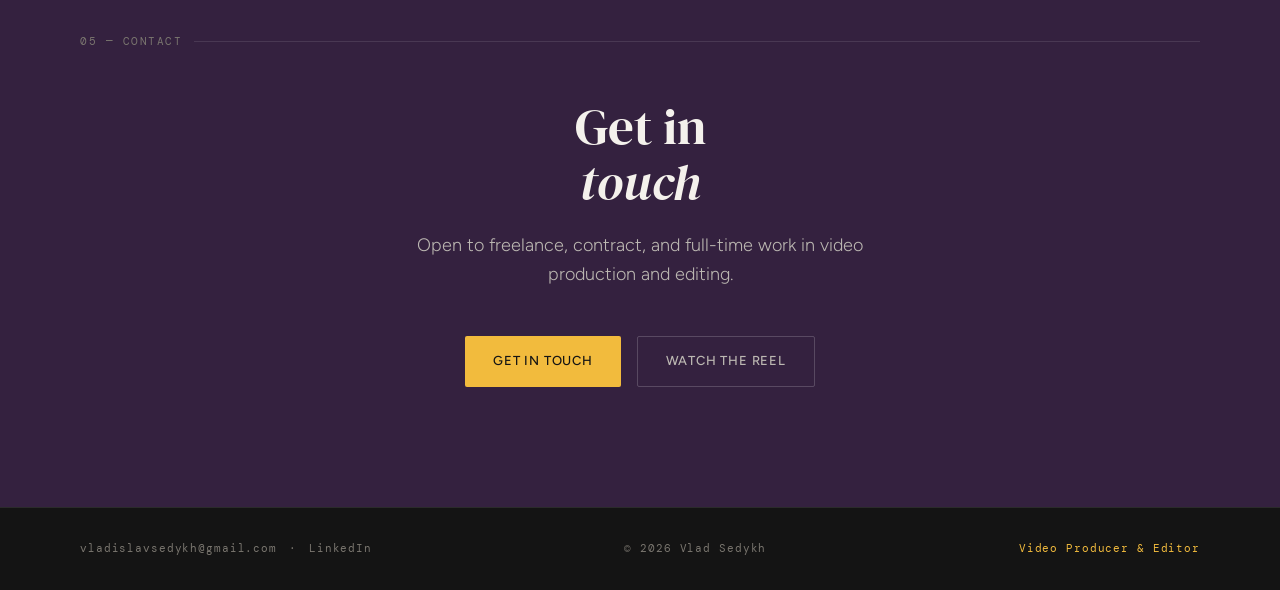
==== commit 6ce43f7b: "Trim bio copy and rephrase Spotify/WSJ role - Drop the "I stay involved from planning..." paragraph " ====
--- a/index.html
+++ b/index.html
@@ -63,7 +63,7 @@
     </div>
     <h1>Vlad<br><em>Sedykh</em></h1>
     <p class="hero-subtitle">
-      A multimedia producer and editor. I've worked in post-production on <em>Saturday Night Live</em>, cut daily episodes of <em>The Journal</em> for Spotify and The Wall Street Journal, and produced branded video at Homes.com &mdash; most recently around fifteen finished pieces a month. Open to freelance, contract, and full-time work.
+      A multimedia producer and editor. I've worked in post-production on <em>Saturday Night Live</em>, produced the daily episode of <em>The Journal</em> podcast from The Wall Street Journal and Spotify, and produced branded video at Homes.com.
     </p>
     <div class="hero-actions">
       <a class="btn-primary" href="#reel">
@@ -138,9 +138,7 @@
       <h2>The story<br><em>behind the cut</em></h2>
     </div>
     <div class="bio-text">
-      <p>I'm Vlad, a multimedia producer and editor. I've worked in post-production on <strong>Saturday Night Live</strong>, first as a Post-Production Assistant and later as a <strong>Production Coordinator</strong>. Before that I cut daily episodes of <em>The Journal</em> at Spotify and The Wall Street Journal, and more recently I've produced branded and editorial video at Homes.com.</p>
-      <br>
-      <p>I stay involved from planning through the final cut. I use AI tools where they genuinely save time, but the editing decisions stay mine.</p>
+      <p>I'm Vlad, a multimedia producer and editor. I've worked in post-production on <strong>Saturday Night Live</strong>, first as a Post-Production Assistant and later as a <strong>Production Coordinator</strong>. Before that I produced the daily episode of <em>The Journal</em> podcast from The Wall Street Journal and Spotify, and more recently I've produced branded and editorial video at Homes.com.</p>
     </div>
   </div>
 </section>
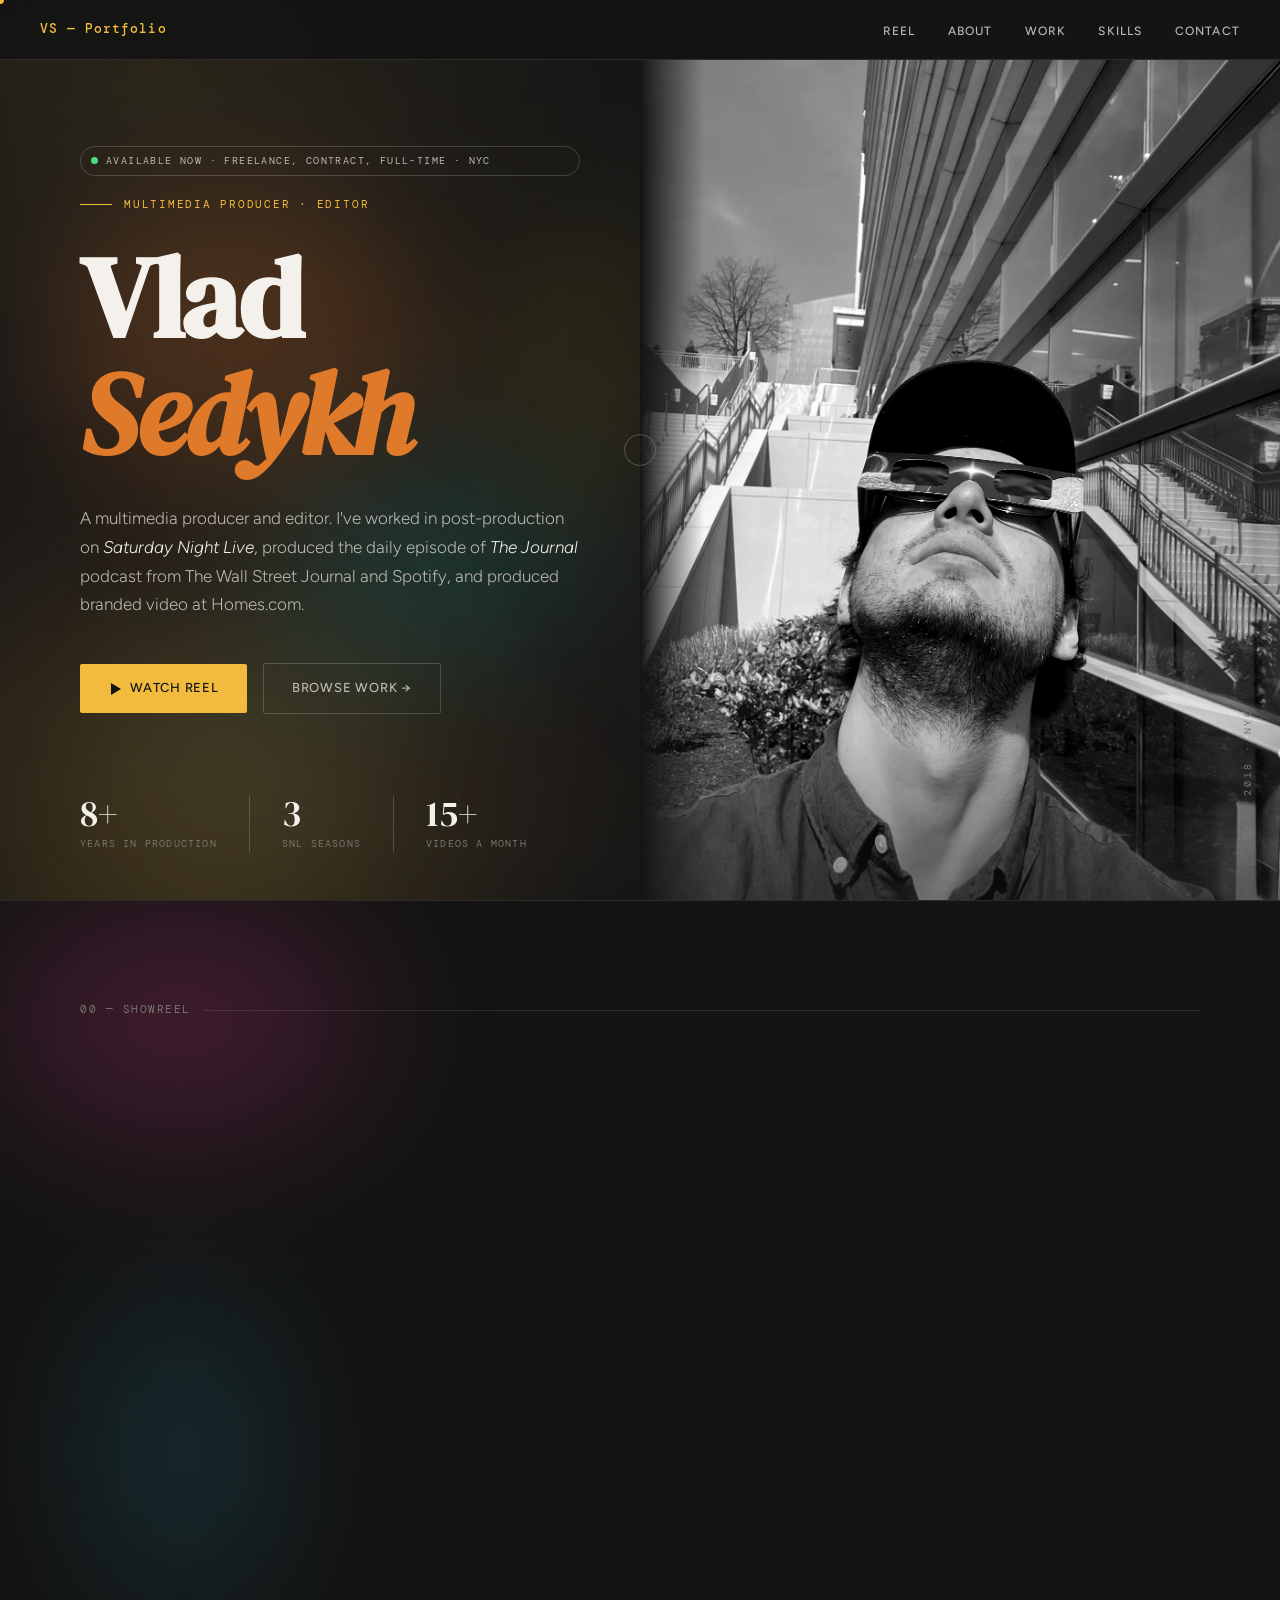
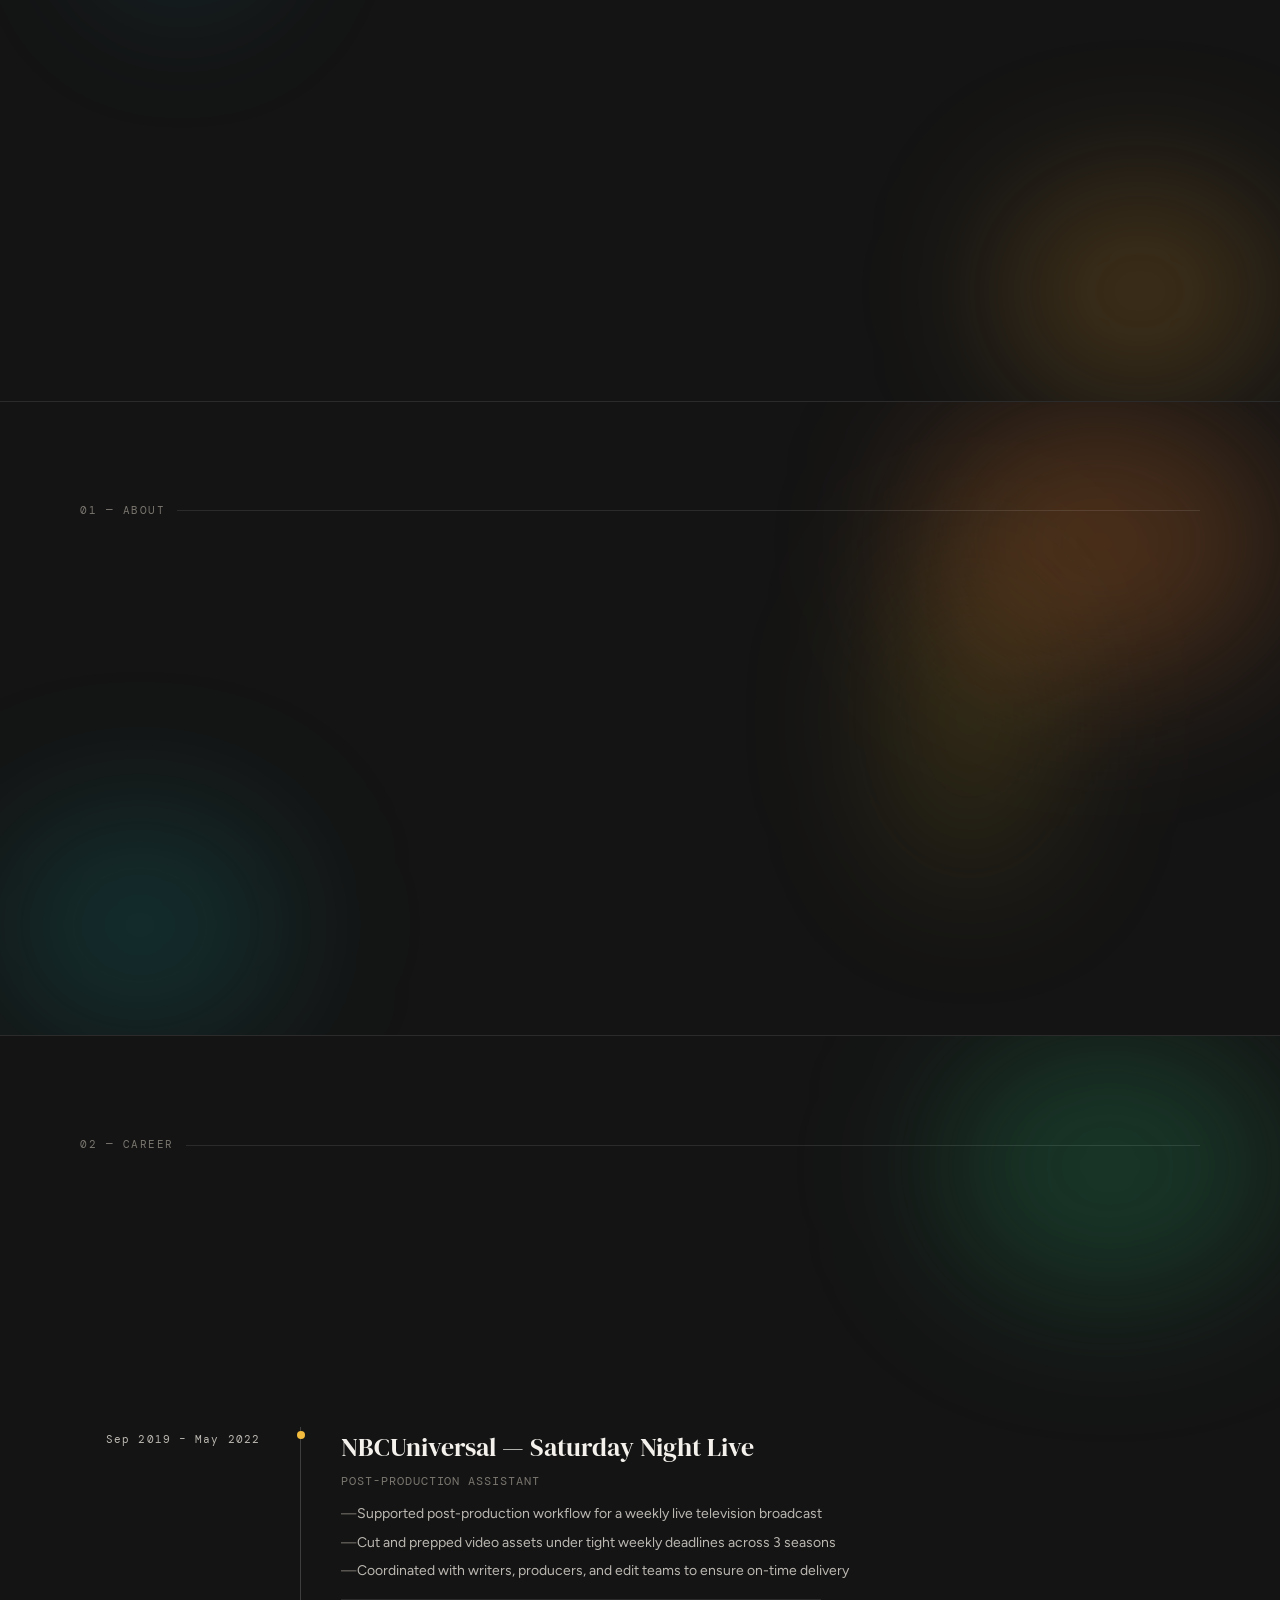
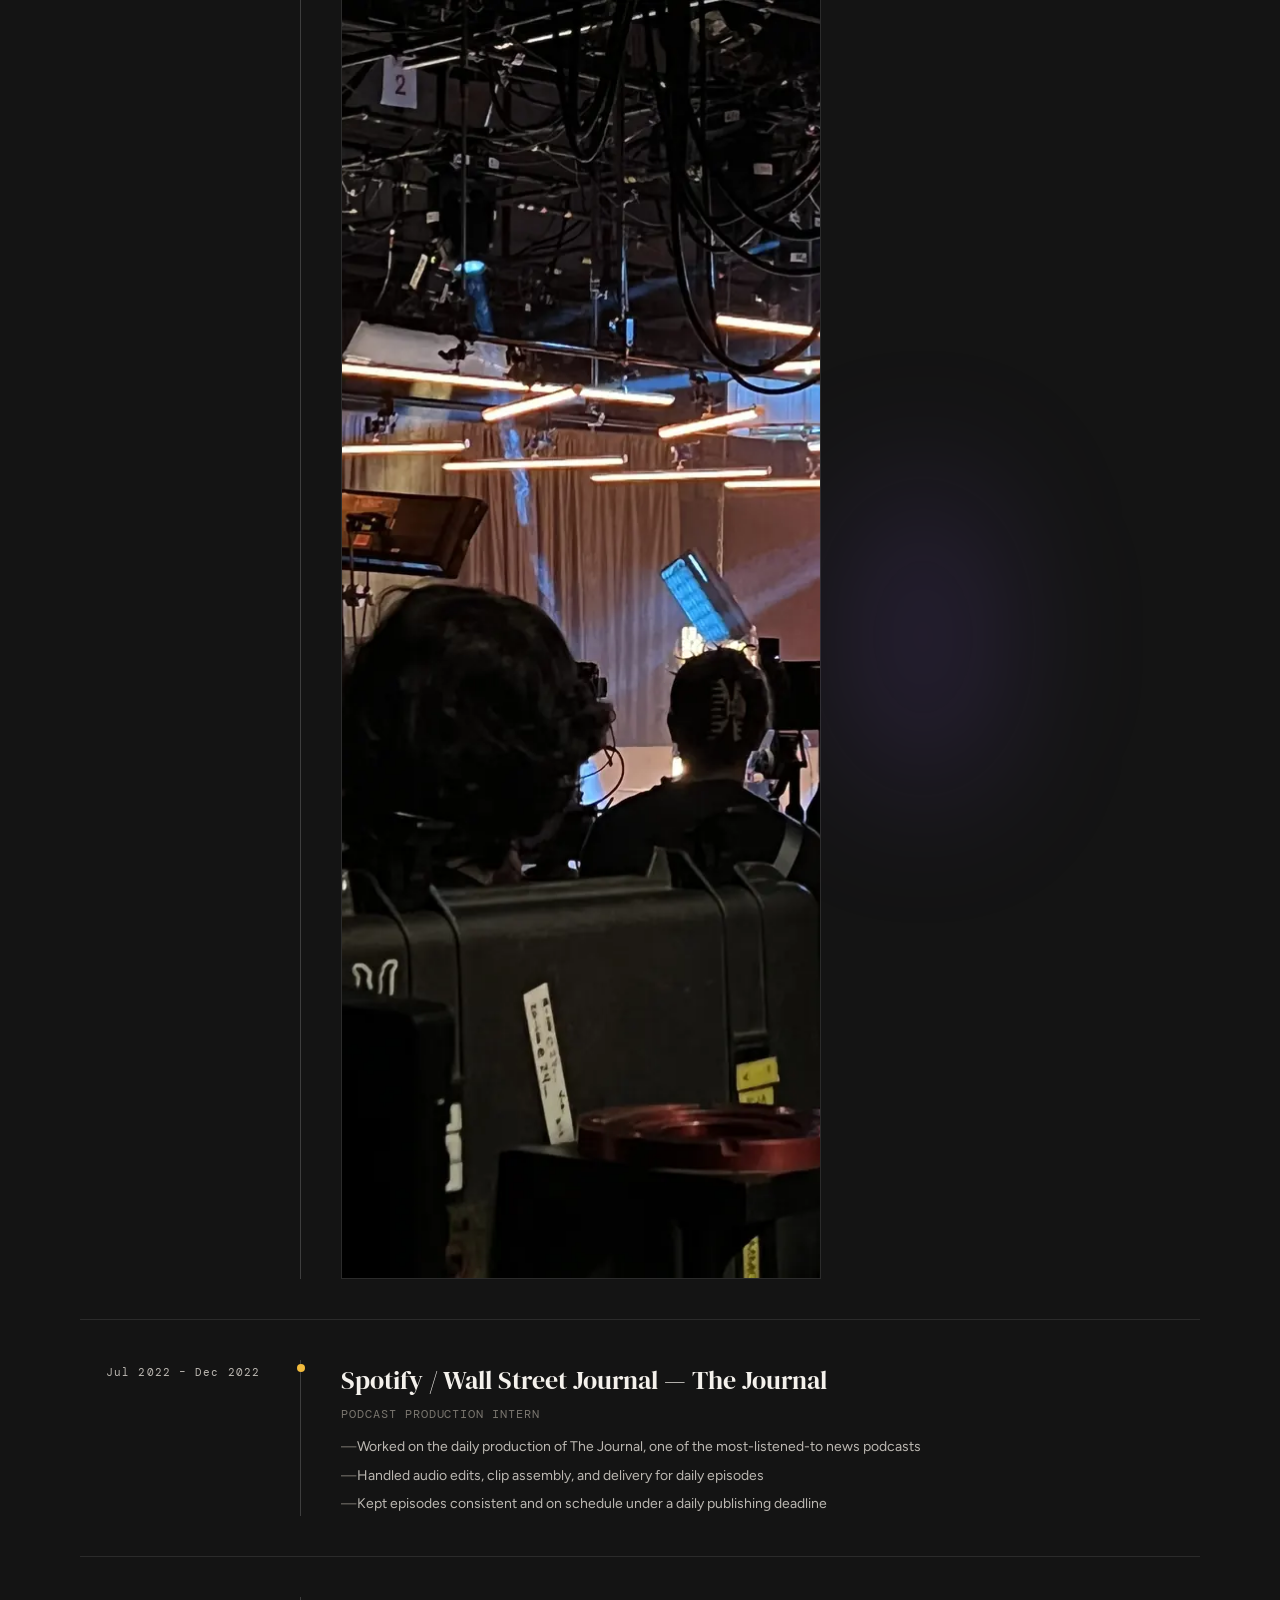
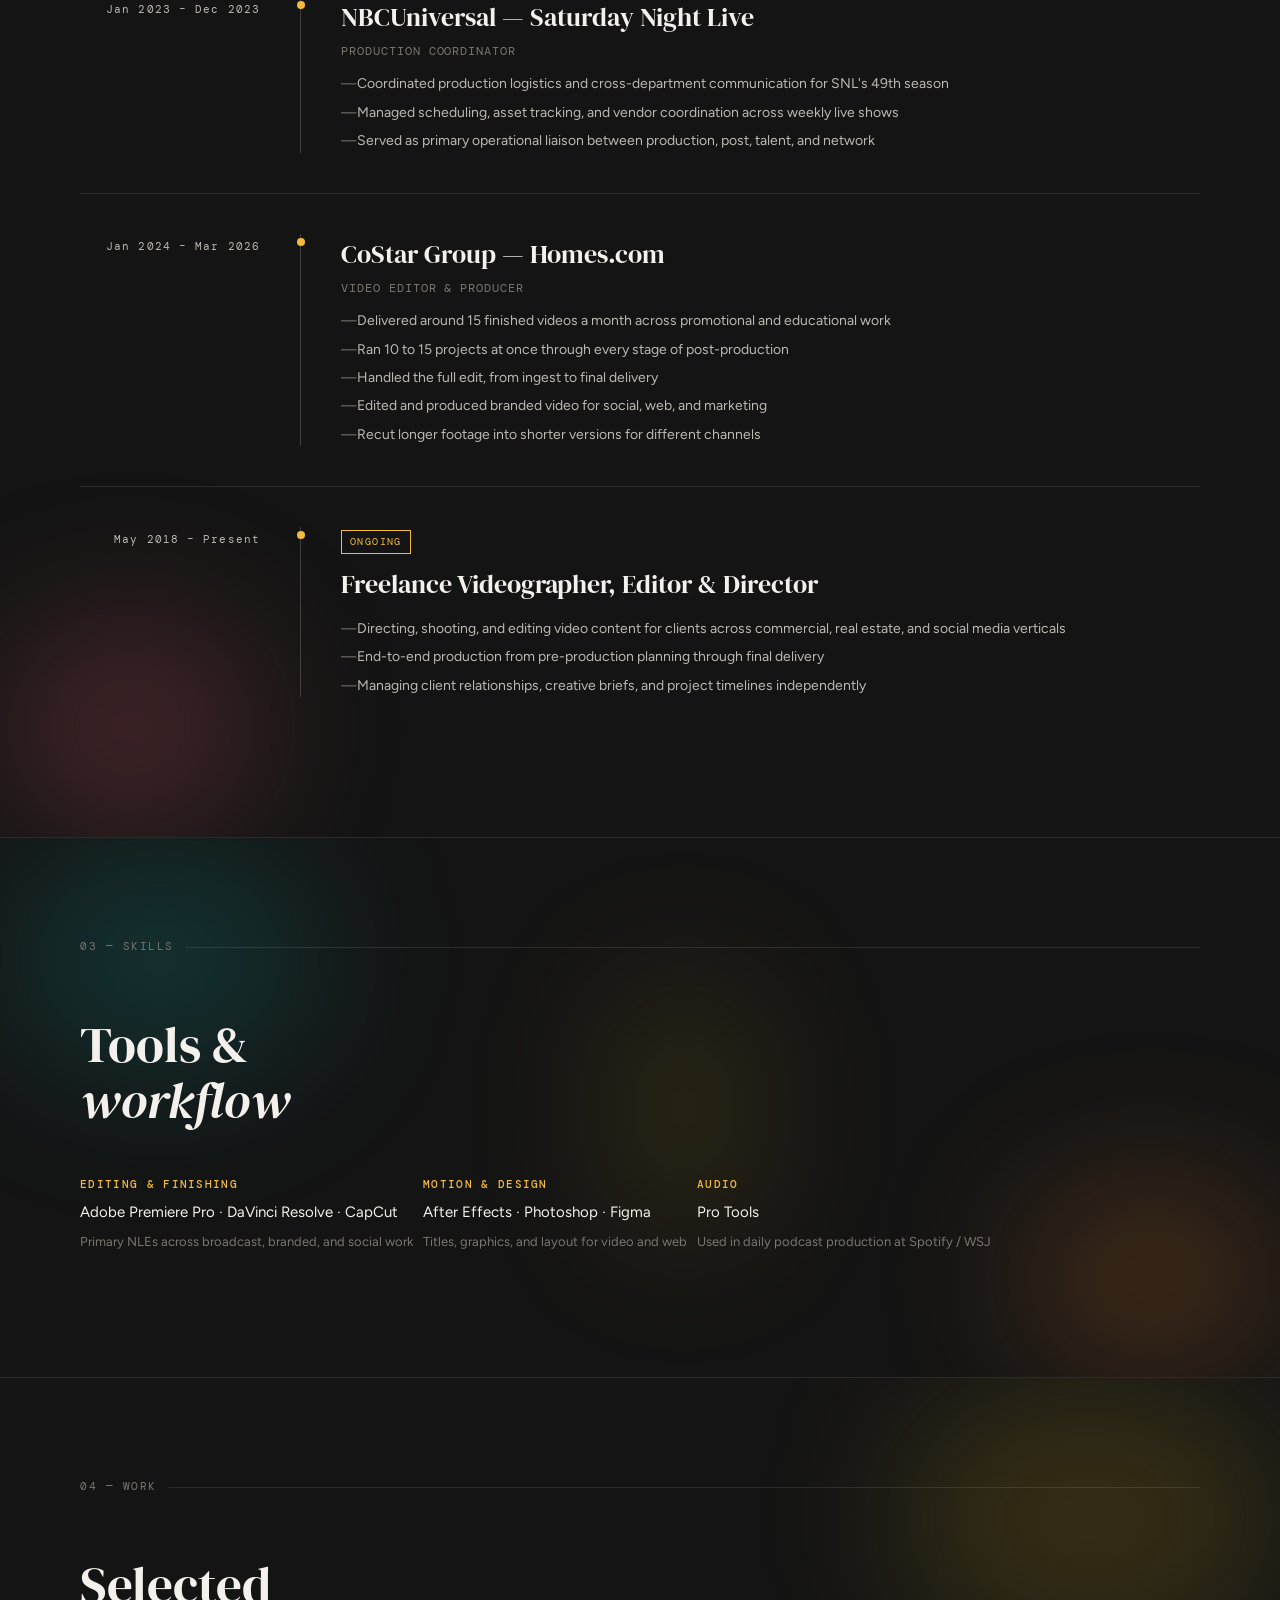
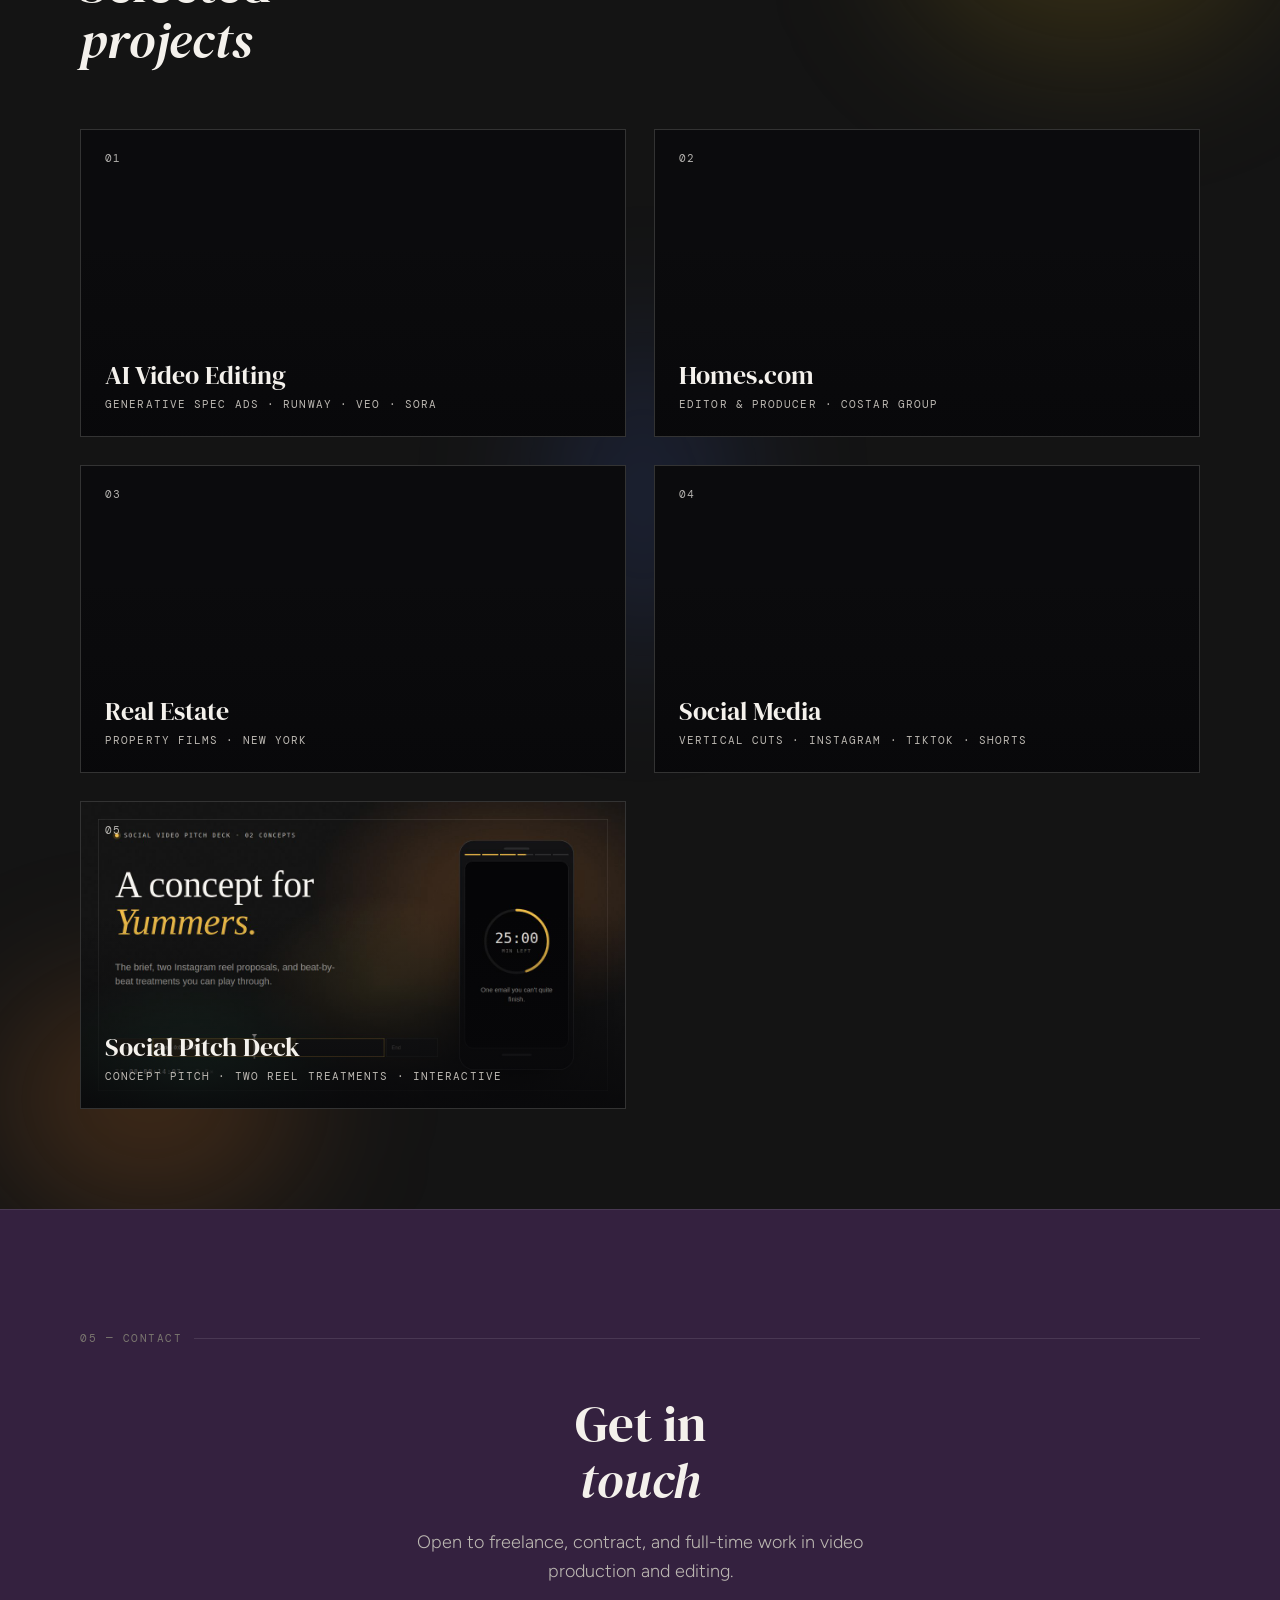
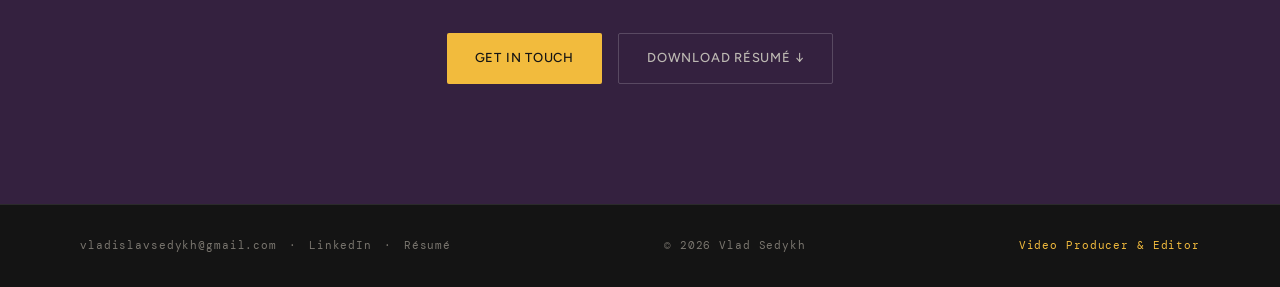
==== commit 24535c4b: "Site-wide polish: mobile nav, shared base.css, SEO/share assets, perf, a11y, content Broken things f" ====
--- a/index.html
+++ b/index.html
@@ -10,13 +10,25 @@
 <meta property="og:title" content="Vlad Sedykh | Video Producer & Editor">
 <meta property="og:description" content="Video producer and editor. Post-production credits at Saturday Night Live, Spotify/WSJ, and Homes.com. Available for freelance, contract, and full-time work.">
 <meta property="og:image" content="https://vladesque.github.io/port/og-image.jpg">
-<meta property="og:url" content="https://vladesque.github.io/port/index.html">
+<meta property="og:url" content="https://vladesque.github.io/port/">
 <meta name="twitter:card" content="summary_large_image">
-<link rel="icon" type="image/png" href="favicon.png">
+<link rel="canonical" href="https://vladesque.github.io/port/">
+<meta property="og:site_name" content="Vlad Sedykh — Portfolio">
+<meta property="og:image:width" content="1200">
+<meta property="og:image:height" content="630">
+<meta property="og:image:alt" content="Vlad Sedykh — Multimedia Producer &amp; Editor">
+<meta name="twitter:image" content="https://vladesque.github.io/port/og-image.jpg">
+<link rel="icon" href="favicon.svg" type="image/svg+xml">
+<link rel="icon" href="favicon.png" type="image/png" sizes="64x64">
+<link rel="apple-touch-icon" href="apple-touch-icon.png">
+<link rel="preconnect" href="https://fonts.googleapis.com">
+<link rel="preconnect" href="https://fonts.gstatic.com" crossorigin>
 <link href="https://fonts.googleapis.com/css2?family=DM+Serif+Display:ital@0;1&family=DM+Mono:wght@400;500&family=Figtree:wght@300;400;500;600&display=swap" rel="stylesheet">
+<link rel="stylesheet" href="base.css">
 <link rel="stylesheet" href="styles.css">
 </head>
 <body data-page="home">
+<a class="skip-link" href="#main">Skip to content</a>
 
 <div class="ambient" aria-hidden="true">
   <div class="ambient-shape ambient-shape-1"></div>
@@ -26,9 +38,12 @@
 <div class="ambient-grain" aria-hidden="true"></div>
 
 <!-- NAV -->
-<nav>
-  <a class="nav-logo" href="#">VS — Portfolio</a>
-  <ul class="nav-links">
+<nav class="site-nav" aria-label="Primary">
+  <a class="nav-logo" href="index.html">VS — Portfolio</a>
+  <button class="nav-toggle" type="button" aria-controls="nav-menu" aria-expanded="false" aria-label="Open menu">
+    <span></span><span></span><span></span>
+  </button>
+  <ul class="nav-links" id="nav-menu">
     <li><a href="#reel">Reel</a></li>
     <li><a href="#bio">About</a></li>
     <li class="nav-dropdown">
@@ -46,6 +61,7 @@
   </ul>
 </nav>
 
+<main id="main">
 <!-- HERO -->
 <div class="hero">
   <div class="hero-orb hero-orb-1"></div>
@@ -57,6 +73,7 @@
   <div class="hero-grain"></div>
   <div class="hero-vertical-label" aria-hidden="true">EST. 2018 · NYC</div>
   <div class="hero-left">
+    <span class="hero-status"><span class="hero-status-dot" aria-hidden="true"></span>Available now · Freelance, contract, full-time · NYC</span>
     <div class="hero-eyebrow">
       <div class="eyebrow-line"></div>
       <span class="eyebrow-text">Multimedia Producer · Editor</span>
@@ -75,22 +92,25 @@
   </div>
   <div class="hero-right">
     <div class="hero-img-wrap">
-      <img src="./Vlad.jpg" alt="Black-and-white portrait of Vlad Sedykh wearing a cap and sunglasses, photographed outside a modern building" />
+      <picture>
+        <source srcset="assets/img/vlad-hero.webp" type="image/webp">
+        <img src="assets/img/vlad-hero.jpg" width="1400" height="1867" fetchpriority="high" decoding="async" alt="Black-and-white portrait of Vlad Sedykh wearing a cap and sunglasses, photographed outside a modern building">
+      </picture>
       <div class="hero-img-overlay"></div>
     </div>
   </div>
   <div class="hero-stats">
+    <div class="stat">
+      <span class="stat-num">8+</span>
+      <span class="stat-label">Years in Production</span>
+    </div>
     <div class="stat">
       <span class="stat-num">3</span>
       <span class="stat-label">SNL Seasons</span>
     </div>
     <div class="stat">
       <span class="stat-num">15+</span>
-      <span class="stat-label">Videos per Month</span>
-    </div>
-    <div class="stat">
-      <span class="stat-num">49th</span>
-      <span class="stat-label">Season Coordinated</span>
+      <span class="stat-label">Videos a Month</span>
     </div>
   </div>
 </div>
@@ -111,7 +131,8 @@
       <span class="reel-bar-meta">2025 · 16:9 · ~01:30</span>
     </div>
     <div class="reel-wrapper">
-      <iframe
+      <iframe loading="lazy"
+        title="Vlad Sedykh — 2025 showreel"
         src="https://player.vimeo.com/video/1068709745?autoplay=0&title=0&byline=0&portrait=0"
         width="100%"
         frameborder="0"
@@ -139,6 +160,7 @@
     </div>
     <div class="bio-text">
       <p>I'm Vlad, a multimedia producer and editor. I've worked in post-production on <strong>Saturday Night Live</strong>, first as a Post-Production Assistant and later as a <strong>Production Coordinator</strong>. Before that I produced the daily episode of <em>The Journal</em> podcast from The Wall Street Journal and Spotify, and more recently I've produced branded and editorial video at Homes.com.</p>
+      <p>Most of my work lives in <strong>Premiere Pro</strong> and <strong>DaVinci Resolve</strong>. I'm used to running ten to fifteen projects at once and delivering on daily and weekly deadlines, whether that's a live broadcast, a daily news podcast, or a batch of branded cuts. I start with the story, use transcript-led assembly to get to a first cut fast, then finish by hand: pacing, sound, graphics, and a version for every channel the piece needs to live on.</p>
     </div>
   </div>
 </section>
@@ -156,13 +178,16 @@
       <div class="timeline-date">Sep 2019 – May 2022</div>
       <div class="timeline-line"><div class="timeline-dot"></div></div>
       <div class="timeline-content">
-        <h3>NBCUniversal — Saturday Night Live <em style="font-size:14px; color:var(--text3);">Post-Production Assistant</em></h3>
+        <h3>NBCUniversal — Saturday Night Live<span class="timeline-role">Post-Production Assistant</span></h3>
         <ul class="timeline-bullets">
           <li>Supported post-production workflow for a weekly live television broadcast</li>
           <li>Cut and prepped video assets under tight weekly deadlines across 3 seasons</li>
           <li>Coordinated with writers, producers, and edit teams to ensure on-time delivery</li>
         </ul>
-        <img src="SNL1.jpeg" alt="Saturday Night Live studio floor during a live broadcast, overhead lighting rig above camera and audio crew" class="timeline-img">
+        <picture>
+          <source srcset="assets/img/snl-studio.webp" type="image/webp">
+          <img src="assets/img/snl-studio.jpg" width="960" height="1280" loading="lazy" decoding="async" alt="Saturday Night Live studio floor during a live broadcast, overhead lighting rig above camera and audio crew" class="timeline-img">
+        </picture>
       </div>
     </div>
 
@@ -170,7 +195,7 @@
       <div class="timeline-date">Jul 2022 – Dec 2022</div>
       <div class="timeline-line"><div class="timeline-dot"></div></div>
       <div class="timeline-content">
-        <h3>Spotify / Wall Street Journal — The Journal <em style="font-size:14px; color:var(--text3);">Podcast Production Intern</em></h3>
+        <h3>Spotify / Wall Street Journal — The Journal<span class="timeline-role">Podcast Production Intern</span></h3>
         <ul class="timeline-bullets">
           <li>Worked on the daily production of The Journal, one of the most-listened-to news podcasts</li>
           <li>Handled audio edits, clip assembly, and delivery for daily episodes</li>
@@ -183,7 +208,7 @@
       <div class="timeline-date">Jan 2023 – Dec 2023</div>
       <div class="timeline-line"><div class="timeline-dot"></div></div>
       <div class="timeline-content">
-        <h3>NBCUniversal — Saturday Night Live <em style="font-size:14px; color:var(--text3);">Production Coordinator</em></h3>
+        <h3>NBCUniversal — Saturday Night Live<span class="timeline-role">Production Coordinator</span></h3>
         <ul class="timeline-bullets">
           <li>Coordinated production logistics and cross-department communication for SNL's 49th season</li>
           <li>Managed scheduling, asset tracking, and vendor coordination across weekly live shows</li>
@@ -196,7 +221,7 @@
       <div class="timeline-date">Jan 2024 – Mar 2026</div>
       <div class="timeline-line"><div class="timeline-dot"></div></div>
       <div class="timeline-content">
-        <h3>CoStar Group — Homes.com <em style="font-size:14px; color:var(--text3);">Video Editor & Producer</em></h3>
+        <h3>CoStar Group — Homes.com<span class="timeline-role">Video Editor & Producer</span></h3>
         <ul class="timeline-bullets">
           <li>Delivered around 15 finished videos a month across promotional and educational work</li>
           <li>Ran 10 to 15 projects at once through every stage of post-production</li>
@@ -335,16 +360,19 @@
   <p>Open to freelance, contract, and full-time work in video production and editing.</p>
   <div class="cta-actions">
     <a class="btn-primary" href="contact.html">Get in Touch</a>
-    <a class="btn-ghost" href="#reel">Watch the Reel</a>
+    <a class="btn-ghost" href="vlad-sedykh-resume.pdf" download="Vlad Sedykh — Resume.pdf">Download Résumé ↓</a>
   </div>
 </div>
+</main>
 
 <!-- FOOTER -->
 <footer>
   <div class="footer-contact">
     <a href="mailto:vladislavsedykh@gmail.com">vladislavsedykh@gmail.com</a>
     <span class="divider">·</span>
-    <a href="https://linkedin.com/in/vladsedykh" target="_blank">LinkedIn</a>
+    <a href="https://www.linkedin.com/in/vladsedykh/" target="_blank" rel="noopener noreferrer">LinkedIn</a>
+    <span class="divider">·</span>
+    <a href="vlad-sedykh-resume.pdf" download="Vlad Sedykh — Resume.pdf">Résumé</a>
   </div>
   <span class="footer-copy">© 2026 Vlad Sedykh</span>
   <span class="footer-copy" style="color: var(--accent);">Video Producer & Editor</span>
@@ -369,7 +397,26 @@
   }, { threshold: 0.25 });
   document.querySelectorAll('.timeline-dot').forEach(el => pulseObserver.observe(el));
 </script>
+<script type="application/ld+json">
+{
+  "@context": "https://schema.org",
+  "@type": "Person",
+  "name": "Vlad Sedykh",
+  "alternateName": "Vladislav Sedykh",
+  "jobTitle": "Multimedia Producer & Video Editor",
+  "description": "Video producer and editor with post-production credits at Saturday Night Live, The Journal (WSJ / Spotify), and Homes.com.",
+  "url": "https://vladesque.github.io/port/",
+  "image": "https://vladesque.github.io/port/og-image.jpg",
+  "email": "mailto:vladislavsedykh@gmail.com",
+  "address": { "@type": "PostalAddress", "addressLocality": "New York", "addressRegion": "NY", "addressCountry": "US" },
+  "sameAs": ["https://www.linkedin.com/in/vladsedykh/"],
+  "knowsAbout": ["Video editing", "Post-production", "Adobe Premiere Pro", "DaVinci Resolve", "After Effects", "Pro Tools", "Podcast production"],
+  "alumniOf": [],
+  "worksFor": { "@type": "Organization", "name": "Freelance" }
+}
+</script>
 <script src="work-grid.js" defer></script>
+<script src="nav.js" defer></script>
 <script src="cursor.js" defer></script>
 <script src="transitions.js" defer></script>
 
--- a/base.css
+++ b/base.css
@@ -0,0 +1,332 @@
+/* base.css — shared by every page.
+   Tokens, reset, ambient background, nav (desktop + mobile drawer),
+   skip link, focus styles, custom cursor, view transitions, reduced motion.
+   Page-specific layout lives in styles.css (home) and subpage-theme.css. */
+
+*, *::before, *::after { box-sizing: border-box; margin: 0; padding: 0; }
+
+:root {
+  --bg: #141414;
+  --bg2: #1c1c1c;
+  --bg3: #262626;
+  --surface: #2a2a2a;
+  --border: rgba(255,255,255,0.10);
+  --border2: rgba(255,255,255,0.18);
+  --text: #f4f1ec;
+  --text2: #bcb8b2;
+  --text3: #7a766f;
+  --accent: #f2bb3d;
+  --accent2: #d09c29;
+  --accent-cool: #4c6fe5;
+  --accent-warm: #e07a2b;
+  --cta-bg: #34213f;
+  --glow-gold: rgba(242,187,61,0.22);
+  --glow-blue: rgba(76,111,229,0.18);
+  --nav-h: 60px;
+}
+
+html { scroll-behavior: smooth; }
+
+body {
+  font-family: 'Figtree', sans-serif;
+  background:
+    radial-gradient(135% 120% at 50% 32%, transparent 52%, rgba(0,0,0,0.5) 100%),
+    radial-gradient(60% 50% at 12% 8%, rgba(242,187,61,0.09) 0%, transparent 60%),
+    radial-gradient(55% 45% at 92% 30%, rgba(76,111,229,0.09) 0%, transparent 60%),
+    radial-gradient(65% 55% at 20% 78%, rgba(224,122,43,0.08) 0%, transparent 60%),
+    radial-gradient(50% 40% at 88% 96%, rgba(20,150,150,0.07) 0%, transparent 60%),
+    var(--bg);
+  background-attachment: fixed;
+  color: var(--text);
+  font-size: 16px;
+  line-height: 1.6;
+  overflow-x: hidden;
+  position: relative;
+}
+body.nav-open { overflow: hidden; }
+
+/* AMBIENT BACKGROUND (site-wide, fixed) */
+.ambient {
+  position: fixed;
+  inset: 0;
+  pointer-events: none;
+  z-index: 0;
+  overflow: hidden;
+}
+.ambient-shape {
+  position: absolute;
+  pointer-events: none;
+  filter: blur(70px);
+  border-radius: 50%;
+}
+.ambient-shape-1 {
+  width: 380px; height: 380px;
+  background: radial-gradient(circle, rgba(224,122,43,0.16) 0%, transparent 70%);
+  top: 35%; left: 55%;
+  animation: ambientDrift1 38s ease-in-out infinite;
+}
+.ambient-shape-2 {
+  width: 300px; height: 300px;
+  background: radial-gradient(circle, rgba(20,150,150,0.14) 0%, transparent 70%);
+  top: 65%; left: 8%;
+  animation: ambientDrift2 42s ease-in-out infinite;
+}
+.ambient-shape-3 {
+  width: 260px; height: 260px;
+  background: radial-gradient(circle, rgba(130,65,220,0.12) 0%, transparent 70%);
+  top: 15%; right: 18%;
+  animation: ambientDrift1 46s ease-in-out infinite;
+}
+.ambient-grain {
+  position: fixed;
+  inset: 0;
+  pointer-events: none;
+  z-index: 0;
+  opacity: 0.025;
+  background-image: url("data:image/svg+xml,%3Csvg xmlns='http://www.w3.org/2000/svg' width='300' height='300'%3E%3Cfilter id='n'%3E%3CfeTurbulence type='fractalNoise' baseFrequency='0.75' numOctaves='4' stitchTiles='stitch'/%3E%3C/filter%3E%3Crect width='300' height='300' filter='url(%23n)'/%3E%3C/svg%3E");
+  background-size: 240px 240px;
+}
+@keyframes ambientDrift1 {
+  0%, 100% { transform: translate(0,0) scale(1); }
+  40%      { transform: translate(60px,-50px) scale(1.15); }
+  70%      { transform: translate(-30px,40px) scale(0.9); }
+}
+@keyframes ambientDrift2 {
+  0%, 100% { transform: translate(0,0) scale(1); }
+  35%      { transform: translate(-50px,60px) scale(0.88); }
+  65%      { transform: translate(40px,-30px) scale(1.12); }
+}
+/* Stop the decorative animations burning CPU while the tab is in the background. */
+body.is-hidden .ambient-shape,
+body.is-hidden .hero-orb,
+body.is-hidden .hero-grain,
+body.is-hidden::before,
+body.is-hidden::after { animation-play-state: paused; }
+
+/* SKIP LINK */
+.skip-link {
+  position: absolute;
+  top: 8px; left: 8px;
+  z-index: 1000;
+  padding: 10px 16px;
+  background: var(--accent);
+  color: var(--bg);
+  font-family: 'DM Mono', monospace;
+  font-size: 12px;
+  letter-spacing: 0.08em;
+  text-transform: uppercase;
+  text-decoration: none;
+  transform: translateY(-200%);
+  transition: transform 0.15s ease;
+}
+.skip-link:focus { transform: translateY(0); }
+
+/* FOCUS — visible on the dark background for keyboard users */
+a:focus-visible,
+button:focus-visible,
+input:focus-visible,
+textarea:focus-visible,
+select:focus-visible,
+[tabindex]:focus-visible {
+  outline: 2px solid var(--accent);
+  outline-offset: 3px;
+}
+
+/* NAV */
+.site-nav {
+  position: fixed; top: 0; left: 0; right: 0; z-index: 100;
+  display: flex; align-items: center; justify-content: space-between;
+  padding: 0 40px; height: var(--nav-h);
+  border-bottom: 0.5px solid var(--border);
+  background: rgba(20,20,20,0.88);
+  backdrop-filter: blur(12px);
+  -webkit-backdrop-filter: blur(12px);
+}
+.nav-logo {
+  font-family: 'DM Mono', monospace;
+  font-size: 13px;
+  font-weight: 500;
+  letter-spacing: 0.08em;
+  color: var(--accent);
+  text-decoration: none;
+}
+.nav-links {
+  display: flex; gap: 32px; list-style: none;
+}
+.nav-links a {
+  font-size: 12px;
+  font-weight: 500;
+  letter-spacing: 0.1em;
+  text-transform: uppercase;
+  color: var(--text2);
+  text-decoration: none;
+  transition: color 0.2s;
+}
+.nav-links a:hover,
+.nav-links a[aria-current="page"] { color: var(--text); }
+
+/* Work dropdown — opens on hover and on keyboard focus */
+.nav-dropdown { position: relative; }
+.nav-dropdown-menu {
+  display: none;
+  position: absolute;
+  top: 100%;
+  left: 50%;
+  transform: translateX(-50%);
+  background: rgba(20,20,20,0.96);
+  border: 0.5px solid var(--border2);
+  backdrop-filter: blur(12px);
+  -webkit-backdrop-filter: blur(12px);
+  min-width: 180px;
+  padding: 8px 0 6px;
+  z-index: 200;
+}
+.nav-dropdown:hover .nav-dropdown-menu,
+.nav-dropdown:focus-within .nav-dropdown-menu,
+.nav-dropdown-menu:hover { display: block; }
+.nav-dropdown-menu a {
+  display: block;
+  padding: 9px 18px;
+  font-size: 11px;
+  font-weight: 500;
+  letter-spacing: 0.1em;
+  text-transform: uppercase;
+  color: var(--text2);
+  text-decoration: none;
+  transition: color 0.15s, background 0.15s;
+  white-space: nowrap;
+}
+.nav-dropdown-menu a:hover,
+.nav-dropdown-menu a[aria-current="page"] {
+  color: var(--text);
+  background: rgba(255,255,255,0.04);
+}
+.nav-dropdown-menu a:focus-visible { outline-offset: -2px; }
+
+/* Hamburger — hidden on desktop */
+.nav-toggle {
+  display: none;
+  appearance: none;
+  background: none;
+  border: 0.5px solid var(--border2);
+  color: var(--text);
+  width: 40px; height: 40px;
+  border-radius: 2px;
+  cursor: pointer;
+  align-items: center;
+  justify-content: center;
+  flex-direction: column;
+  gap: 5px;
+}
+.nav-toggle span {
+  display: block;
+  width: 18px; height: 1.5px;
+  background: currentColor;
+  transition: transform 0.25s ease, opacity 0.2s ease;
+}
+.nav-toggle[aria-expanded="true"] span:nth-child(1) { transform: translateY(6.5px) rotate(45deg); }
+.nav-toggle[aria-expanded="true"] span:nth-child(2) { opacity: 0; }
+.nav-toggle[aria-expanded="true"] span:nth-child(3) { transform: translateY(-6.5px) rotate(-45deg); }
+
+/* Mobile drawer */
+@media (max-width: 900px) {
+  .site-nav { padding: 0 20px; }
+  .nav-toggle { display: inline-flex; }
+  /* Absolute, not fixed: the bar's backdrop-filter makes it the containing
+     block for fixed descendants, which would size the drawer to the bar. */
+  .nav-links {
+    position: absolute;
+    top: 100%; left: 0; right: 0;
+    height: calc(100vh - var(--nav-h));
+    height: calc(100dvh - var(--nav-h));
+    flex-direction: column;
+    gap: 0;
+    padding: 12px 20px 40px;
+    background: var(--bg);
+    overflow-y: auto;
+    display: none;
+  }
+  .site-nav.is-open .nav-links { display: flex; }
+  .nav-links > li { border-bottom: 0.5px solid var(--border); }
+  .nav-links > li > a {
+    display: block;
+    padding: 18px 0;
+    font-size: 14px;
+  }
+  /* Submenu is always expanded inside the drawer — no hover on touch */
+  .nav-dropdown-menu,
+  .nav-dropdown:hover .nav-dropdown-menu,
+  .nav-dropdown:focus-within .nav-dropdown-menu {
+    display: block;
+    position: static;
+    transform: none;
+    background: none;
+    border: 0;
+    backdrop-filter: none;
+    -webkit-backdrop-filter: none;
+    min-width: 0;
+    padding: 0 0 12px 16px;
+  }
+  .nav-dropdown-menu a {
+    padding: 11px 0;
+    font-size: 12px;
+    white-space: normal;
+  }
+  .nav-dropdown-menu a:hover,
+  .nav-dropdown-menu a[aria-current="page"] { background: none; }
+}
+
+/* CUSTOM CURSOR */
+.cursor-dot,
+.cursor-ring {
+  position: fixed;
+  top: 0; left: 0;
+  pointer-events: none;
+  z-index: 9999;
+  transform: translate(-50%, -50%);
+  will-change: transform;
+}
+.cursor-dot {
+  width: 8px; height: 8px;
+  background: var(--accent);
+  border-radius: 50%;
+}
+.cursor-ring {
+  width: 32px; height: 32px;
+  border: 1px solid rgba(168,164,160,0.4);
+  border-radius: 50%;
+  transition: width 0.2s ease, height 0.2s ease, background 0.2s ease, border-color 0.2s ease;
+}
+.cursor-ring.is-hover {
+  width: 60px; height: 60px;
+  background: rgba(240,182,55,0.2);
+  border-color: var(--accent);
+}
+body.custom-cursor-active { cursor: none; }
+body.custom-cursor-active a,
+body.custom-cursor-active button,
+body.custom-cursor-active .work-card { cursor: none; }
+@media (pointer: coarse) {
+  .cursor-dot, .cursor-ring { display: none !important; }
+  body.custom-cursor-active { cursor: auto; }
+}
+
+/* VIEW TRANSITIONS */
+::view-transition-group(*),
+::view-transition-old(*),
+::view-transition-new(*) {
+  animation-duration: 420ms;
+  animation-timing-function: cubic-bezier(0.65, 0, 0.35, 1);
+}
+
+/* REDUCED MOTION (shared) */
+@media (prefers-reduced-motion: reduce) {
+  html { scroll-behavior: auto; }
+  .ambient-shape { animation: none !important; }
+  .skip-link, .nav-toggle span { transition: none; }
+  .cursor-dot, .cursor-ring { display: none !important; }
+  body.custom-cursor-active { cursor: auto; }
+  ::view-transition-group(*),
+  ::view-transition-old(*),
+  ::view-transition-new(*) { animation: none !important; }
+}
--- a/styles.css
+++ b/styles.css
@@ -1,173 +1,8 @@
-*, *::before, *::after { box-sizing: border-box; margin: 0; padding: 0; }
-
-:root {
-  --bg: #141414;
-  --bg2: #1c1c1c;
-  --bg3: #262626;
-  --surface: #2a2a2a;
-  --border: rgba(255,255,255,0.10);
-  --border2: rgba(255,255,255,0.18);
-  --text: #f4f1ec;
-  --text2: #bcb8b2;
-  --text3: #7a766f;
-  --accent: #f2bb3d;
-  --accent2: #d09c29;
-  --accent-cool: #4c6fe5;
-  --accent-warm: #e07a2b;
-  --cta-bg: #34213f;
-  --glow-gold: rgba(242,187,61,0.22);
-  --glow-blue: rgba(76,111,229,0.18);
-}
-
-html { scroll-behavior: smooth; }
-
-body {
-  font-family: 'Figtree', sans-serif;
-  background:
-    radial-gradient(135% 120% at 50% 32%, transparent 52%, rgba(0,0,0,0.5) 100%),
-    radial-gradient(60% 50% at 12% 8%, rgba(242,187,61,0.09) 0%, transparent 60%),
-    radial-gradient(55% 45% at 92% 30%, rgba(76,111,229,0.09) 0%, transparent 60%),
-    radial-gradient(65% 55% at 20% 78%, rgba(224,122,43,0.08) 0%, transparent 60%),
-    radial-gradient(50% 40% at 88% 96%, rgba(20,150,150,0.07) 0%, transparent 60%),
-    var(--bg);
-  background-attachment: fixed;
-  color: var(--text);
-  font-size: 16px;
-  line-height: 1.6;
-  overflow-x: hidden;
-  position: relative;
-}
-
-/* AMBIENT BACKGROUND (site-wide, fixed) */
-.ambient {
-  position: fixed;
-  inset: 0;
-  pointer-events: none;
-  z-index: 0;
-  overflow: hidden;
-}
-.ambient-shape {
-  position: absolute;
-  pointer-events: none;
-  filter: blur(70px);
-  border-radius: 50%;
-}
-.ambient-shape-1 {
-  width: 380px; height: 380px;
-  background: radial-gradient(circle, rgba(224,122,43,0.16) 0%, transparent 70%);
-  top: 35%; left: 55%;
-  animation: ambientDrift1 38s ease-in-out infinite;
-}
-.ambient-shape-2 {
-  width: 300px; height: 300px;
-  background: radial-gradient(circle, rgba(20,150,150,0.14) 0%, transparent 70%);
-  top: 65%; left: 8%;
-  animation: ambientDrift2 42s ease-in-out infinite;
-}
-.ambient-shape-3 {
-  width: 260px; height: 260px;
-  background: radial-gradient(circle, rgba(130,65,220,0.12) 0%, transparent 70%);
-  top: 15%; right: 18%;
-  animation: ambientDrift1 46s ease-in-out infinite;
-}
-.ambient-grain {
-  position: fixed;
-  inset: 0;
-  pointer-events: none;
-  z-index: 0;
-  opacity: 0.025;
-  background-image: url("data:image/svg+xml,%3Csvg xmlns='http://www.w3.org/2000/svg' width='300' height='300'%3E%3Cfilter id='n'%3E%3CfeTurbulence type='fractalNoise' baseFrequency='0.75' numOctaves='4' stitchTiles='stitch'/%3E%3C/filter%3E%3Crect width='300' height='300' filter='url(%23n)'/%3E%3C/svg%3E");
-  background-size: 240px 240px;
-}
-@keyframes ambientDrift1 {
-  0%, 100% { transform: translate(0,0) scale(1); }
-  40%      { transform: translate(60px,-50px) scale(1.15); }
-  70%      { transform: translate(-30px,40px) scale(0.9); }
-}
-@keyframes ambientDrift2 {
-  0%, 100% { transform: translate(0,0) scale(1); }
-  35%      { transform: translate(-50px,60px) scale(0.88); }
-  65%      { transform: translate(40px,-30px) scale(1.12); }
-}
 .hero, section, .reel-section, .cta-section, footer { position: relative; z-index: 1; }
 
-/* NAV */
-nav {
-  position: fixed; top: 0; left: 0; right: 0; z-index: 100;
-  display: flex; align-items: center; justify-content: space-between;
-  padding: 0 40px; height: 60px;
-  border-bottom: 0.5px solid var(--border);
-  background: rgba(20,20,20,0.88);
-  backdrop-filter: blur(12px);
-}
-.nav-logo {
-  font-family: 'DM Mono', monospace;
-  font-size: 13px;
-  font-weight: 500;
-  letter-spacing: 0.08em;
-  color: var(--accent);
-  text-decoration: none;
-}
-.nav-links {
-  display: flex; gap: 32px; list-style: none;
-}
-.nav-links a {
-  font-size: 12px;
-  font-weight: 500;
-  letter-spacing: 0.1em;
-  text-transform: uppercase;
-  color: var(--text2);
-  text-decoration: none;
-  transition: color 0.2s;
-}
-.nav-links a:hover { color: var(--text); }
-
-/* WORK DROPDOWN */
-.nav-dropdown { position: relative; }
-.nav-dropdown-menu {
-  display: none;
-  position: absolute;
-  top: 100%;
-  left: 50%;
-  transform: translateX(-50%);
-  background: rgba(20,20,20,0.96);
-  border: 0.5px solid var(--border2);
-  backdrop-filter: blur(12px);
-  min-width: 180px;
-  padding: 8px 0 6px;
-  z-index: 200;
-}
-.nav-dropdown:hover .nav-dropdown-menu,
-.nav-dropdown-menu:hover { display: block; }
-.nav-dropdown-menu a {
-  display: block;
-  padding: 9px 18px;
-  font-size: 11px;
-  font-weight: 500;
-  letter-spacing: 0.1em;
-  text-transform: uppercase;
-  color: var(--text2);
-  text-decoration: none;
-  transition: color 0.15s, background 0.15s;
-  white-space: nowrap;
-}
-.nav-dropdown-menu a:hover {
-  color: var(--text);
-  background: rgba(255,255,255,0.04);
-}
-.nav-cta {
-  font-size: 12px;
-  font-weight: 500;
-  letter-spacing: 0.08em;
-  text-transform: uppercase;
-  color: var(--bg);
-  background: var(--accent);
-  padding: 8px 20px;
-  border-radius: 2px;
-  text-decoration: none;
-  transition: background 0.2s;
-}
-.nav-cta:hover { background: var(--accent2); }
+
+/* MAIN wrapper (skip-link target) has no layout of its own */
+main { display: block; }
 
 /* HERO */
 .hero {
@@ -1041,6 +876,44 @@
   color: var(--text3);
 }
 
+/* HERO STATUS — availability pill */
+.hero-status {
+  display: inline-flex; align-items: center; gap: 8px;
+  margin-bottom: 20px;
+  padding: 6px 12px 6px 10px;
+  border: 0.5px solid var(--border2);
+  border-radius: 999px;
+  font-family: 'DM Mono', monospace;
+  font-size: 10px;
+  letter-spacing: 0.14em;
+  text-transform: uppercase;
+  color: var(--text2);
+  animation: fadeUp 0.6s ease both;
+}
+.hero-status-dot {
+  width: 7px; height: 7px;
+  border-radius: 50%;
+  background: #4ade80;
+  box-shadow: 0 0 0 0 rgba(74,222,128,0.5);
+  animation: statusPulse 2.4s ease-in-out infinite;
+}
+@keyframes statusPulse {
+  0%, 100% { box-shadow: 0 0 0 0 rgba(74,222,128,0.5); }
+  60%      { box-shadow: 0 0 0 6px rgba(74,222,128,0); }
+}
+.hero-img-wrap picture { display: block; width: 100%; height: 100%; }
+
+/* TIMELINE ROLE */
+.timeline-role {
+  display: block;
+  font-family: 'DM Mono', monospace;
+  font-size: 12px;
+  letter-spacing: 0.08em;
+  text-transform: uppercase;
+  color: var(--text3);
+  margin-top: 4px;
+}
+
 /* HERO VERTICAL LABEL */
 .hero-vertical-label {
   position: absolute;
@@ -1065,40 +938,6 @@
   margin: 0 auto 12px;
 }
 
-/* CUSTOM CURSOR */
-.cursor-dot,
-.cursor-ring {
-  position: fixed;
-  top: 0; left: 0;
-  pointer-events: none;
-  z-index: 9999;
-  transform: translate(-50%, -50%);
-  will-change: transform;
-}
-.cursor-dot {
-  width: 8px; height: 8px;
-  background: var(--accent);
-  border-radius: 50%;
-}
-.cursor-ring {
-  width: 32px; height: 32px;
-  border: 1px solid rgba(168,164,160,0.4);
-  border-radius: 50%;
-  transition: width 0.2s ease, height 0.2s ease, background 0.2s ease, border-color 0.2s ease;
-}
-.cursor-ring.is-hover {
-  width: 60px; height: 60px;
-  background: rgba(240,182,55,0.2);
-  border-color: var(--accent);
-}
-body.custom-cursor-active { cursor: none; }
-body.custom-cursor-active a,
-body.custom-cursor-active button,
-body.custom-cursor-active .work-card { cursor: none; }
-@media (pointer: coarse) {
-  .cursor-dot, .cursor-ring { display: none !important; }
-  body.custom-cursor-active { cursor: auto; }
-}
 
 /* VIEW TRANSITION NAMES */
 .hero h1 { view-transition-name: hero-title; }
@@ -1109,12 +948,6 @@
 .work-card[data-transition="social-media"] h3 { view-transition-name: card-title-sm; }
 .work-card[data-transition="social-pitch-deck"] h3 { view-transition-name: card-title-deck; }
 
-::view-transition-group(*),
-::view-transition-old(*),
-::view-transition-new(*) {
-  animation-duration: 420ms;
-  animation-timing-function: cubic-bezier(0.65, 0, 0.35, 1);
-}
 @keyframes page-wipe-in {
   from { transform: translateY(100%); }
   to   { transform: translateY(0); }
@@ -1126,27 +959,19 @@
 
 /* REDUCED MOTION */
 @media (prefers-reduced-motion: reduce) {
-  html { scroll-behavior: auto; }
   .hero-eyebrow, h1, .hero-subtitle, .hero-actions { animation: none; }
   .hero-orb, .hero-grain { animation: none; }
-  .ambient-shape { animation: none !important; }
   .timeline-dot.pulsing { animation: none; }
   .reel-rec { animation: none; }
   .reveal, .reveal-stagger > * { opacity: 1; transform: none; transition: none; }
   .work-card-poster, .work-card-loop, .work-card-view { transition: none; }
   .work-card:hover .work-card-poster,
   .work-card:focus-visible .work-card-poster { transform: none; }
-  .cursor-dot, .cursor-ring { display: none !important; }
-  body.custom-cursor-active { cursor: auto; }
-  ::view-transition-group(*),
-  ::view-transition-old(*),
-  ::view-transition-new(*) { animation: none !important; }
+  .hero-status-dot { animation: none; }
 }
 
 /* RESPONSIVE */
 @media (max-width: 768px) {
-  nav { padding: 0 20px; }
-  .nav-links { display: none; }
   .hero { grid-template-columns: 1fr; min-height: auto; }
   .hero-left { padding: 60px 24px 40px; }
   .hero-right { aspect-ratio: 4/5; height: auto; }
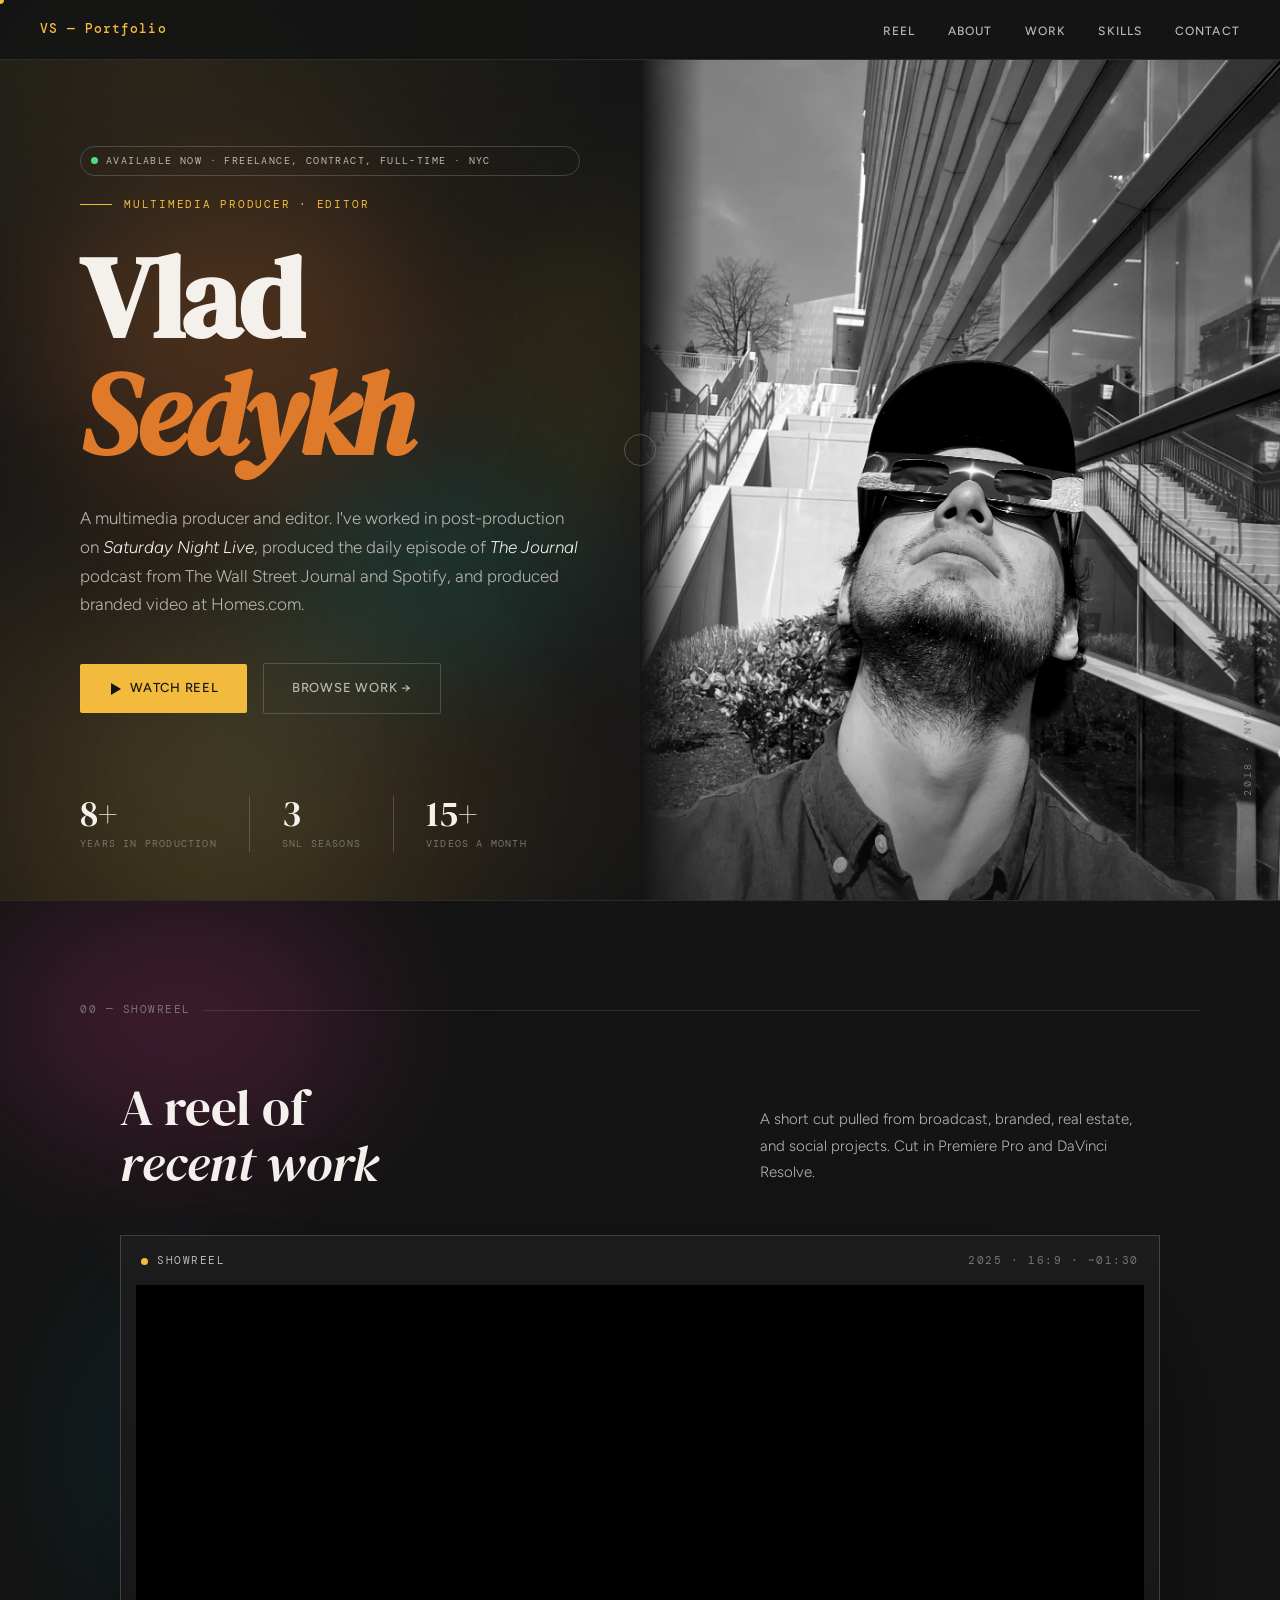
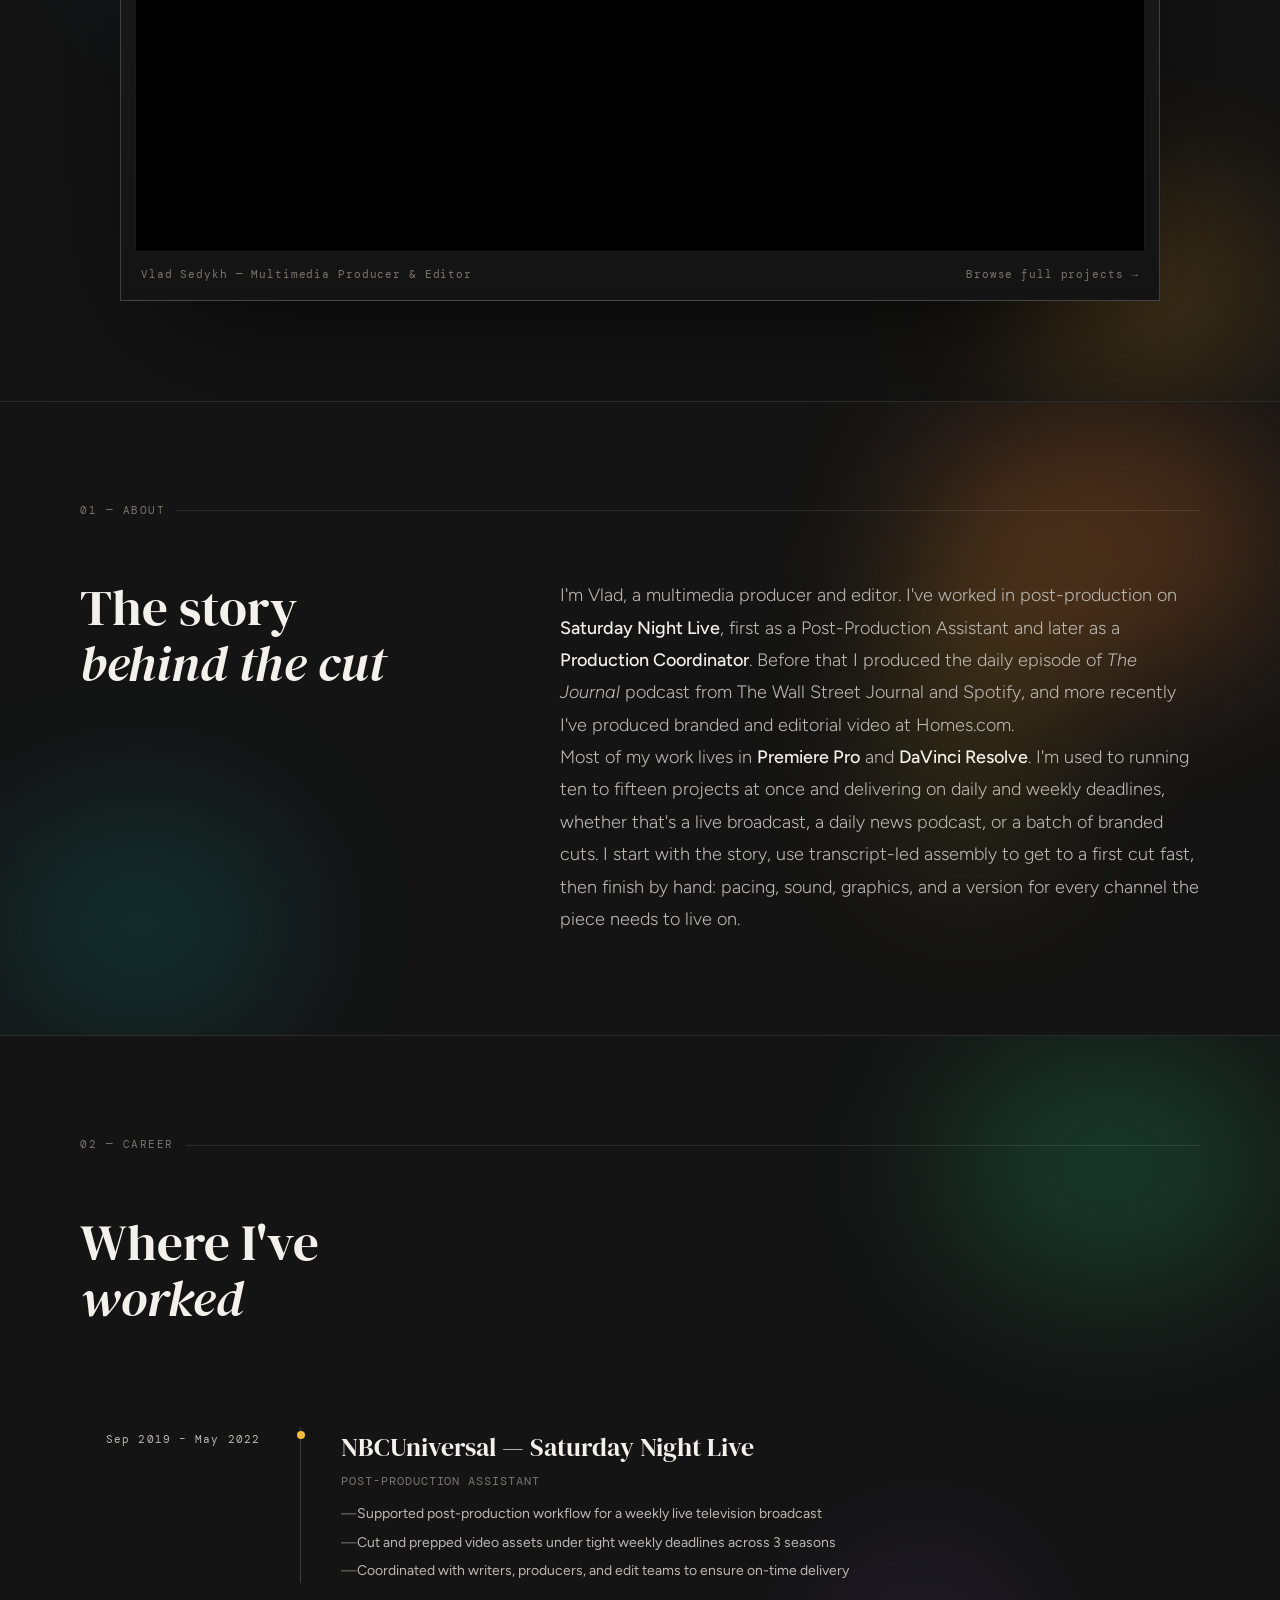
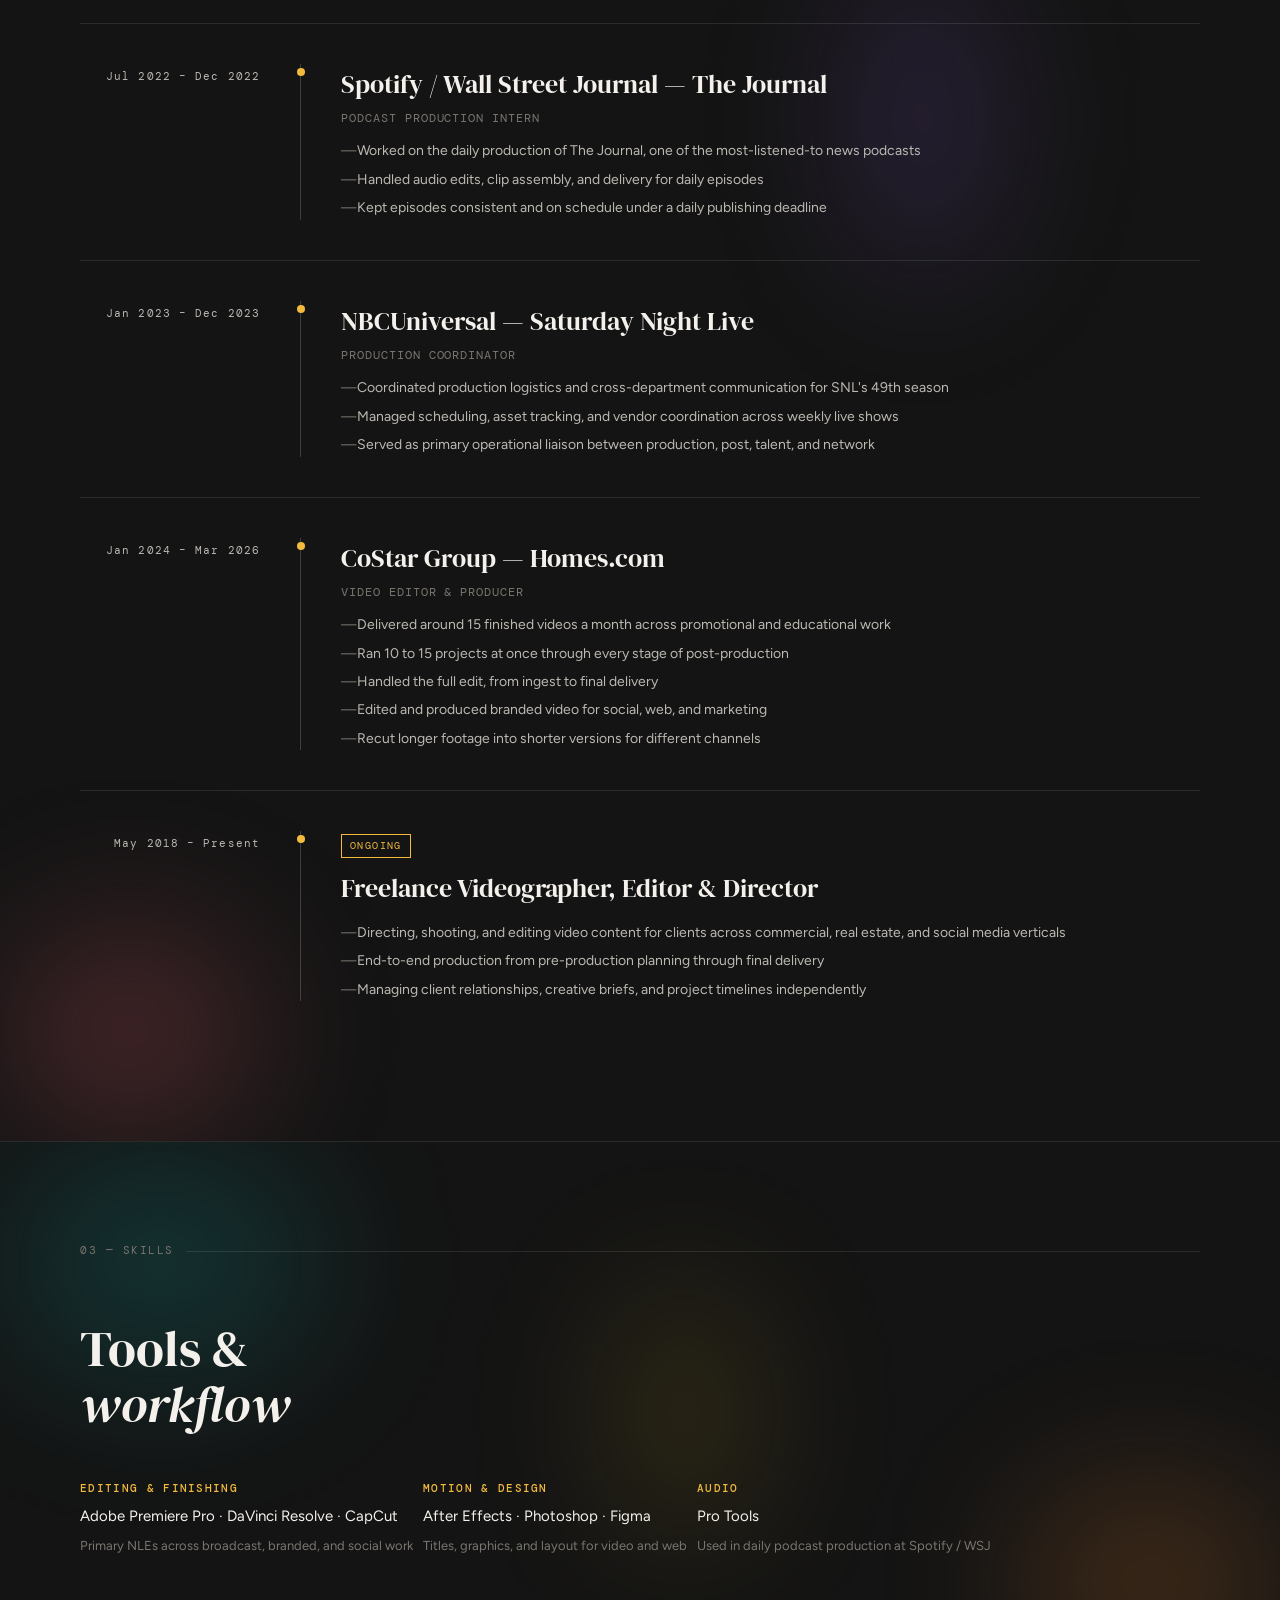
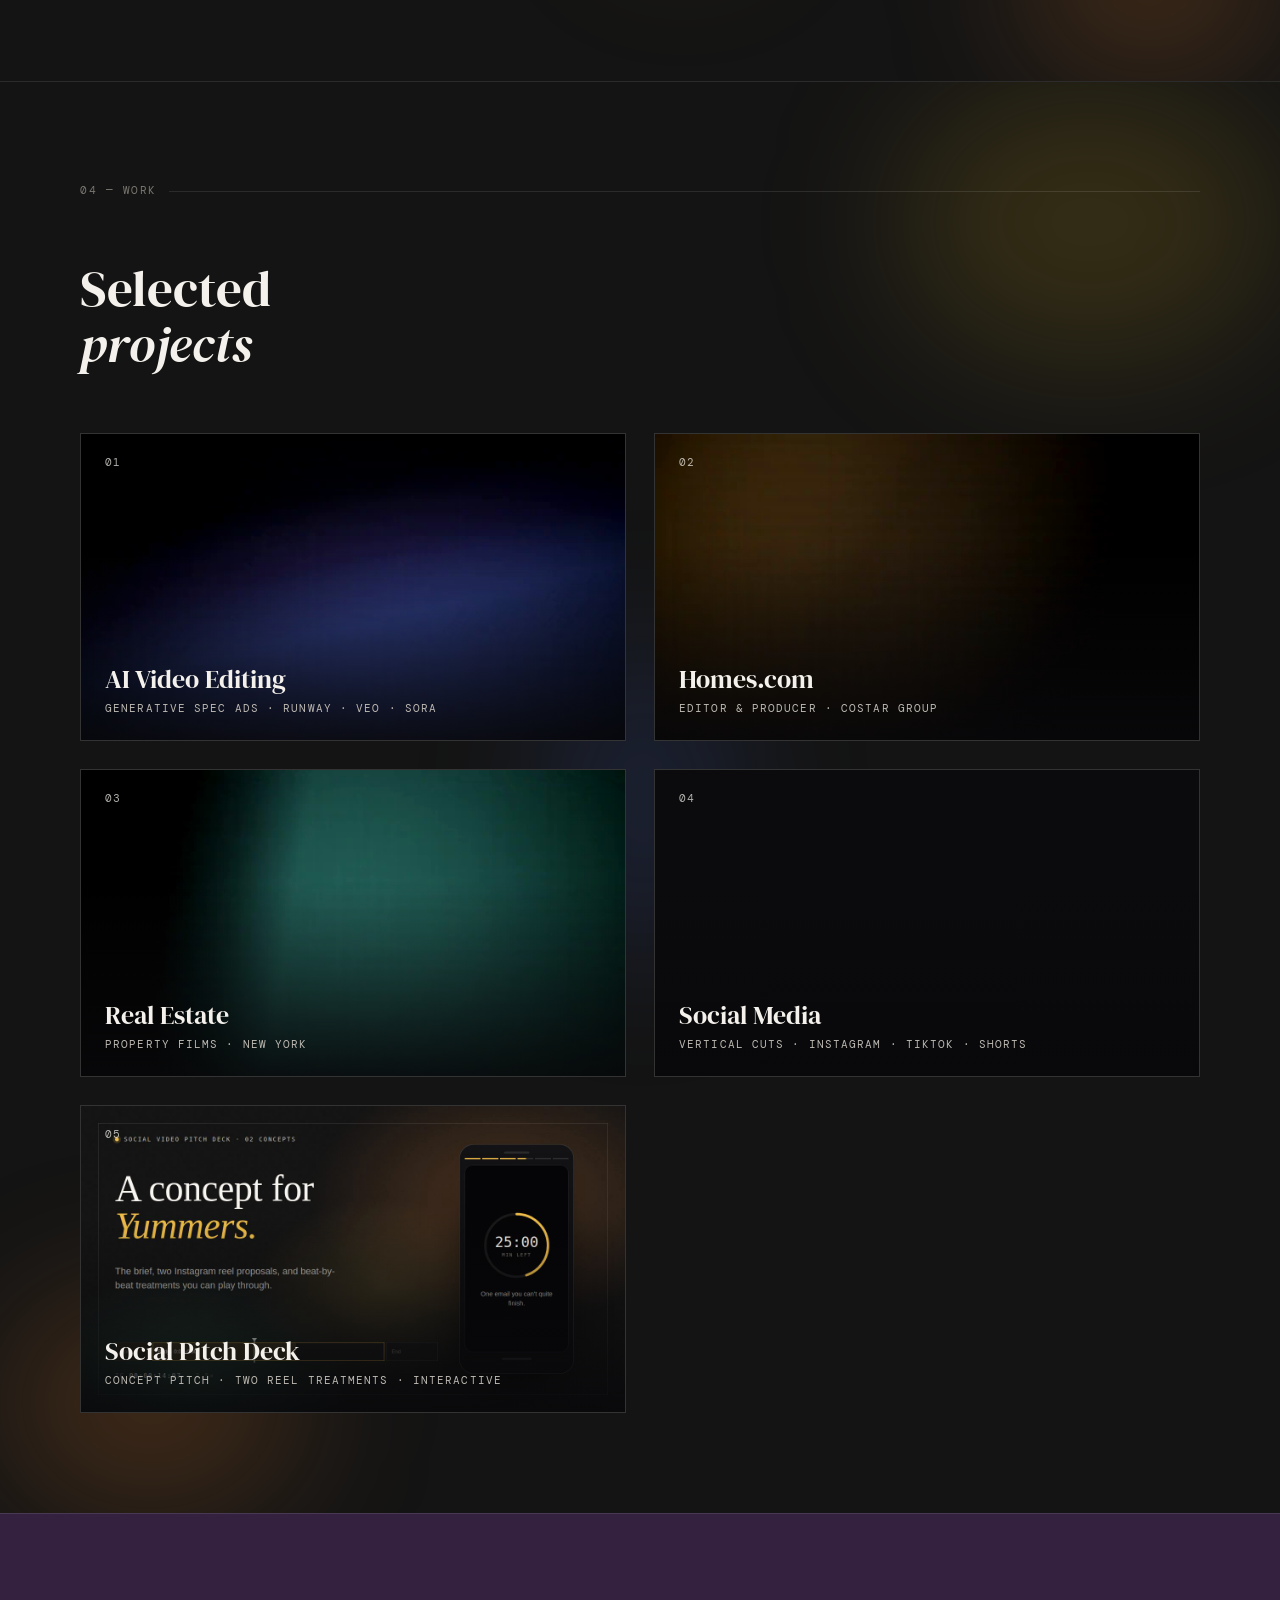
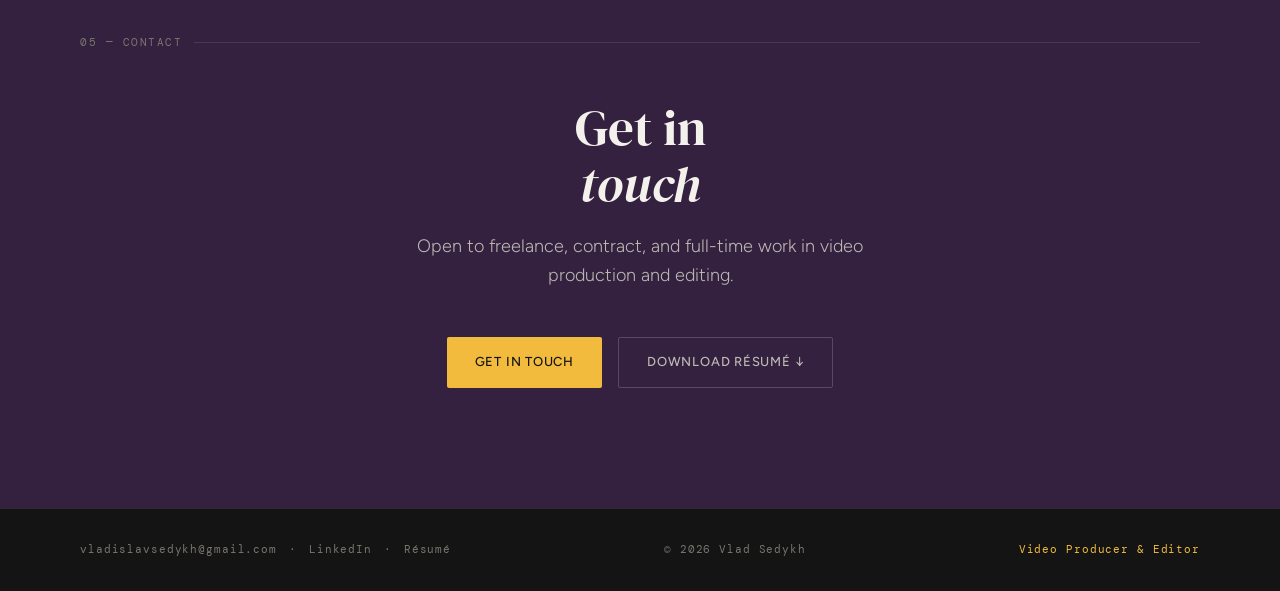
==== commit c5635d75: "Remove the SNL photo from the timeline Drops the studio photo from the Saturday Night Live entry, th" ====
--- a/index.html
+++ b/index.html
@@ -184,10 +184,6 @@
           <li>Cut and prepped video assets under tight weekly deadlines across 3 seasons</li>
           <li>Coordinated with writers, producers, and edit teams to ensure on-time delivery</li>
         </ul>
-        <picture>
-          <source srcset="assets/img/snl-studio.webp" type="image/webp">
-          <img src="assets/img/snl-studio.jpg" width="960" height="1280" loading="lazy" decoding="async" alt="Saturday Night Live studio floor during a live broadcast, overhead lighting rig above camera and audio crew" class="timeline-img">
-        </picture>
       </div>
     </div>
 
--- a/styles.css
+++ b/styles.css
@@ -387,18 +387,6 @@
   font-size: 15px;
   color: var(--text2);
   line-height: 1.7;
-}
-
-/* TIMELINE IMAGE */
-.timeline-img {
-  margin-top: 16px;
-  width: 100%;
-  max-width: 480px;
-  aspect-ratio: 16/9;
-  object-fit: cover;
-  object-position: center;
-  display: block;
-  border: 0.5px solid var(--border);
 }
 
 /* TIMELINE BULLETS */
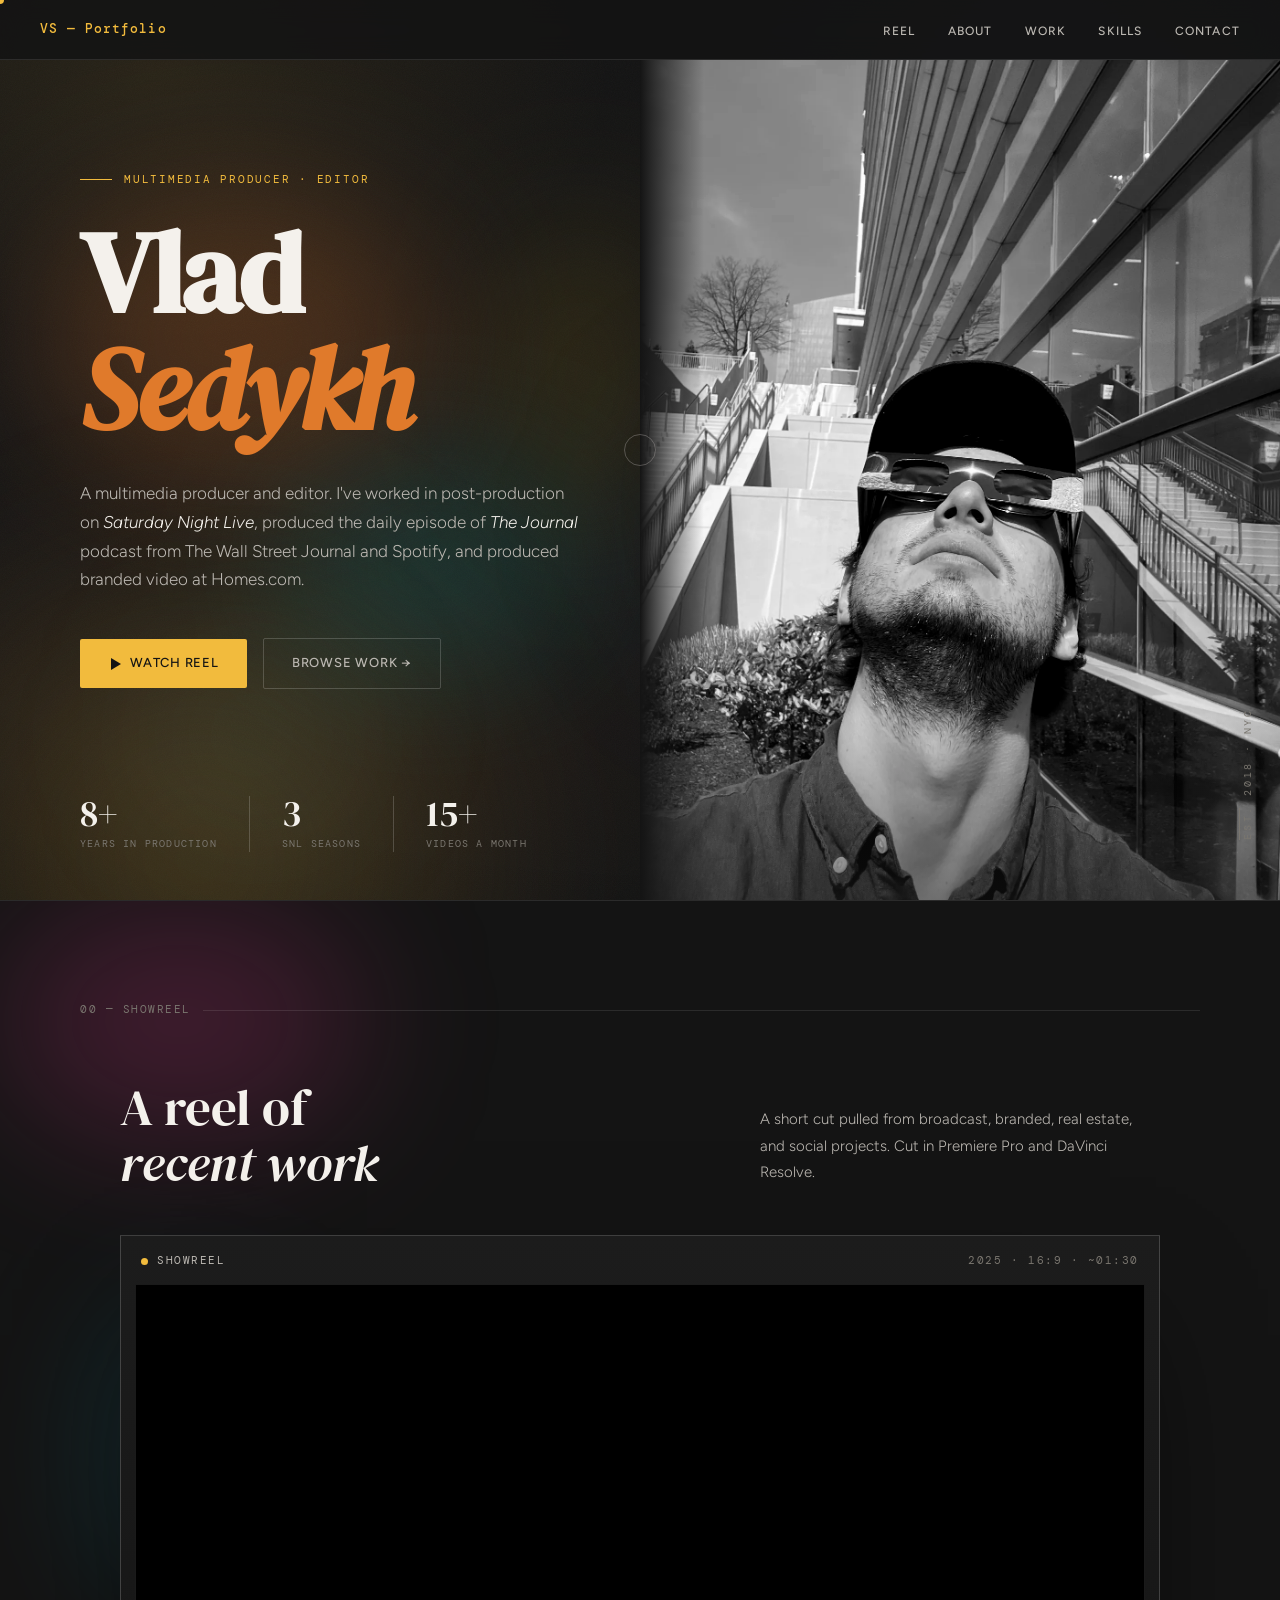
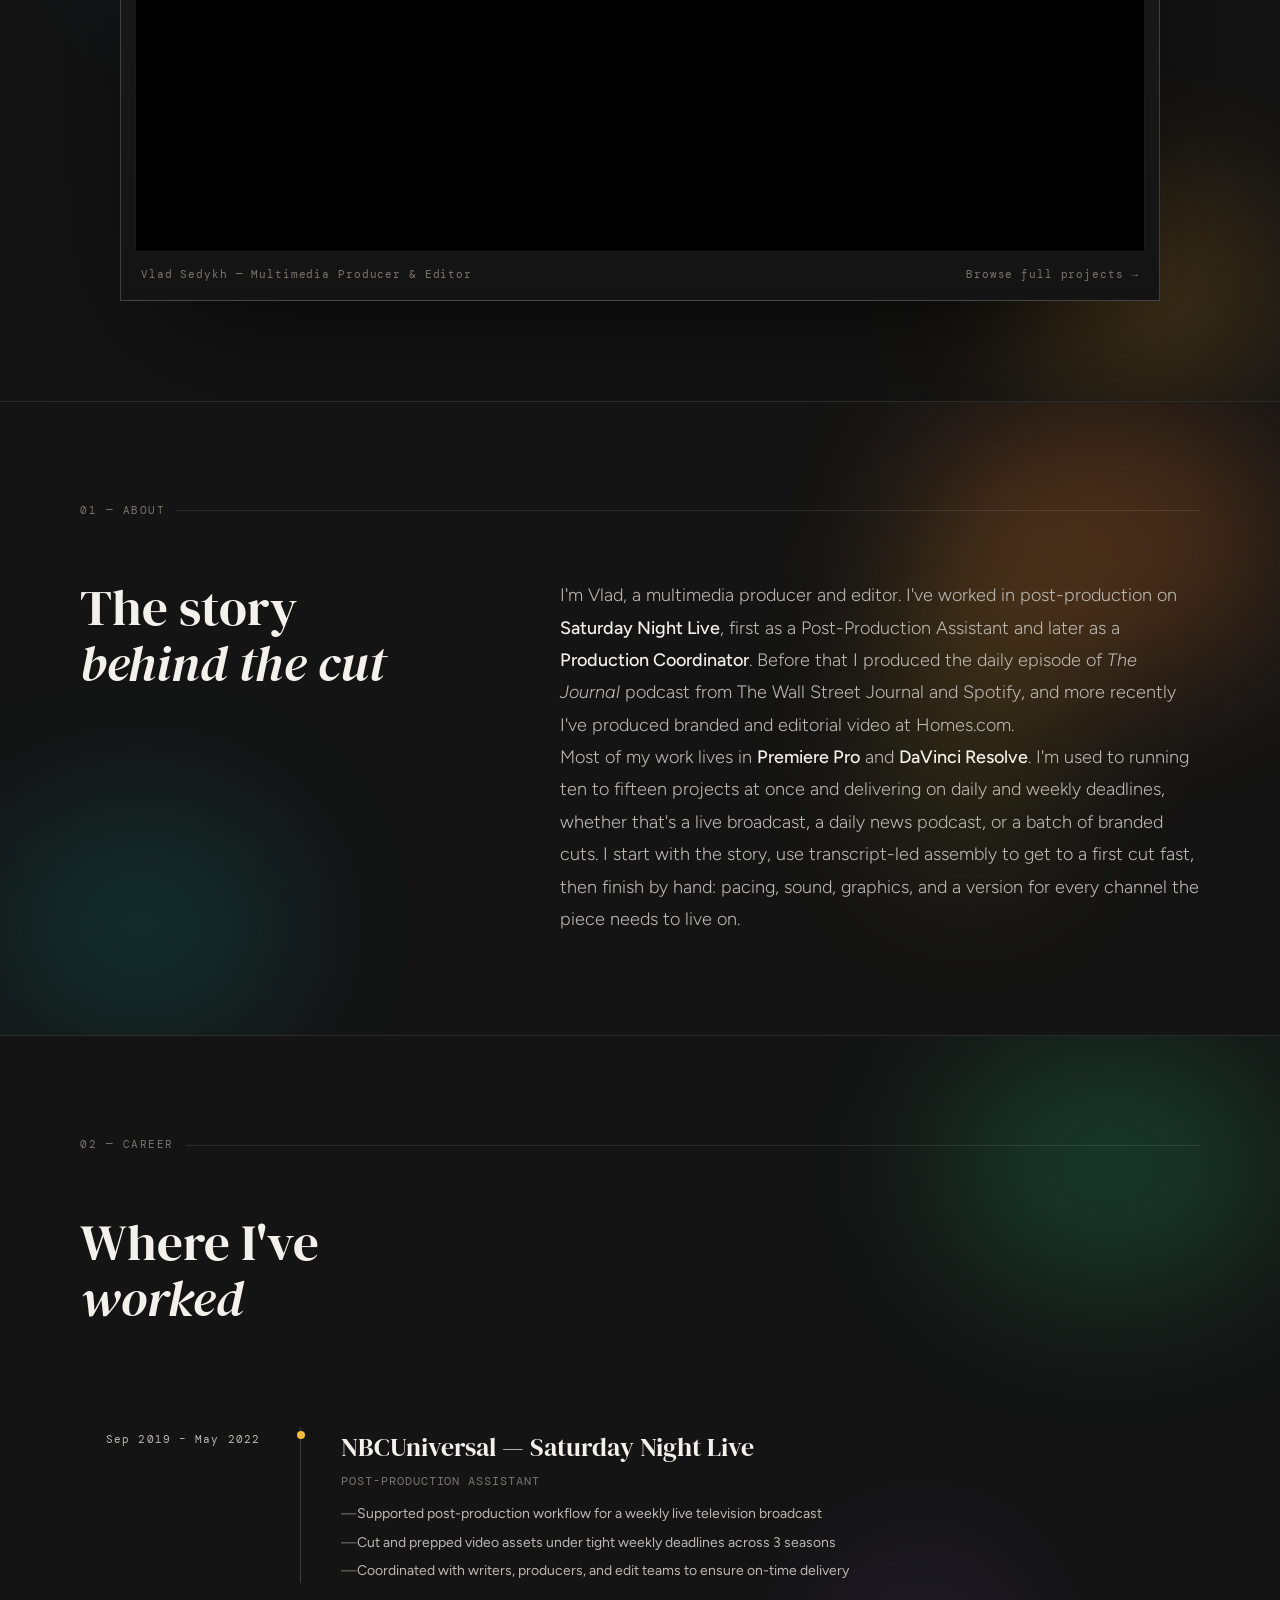
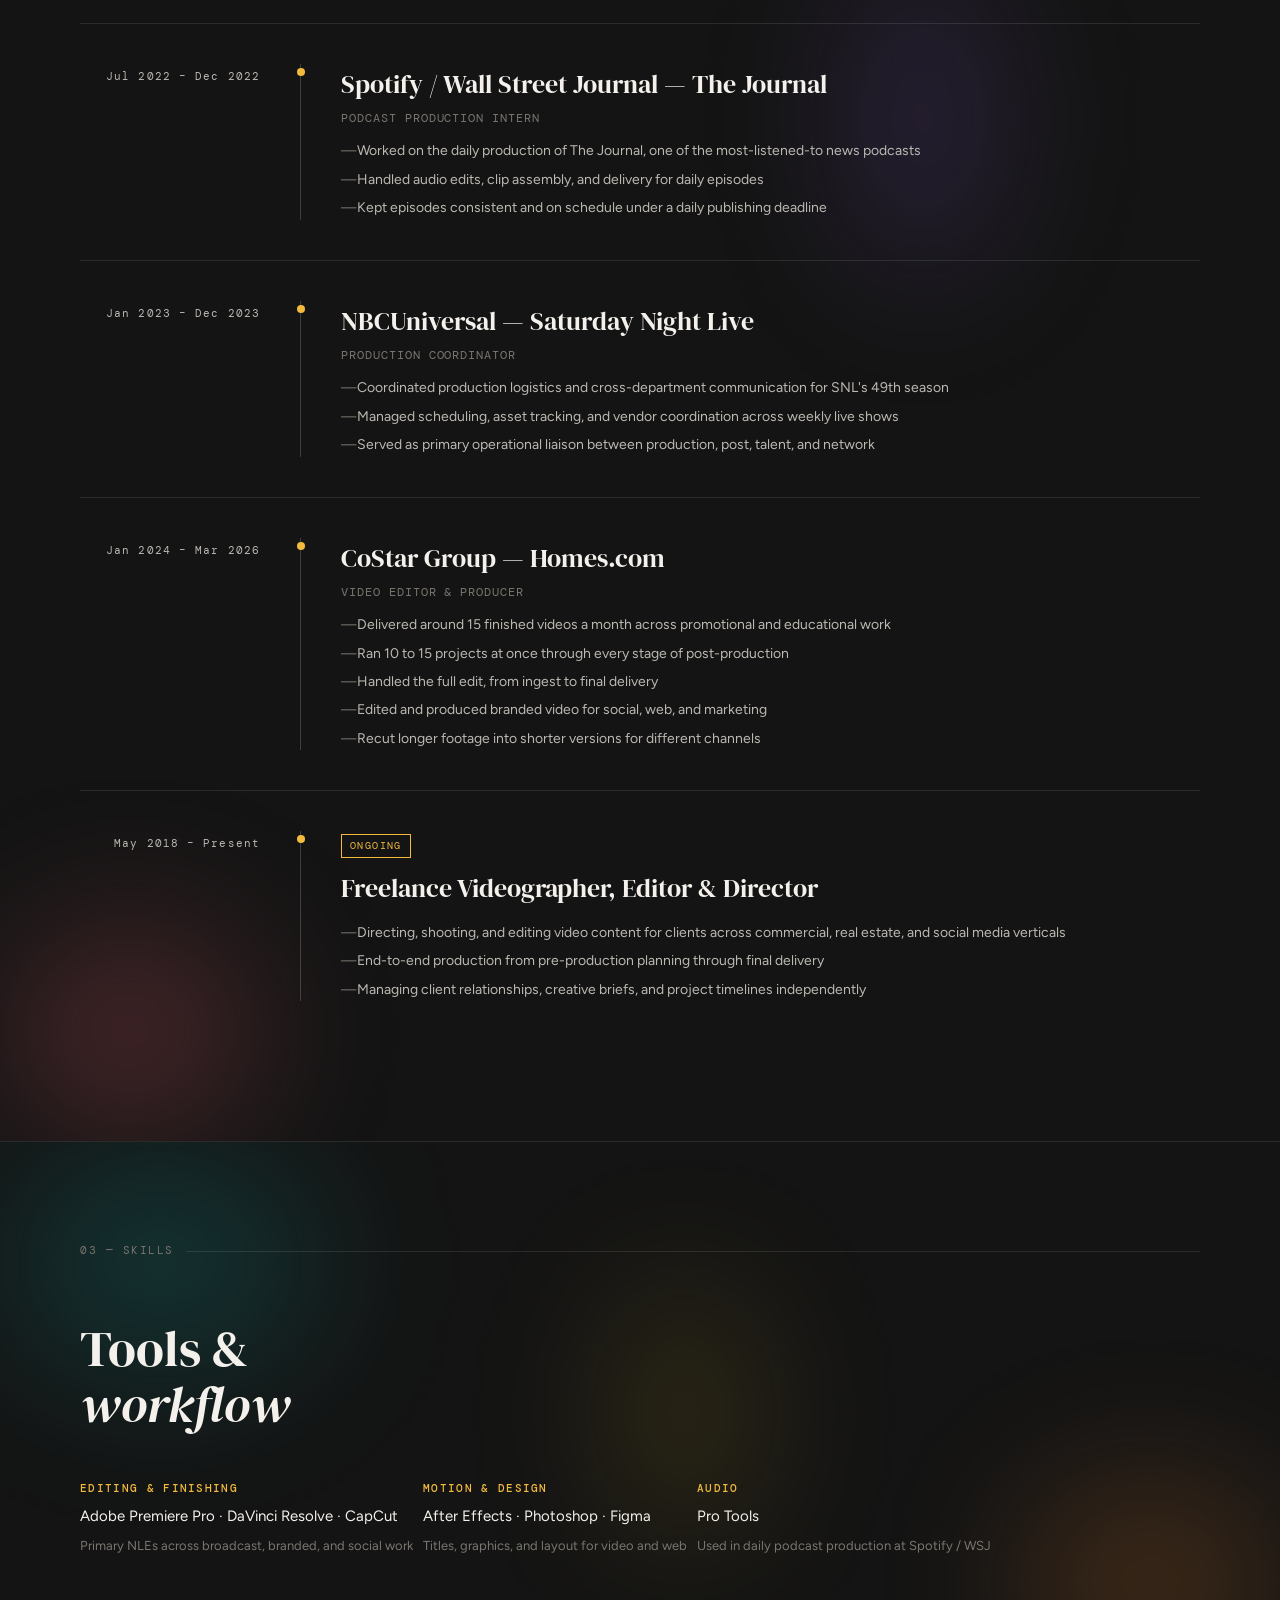
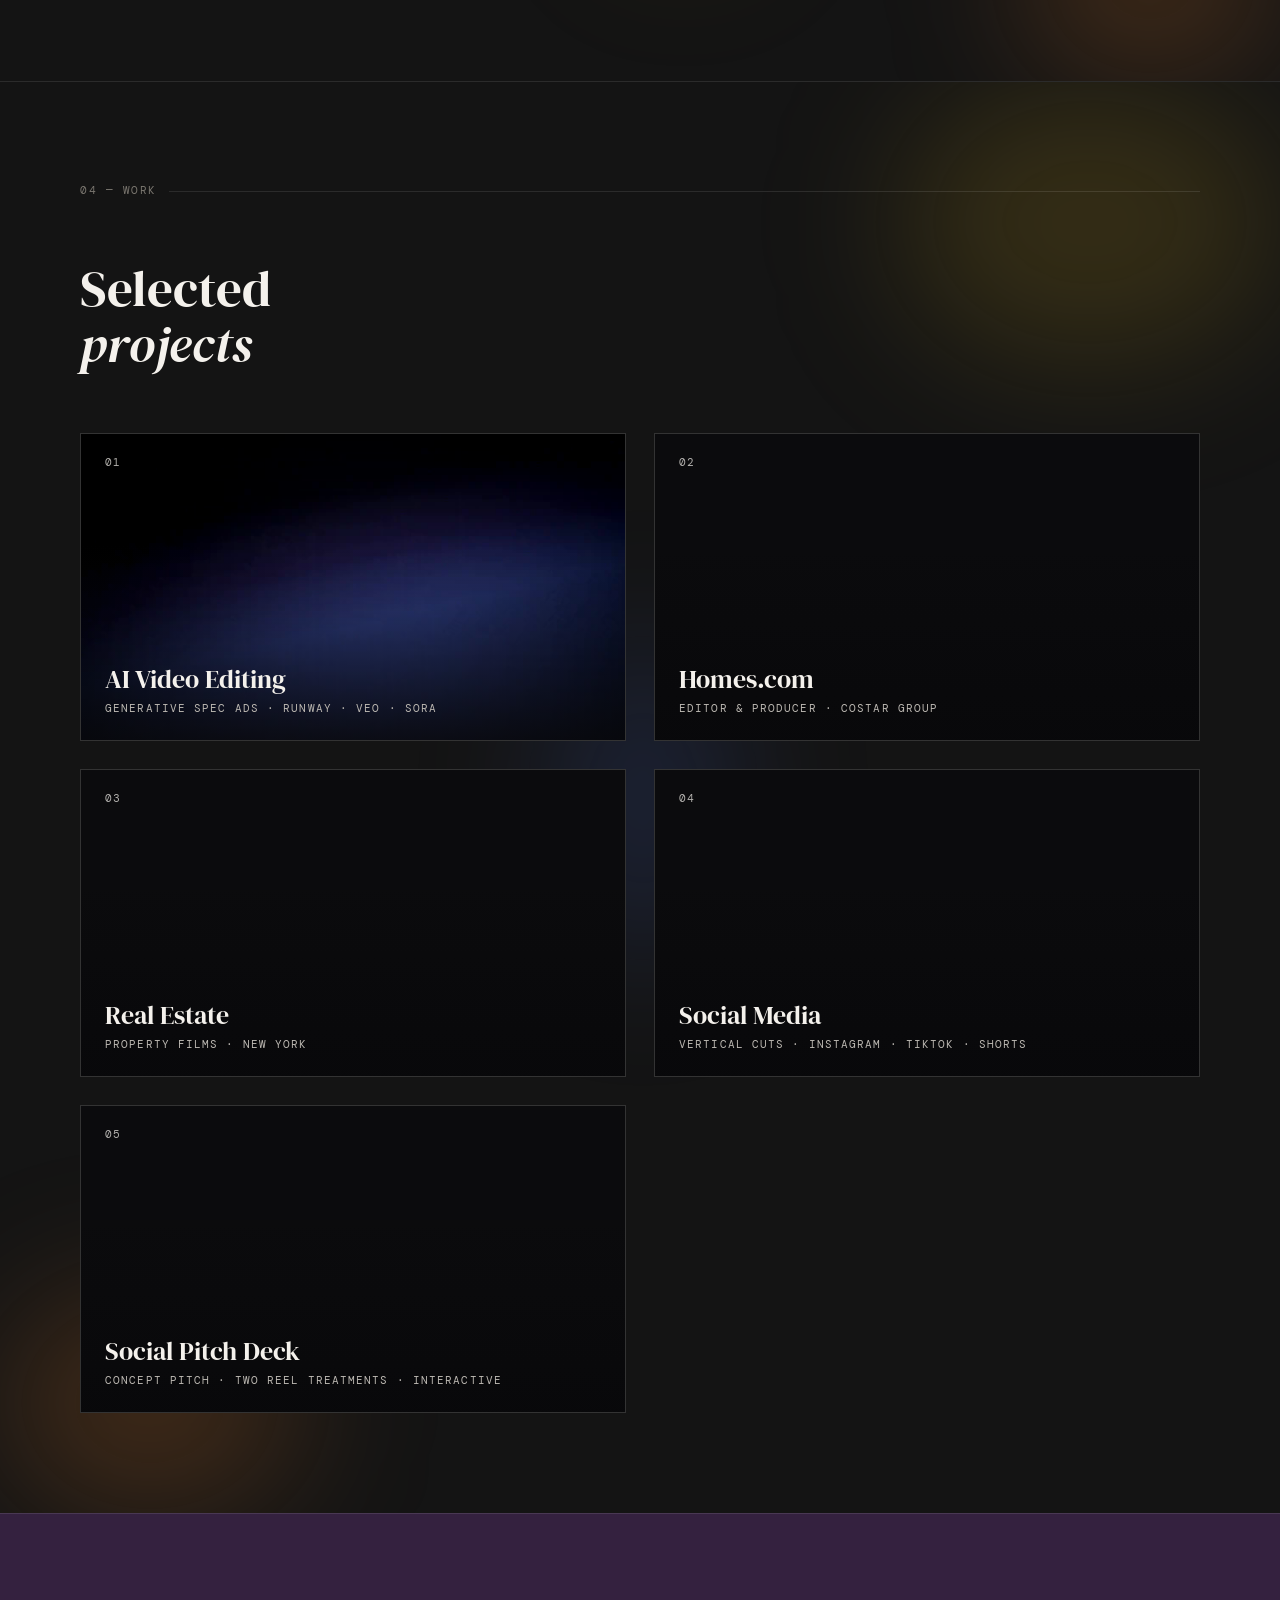
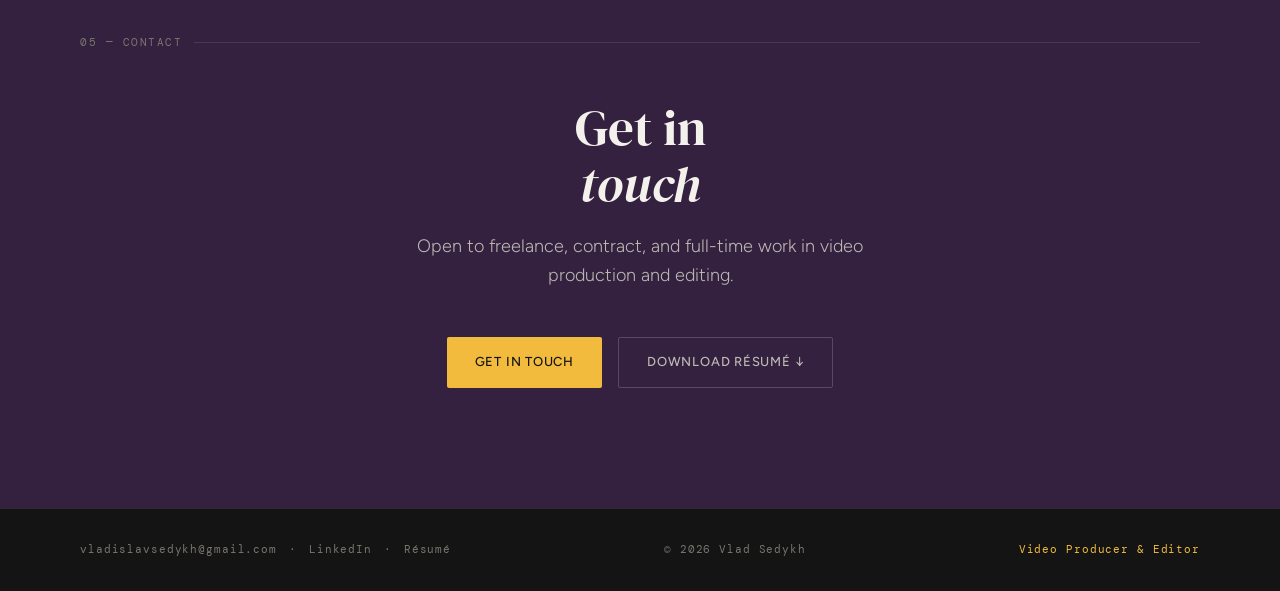
==== commit 9e3817bb: "Drop the hero availability pill; add themed hover glyphs to the work cards Removes the "Available no" ====
--- a/index.html
+++ b/index.html
@@ -73,7 +73,6 @@
   <div class="hero-grain"></div>
   <div class="hero-vertical-label" aria-hidden="true">EST. 2018 · NYC</div>
   <div class="hero-left">
-    <span class="hero-status"><span class="hero-status-dot" aria-hidden="true"></span>Available now · Freelance, contract, full-time · NYC</span>
     <div class="hero-eyebrow">
       <div class="eyebrow-line"></div>
       <span class="eyebrow-text">Multimedia Producer · Editor</span>
@@ -287,6 +286,12 @@
         <img class="work-card-poster" src="assets/work/ai-video-editing/poster.jpg" alt="" width="1280" height="720" loading="lazy" decoding="async">
         <video class="work-card-loop" data-src="assets/work/ai-video-editing/loop.mp4" muted loop playsinline preload="none" aria-hidden="true" tabindex="-1"></video>
         <div class="work-card-scrim" aria-hidden="true"></div>
+        <svg class="work-card-glyph" viewBox="0 0 96 96" aria-hidden="true" focusable="false">
+          <rect x="14" y="22" width="68" height="52" rx="4" fill="none" stroke="currentColor" stroke-width="1.6" stroke-linecap="round" stroke-linejoin="round" pathLength="1"/>
+          <path d="M14 34h6M14 46h6M14 58h6M76 34h6M76 46h6M76 58h6" fill="none" stroke="currentColor" stroke-width="1.6" stroke-linecap="round" stroke-linejoin="round" pathLength="1"/>
+          <path d="M48 32c1.4 8.6 5.4 12.6 14 14-8.6 1.4-12.6 5.4-14 14-1.4-8.6-5.4-12.6-14-14 8.6-1.4 12.6-5.4 14-14z" fill="none" stroke="currentColor" stroke-width="1.6" stroke-linecap="round" stroke-linejoin="round" pathLength="1"/>
+          <path d="M66 58c.6 3.4 2.2 5 5.6 5.6-3.4.6-5 2.2-5.6 5.6-.6-3.4-2.2-5-5.6-5.6 3.4-.6 5-2.2 5.6-5.6z" fill="none" stroke="currentColor" stroke-width="1.6" stroke-linecap="round" stroke-linejoin="round" pathLength="1"/>
+        </svg>
         <span class="work-card-num" aria-hidden="true">01</span>
         <span class="work-card-view" aria-hidden="true">View project →</span>
         <div class="work-card-overlay">
@@ -300,6 +305,13 @@
         <img class="work-card-poster" src="assets/work/homes-com/poster.jpg" alt="" width="1280" height="720" loading="lazy" decoding="async">
         <video class="work-card-loop" data-src="assets/work/homes-com/loop.mp4" muted loop playsinline preload="none" aria-hidden="true" tabindex="-1"></video>
         <div class="work-card-scrim" aria-hidden="true"></div>
+        <svg class="work-card-glyph" viewBox="0 0 96 96" aria-hidden="true" focusable="false">
+          <path d="M18 48L48 22l30 26" fill="none" stroke="currentColor" stroke-width="1.6" stroke-linecap="round" stroke-linejoin="round" pathLength="1"/>
+          <path d="M26 42v34h44V42" fill="none" stroke="currentColor" stroke-width="1.6" stroke-linecap="round" stroke-linejoin="round" pathLength="1"/>
+          <path d="M42 76V58h12v18" fill="none" stroke="currentColor" stroke-width="1.6" stroke-linecap="round" stroke-linejoin="round" pathLength="1"/>
+          <rect x="30" y="50" width="8" height="8" fill="none" stroke="currentColor" stroke-width="1.6" stroke-linecap="round" stroke-linejoin="round" pathLength="1"/>
+          <path d="M62 26v10" fill="none" stroke="currentColor" stroke-width="1.6" stroke-linecap="round" stroke-linejoin="round" pathLength="1"/>
+        </svg>
         <span class="work-card-num" aria-hidden="true">02</span>
         <span class="work-card-view" aria-hidden="true">View project →</span>
         <div class="work-card-overlay">
@@ -313,6 +325,14 @@
         <img class="work-card-poster" src="assets/work/real-estate/poster.jpg" alt="" width="1280" height="720" loading="lazy" decoding="async">
         <video class="work-card-loop" data-src="assets/work/real-estate/loop.mp4" muted loop playsinline preload="none" aria-hidden="true" tabindex="-1"></video>
         <div class="work-card-scrim" aria-hidden="true"></div>
+        <svg class="work-card-glyph" viewBox="0 0 96 96" aria-hidden="true" focusable="false">
+          <path d="M12 78h72" fill="none" stroke="currentColor" stroke-width="1.6" stroke-linecap="round" stroke-linejoin="round" pathLength="1"/>
+          <path d="M18 78V50h14v28" fill="none" stroke="currentColor" stroke-width="1.6" stroke-linecap="round" stroke-linejoin="round" pathLength="1"/>
+          <path d="M36 78V38h10V30h6v8h6v40" fill="none" stroke="currentColor" stroke-width="1.6" stroke-linecap="round" stroke-linejoin="round" pathLength="1"/>
+          <path d="M62 78V56h14v22" fill="none" stroke="currentColor" stroke-width="1.6" stroke-linecap="round" stroke-linejoin="round" pathLength="1"/>
+          <path d="M49 30v-8l3-6 3 6v8" fill="none" stroke="currentColor" stroke-width="1.6" stroke-linecap="round" stroke-linejoin="round" pathLength="1"/>
+          <path d="M23 56h4M23 64h4M41 46h4M53 46h4M41 56h4M53 56h4M67 62h4M67 70h4" fill="none" stroke="currentColor" stroke-width="1.6" stroke-linecap="round" stroke-linejoin="round" pathLength="1"/>
+        </svg>
         <span class="work-card-num" aria-hidden="true">03</span>
         <span class="work-card-view" aria-hidden="true">View project →</span>
         <div class="work-card-overlay">
@@ -326,6 +346,12 @@
         <img class="work-card-poster" src="assets/work/social-media/poster.jpg" alt="" width="1280" height="720" loading="lazy" decoding="async">
         <video class="work-card-loop" data-src="assets/work/social-media/loop.mp4" muted loop playsinline preload="none" aria-hidden="true" tabindex="-1"></video>
         <div class="work-card-scrim" aria-hidden="true"></div>
+        <svg class="work-card-glyph" viewBox="0 0 96 96" aria-hidden="true" focusable="false">
+          <rect x="30" y="14" width="36" height="68" rx="7" fill="none" stroke="currentColor" stroke-width="1.6" stroke-linecap="round" stroke-linejoin="round" pathLength="1"/>
+          <path d="M43 20h10" fill="none" stroke="currentColor" stroke-width="1.6" stroke-linecap="round" stroke-linejoin="round" pathLength="1"/>
+          <path d="M43 40l14 8-14 8z" fill="none" stroke="currentColor" stroke-width="1.6" stroke-linecap="round" stroke-linejoin="round" pathLength="1"/>
+          <path d="M70 34c3-2 6 0 6 3 0 3-6 7-6 7s-6-4-6-7c0-3 3-5 6-3z" fill="none" stroke="currentColor" stroke-width="1.6" stroke-linecap="round" stroke-linejoin="round" pathLength="1"/>
+        </svg>
         <span class="work-card-num" aria-hidden="true">04</span>
         <span class="work-card-view" aria-hidden="true">View project →</span>
         <div class="work-card-overlay">
--- a/styles.css
+++ b/styles.css
@@ -524,6 +524,42 @@
   text-transform: uppercase;
   color: var(--text2);
 }
+
+/* WORK CARD GLYPH — themed line art that draws itself in on hover */
+.work-card { --glyph: var(--accent); }
+.work-card[data-transition="ai-video-editing"] { --glyph: #5aa9ff; }
+.work-card[data-transition="homes-com"]        { --glyph: #f2bb3d; }
+.work-card[data-transition="real-estate"]      { --glyph: #ff9a5c; }
+.work-card[data-transition="social-media"]     { --glyph: #ff6fae; }
+.work-card-glyph {
+  position: absolute;
+  top: 50%; right: 8%;
+  width: 116px; height: 116px;
+  transform: translate(10px, -50%) scale(0.94);
+  color: var(--glyph);
+  opacity: 0;
+  filter: drop-shadow(0 0 12px color-mix(in srgb, var(--glyph) 45%, transparent));
+  pointer-events: none;
+  transition: opacity 0.35s ease, transform 0.6s cubic-bezier(0.22, 1, 0.36, 1);
+}
+.work-card-glyph path,
+.work-card-glyph rect {
+  stroke-dasharray: 1;
+  stroke-dashoffset: 1;
+  transition: stroke-dashoffset 0.9s cubic-bezier(0.65, 0, 0.35, 1);
+}
+.work-card:hover .work-card-glyph,
+.work-card:focus-visible .work-card-glyph,
+.work-card.is-tapped .work-card-glyph {
+  opacity: 1;
+  transform: translate(0, -50%) scale(1);
+}
+.work-card:hover .work-card-glyph path,
+.work-card:hover .work-card-glyph rect,
+.work-card:focus-visible .work-card-glyph path,
+.work-card:focus-visible .work-card-glyph rect,
+.work-card.is-tapped .work-card-glyph path,
+.work-card.is-tapped .work-card-glyph rect { stroke-dashoffset: 0; }
 
 /* CTA */
 .cta-section {
@@ -864,31 +900,6 @@
   color: var(--text3);
 }
 
-/* HERO STATUS — availability pill */
-.hero-status {
-  display: inline-flex; align-items: center; gap: 8px;
-  margin-bottom: 20px;
-  padding: 6px 12px 6px 10px;
-  border: 0.5px solid var(--border2);
-  border-radius: 999px;
-  font-family: 'DM Mono', monospace;
-  font-size: 10px;
-  letter-spacing: 0.14em;
-  text-transform: uppercase;
-  color: var(--text2);
-  animation: fadeUp 0.6s ease both;
-}
-.hero-status-dot {
-  width: 7px; height: 7px;
-  border-radius: 50%;
-  background: #4ade80;
-  box-shadow: 0 0 0 0 rgba(74,222,128,0.5);
-  animation: statusPulse 2.4s ease-in-out infinite;
-}
-@keyframes statusPulse {
-  0%, 100% { box-shadow: 0 0 0 0 rgba(74,222,128,0.5); }
-  60%      { box-shadow: 0 0 0 6px rgba(74,222,128,0); }
-}
 .hero-img-wrap picture { display: block; width: 100%; height: 100%; }
 
 /* TIMELINE ROLE */
@@ -955,7 +966,8 @@
   .work-card-poster, .work-card-loop, .work-card-view { transition: none; }
   .work-card:hover .work-card-poster,
   .work-card:focus-visible .work-card-poster { transform: none; }
-  .hero-status-dot { animation: none; }
+  .work-card-glyph { transition: none; transform: translate(0, -50%); }
+  .work-card-glyph path, .work-card-glyph rect { transition: none; stroke-dashoffset: 0; }
 }
 
 /* RESPONSIVE */
@@ -989,6 +1001,7 @@
   .work-card-overlay { padding: 16px 18px; }
   .work-card-num { top: 14px; left: 18px; }
   .work-card-view { top: 13px; right: 18px; }
+  .work-card-glyph { width: 84px; height: 84px; right: 6%; top: 42%; }
   .cta-section { padding: 80px 24px; }
   footer { padding: 24px; flex-direction: column; gap: 8px; text-align: center; }
 }
